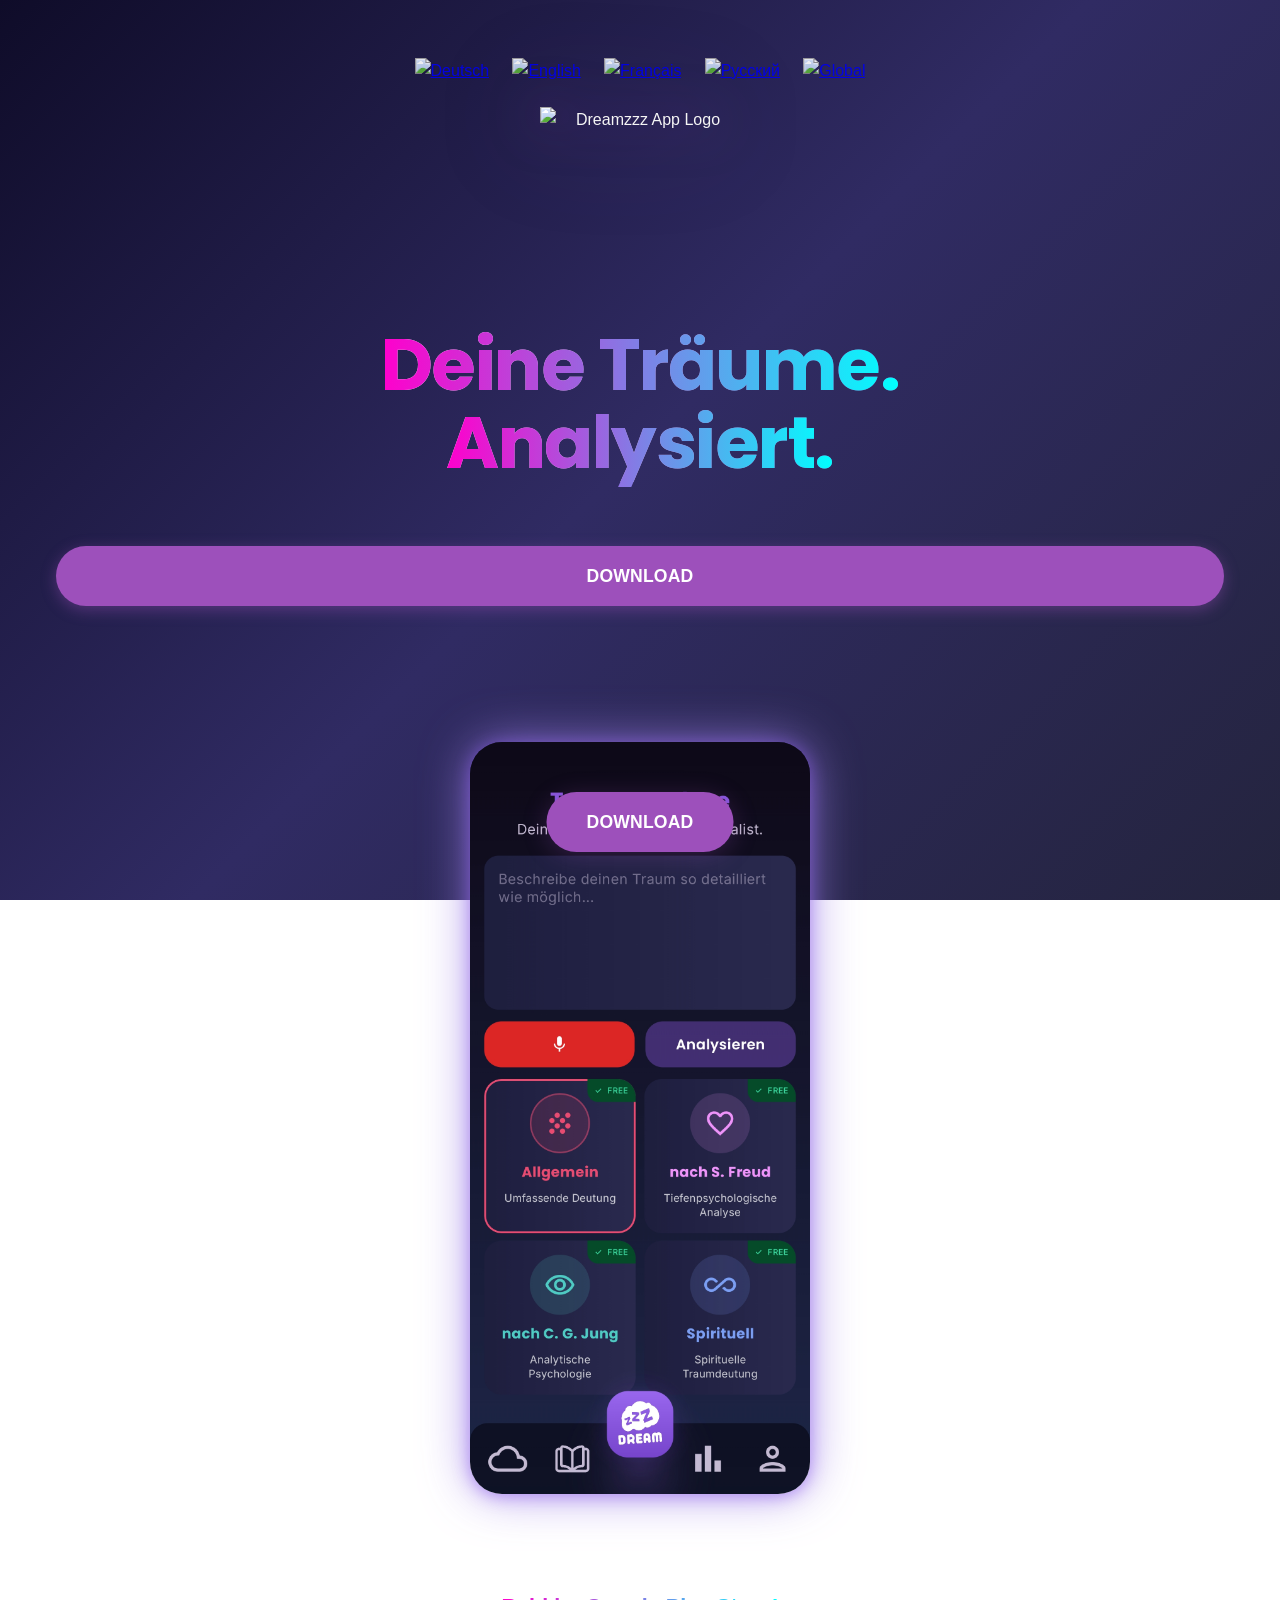
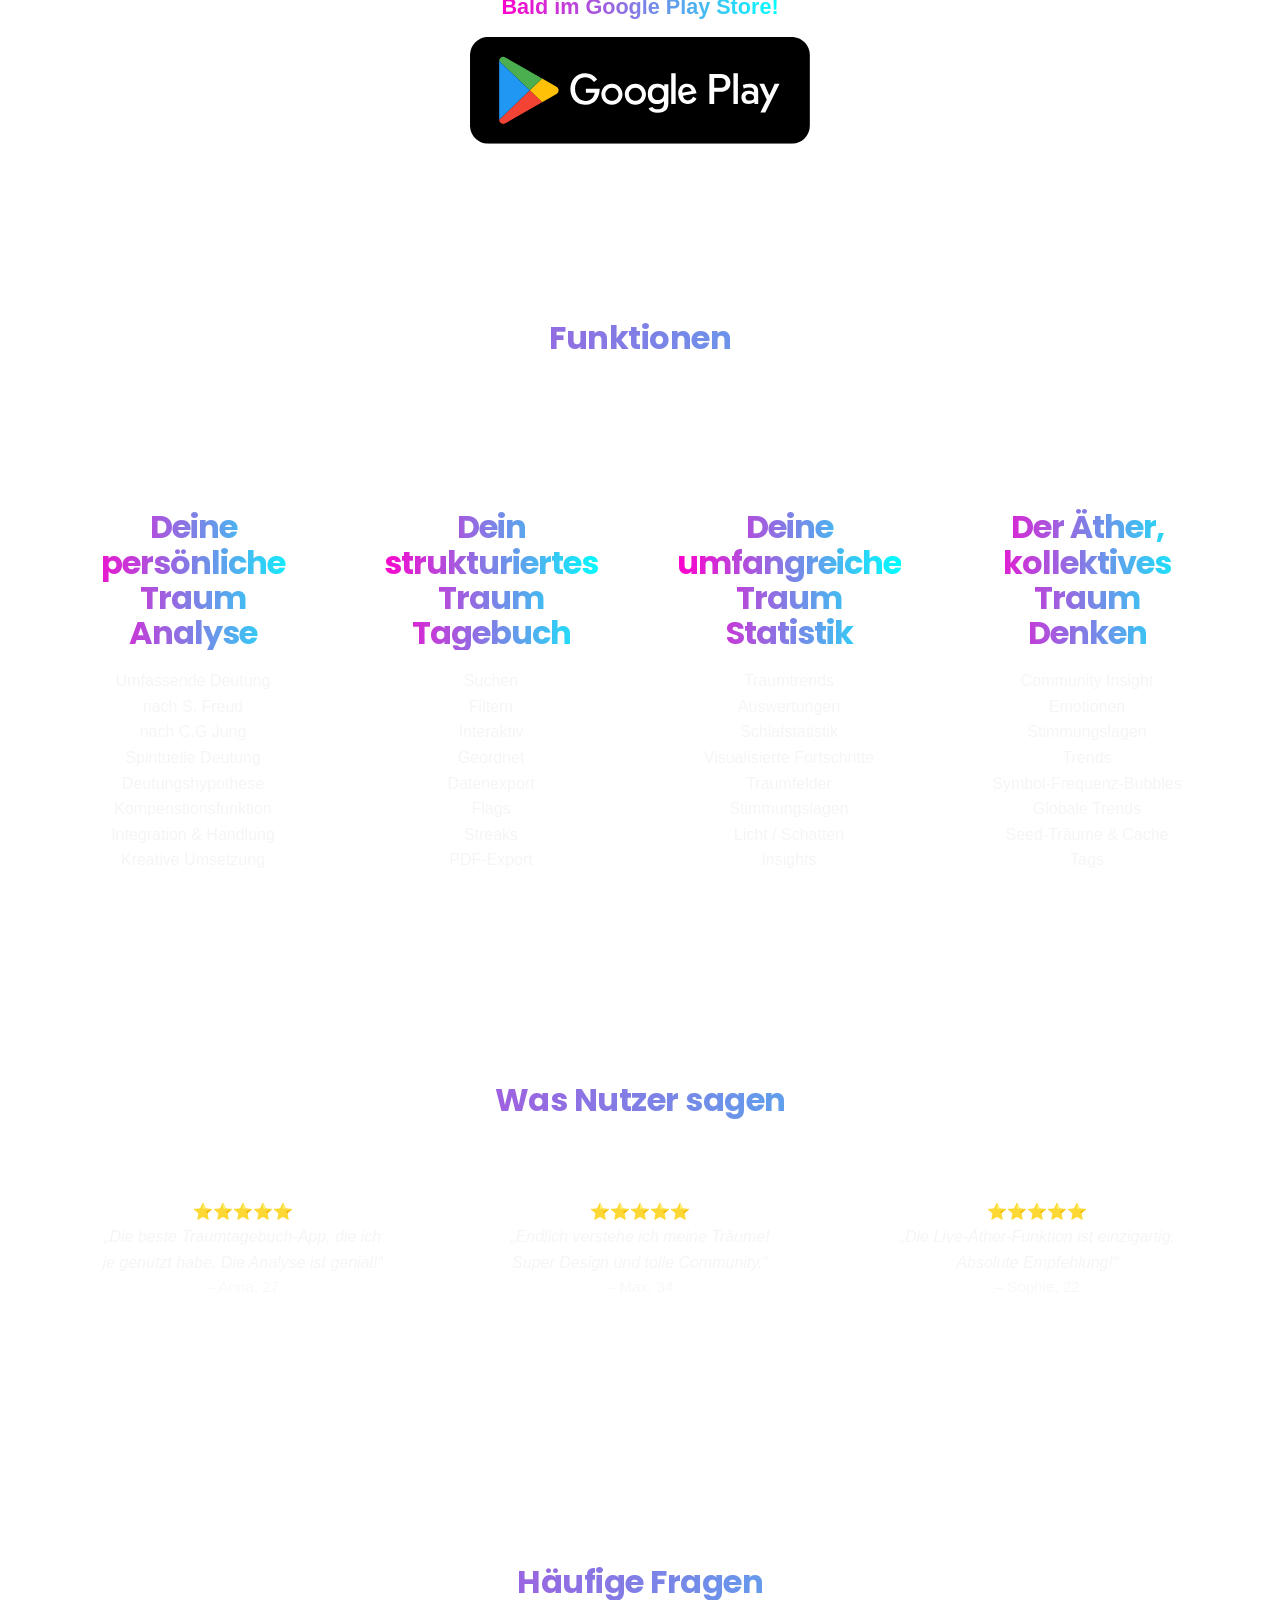
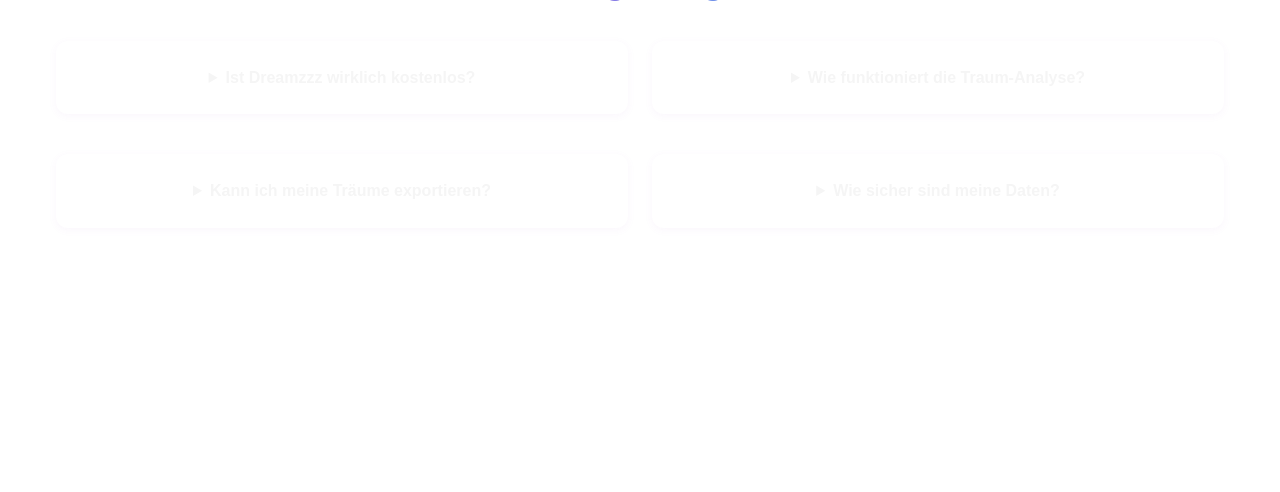
==== index.de.html @ 7da9229d "Fix screenshot aspect ratio to 2.211:1 in all languages and CSS" ====
<!DOCTYPE html>
<html lang="de">
<head>
    <meta charset="UTF-8">
    <meta name="viewport" content="width=device-width, initial-scale=1.0">
    <title>Dreamzzz – Entschlüssele deine Träume</title>
    <meta name="description" content="Das schönste Android-Traumtagebuch der Welt. Jetzt kostenlos downloaden! KI-Analyse, Community, Datenschutz.">
    <meta name="keywords" content="Traumtagebuch, Traumdeutung, Android, App, KI, Analyse, Schlaf, Träume, Community">
    <meta name="author" content="Dreamzzz Team">
    <link rel="stylesheet" href="assets/dreamzzz-landing.css">
    <!-- Open Graph & Twitter Card Meta-Tags -->
    <meta property="og:title" content="Dreamzzz – Entschlüssele deine Träume">
    <meta property="og:description" content="Das schönste Android-Traumtagebuch der Welt. Jetzt kostenlos downloaden!">
    <meta property="og:image" content="assets/og-image.png">
    <meta property="og:type" content="website">
    <meta property="og:url" content="https://dreamzzz.app/">
    <meta name="twitter:card" content="summary_large_image">
    <meta name="twitter:title" content="Dreamzzz – Entschlüssele deine Träume">
    <meta name="twitter:description" content="Das schönste Android-Traumtagebuch der Welt. Jetzt kostenlos downloaden!">
    <meta name="twitter:image" content="assets/og-image.png">
    <link rel="icon" href="assets/favicon.ico">
    <link rel="apple-touch-icon" href="assets/apple-touch-icon.png">
    <link rel="manifest" href="assets/site.webmanifest">
</head>
<body>
    <a href="#main" class="skip-link" style="position:absolute;left:-9999px;top:auto;width:1px;height:1px;overflow:hidden;z-index:1000;background:#fff;color:#000;padding:8px 16px;border-radius:8px;">Zum Inhalt springen</a>
    <header role="banner">
        <div class="grid">
            <div class="lang-bar grid-col-12" aria-label="Sprachauswahl">
                <a href="index.de.html"><img src="assets/german.png" alt="Deutsch" title="Deutsch" loading="lazy"></a>
                <a href="index.html"><img src="assets/united-kingdom.png" alt="English" title="English" loading="lazy"></a>
                <a href="index.fr.html"><img src="assets/france.png" alt="Français" title="Français" loading="lazy"></a>
                <a href="index.ru.html"><img src="assets/russia.png" alt="Русский" title="Русский" loading="lazy"></a>
                <a href="index.es.html"><img src="assets/world.png" alt="Global" title="Global" loading="lazy"></a>
            </div>
            <div class="grid-col-12" style="text-align:center;">
                <img src="assets/dreamzzz-logo.png" alt="Dreamzzz App Logo" class="logo-img" width="200" height="200" loading="lazy">
                <h1><span class="gradient-text">Deine Träume.</span><br><span class="gradient-text">Analysiert.</span></h1>
                <a href="https://dreamzzz.app/download/Dreamzzz_v1.2.3_ProdRelease.apk" class="cta-button" aria-label="App jetzt kostenlos herunterladen" style="text-align:center;">DOWNLOAD</a>
            </div>
            <div class="mockup-container grid-col-12">
                <img src="assets/analysis_de.jpg" alt="Screenshot der Dreamzzz App Analyse (Deutsch)" class="mockup-img" width="340" height="752" loading="lazy">
            </div>
            <div class="grid-col-12" style="text-align:center; margin: 32px 0 24px 0;">
                <div style="font-size:1.35rem;font-weight:600;margin-bottom:12px;">
                    <span class="gradient-text">Bald im Google Play Store!</span>
                </div>
                <img src="assets/google.svg" alt="Google Play Store Logo" style="width:340px;max-width:100%;height:auto;display:inline-block;" loading="lazy">
            </div>
        </div>
    </header>
    <main id="main" role="main">
        <section id="features" aria-labelledby="features-heading">
            <div class="grid">
                <h2 id="features-heading" class="grid-col-12">Funktionen</h2>
                <div class="card grid-col-3">
                    <img src="assets/dreamzzz-logo.png" alt="Dreamzzz Logo" class="card-icon" width="128" height="128" loading="lazy">
                    <h3>Deine persönliche Traum Analyse</h3>
                    <div>Umfassende Deutung</div>
                    <div>nach S. Freud</div>
                    <div>nach C.G Jung</div>
                    <div>Spirituelle Deutung</div>
                    <div>Deutungshypothese</div>
                    <div>Kompenstionsfunktion</div>
                    <div>Integration & Handlung</div>
                    <div>Kreative Umsetzung</div>
                </div>
                <div class="card grid-col-3">
                    <img src="assets/book.png" alt="Buch Icon" class="card-icon" width="128" height="128" loading="lazy">
                    <h3>Dein strukturiertes Traum Tagebuch</h3>
                    <div>Suchen</div>
                    <div>Filtern</div>
                    <div>Interaktiv</div>
                    <div>Geordnet</div>
                    <div>Datenexport</div>
                    <div>Flags</div>
                    <div>Streaks</div>
                    <div>PDF-Export</div>
                </div>
                <div class="card grid-col-3">
                    <svg width="128" height="128" viewBox="0 0 64 64" fill="none" class="card-icon" aria-hidden="true">
                        <rect x="16" y="36" width="6" height="12" rx="2" fill="#9d50bb"/>
                        <rect x="28" y="28" width="6" height="20" rx="2" fill="#9d50bb"/>
                        <rect x="40" y="20" width="6" height="28" rx="2" fill="#9d50bb"/>
                    </svg>
                    <h3>Deine umfangreiche Traum Statistik</h3>
                    <div>Traumtrends</div>
                    <div>Auswertungen</div>
                    <div>Schlafstatistik</div>
                    <div>Visualisierte Fortschritte</div>
                    <div>Traumfelder</div>
                    <div>Stimmungslagen</div>
                    <div>Licht / Schatten</div>
                    <div>Insights</div>
                </div>
                <div class="card grid-col-3">
                    <img src="assets/cloud.png" alt="Cloud Icon" class="card-icon" width="128" height="128" loading="lazy">
                    <h3>Der Äther, kollektives Traum Denken</h3>
                    <div>Community Insight</div>
                    <div>Emotionen</div>
                    <div>Stimmungslagen</div>
                    <div>Trends</div>
                    <div>Symbol-Frequenz-Bubbles</div>
                    <div>Globale Trends</div>
                    <div>Seed-Träume & Cache</div>
                    <div>Tags</div>
                </div>
            </div>
        </section>
        <section id="social-proof" aria-labelledby="social-proof-heading">
            <div class="grid">
                <h2 id="social-proof-heading" class="grid-col-12">Was Nutzer sagen</h2>
                <div class="testimonial-card grid-col-4">
                    <div style="font-weight:bold;" aria-label="5 Sterne Bewertung">⭐️⭐️⭐️⭐️⭐️</div>
                    <p>„Die beste Traumtagebuch-App, die ich je genutzt habe. Die Analyse ist genial!“</p>
                    <div style="font-size:0.95rem;opacity:0.7;">– Anna, 27</div>
                </div>
                <div class="testimonial-card grid-col-4">
                    <div style="font-weight:bold;" aria-label="5 Sterne Bewertung">⭐️⭐️⭐️⭐️⭐️</div>
                    <p>„Endlich verstehe ich meine Träume! Super Design und tolle Community.“</p>
                    <div style="font-size:0.95rem;opacity:0.7;">– Max, 34</div>
                </div>
                <div class="testimonial-card grid-col-4">
                    <div style="font-weight:bold;" aria-label="5 Sterne Bewertung">⭐️⭐️⭐️⭐️⭐️</div>
                    <p>„Die Live-Äther-Funktion ist einzigartig. Absolute Empfehlung!“</p>
                    <div style="font-size:0.95rem;opacity:0.7;">– Sophie, 22</div>
                </div>
                <div class="press-logos grid-col-12" style="margin-top:2rem;text-align:center;">
                    
                </div>
            </div>
        </section>
        <section id="faq" aria-labelledby="faq-heading">
            <div class="grid">
                <h2 id="faq-heading" class="grid-col-12">Häufige Fragen</h2>
                <details class="grid-col-6"><summary>Ist Dreamzzz wirklich kostenlos?</summary><div>Ja, die App ist 100% kostenlos und enthält keine Werbung.</div></details>
                <details class="grid-col-6"><summary>Wie funktioniert die Traum-Analyse?</summary><div>Du schreibst deinen Traum auf, wählst eine Analyse-Variante und erhältst sofort eine KI-gestützte Auswertung.</div></details>
                <details class="grid-col-6"><summary>Kann ich meine Träume exportieren?</summary><div>Ja, du kannst dein Traumtagebuch als PDF exportieren – inklusive Analyse.</div></details>
                <details class="grid-col-6"><summary>Wie sicher sind meine Daten?</summary><div>Deine Daten bleiben auf deinem Gerät. Es gibt keine Cloud-Pflicht.</div></details>
            </div>
        </section>
        
    </main>
    <footer role="contentinfo">
        
    </footer>
    <a href="https://dreamzzz.app/download/Dreamzzz_v1.2.3_ProdRelease.apk" class="sticky-download-btn" aria-label="App herunterladen" style="text-align:center;">DOWNLOAD</a>
</body>
</html>
---- assets/dreamzzz-landing.css ----
/* Dreamzzz Landing Page External Styles */

:root {
    --bg-dark: #0f0c29;
    --gradient: linear-gradient(135deg, #0f0c29, #302b63, #24243e);
    --accent-purple: #9d50bb;
    --accent-pink: #6e48aa;
    --text-light: #f5f5f5;
    --glass: rgba(255, 255, 255, 0.1);
    --space-xxs: 4px;
    --space-xs: 8px;
    --space-s: 16px;
    --space-m: 24px;
    --space-l: 40px;
    --space-xl: 64px;
    --container-max: 1200px;
}

@font-face {
    font-family: 'Poppins';
    src: url('poppins_bold.ttf') format('truetype');
    font-weight: 700;
    font-style: normal;
    font-display: swap;
}

* {
    margin: 0;
    padding: 0;
    box-sizing: border-box;
}

body {
    font-family: 'Inter', sans-serif;
    background: var(--gradient);
    background-attachment: fixed;
    color: var(--text-light);
    line-height: 1.6;
    overflow-x: hidden;
}

.container {
    width: 100%;
    max-width: var(--container-max);
    margin: 0 auto;
    padding: 0 8px;
    display: flex;
    flex-wrap: wrap;
    gap: 16px;
    box-sizing: border-box;
}

@media (min-width: 700px) {
    .container {
        padding: 0 24px;
        gap: 24px;
    }
}

nav {
    grid-column: span 12;
    padding: 20px 0;
    display: flex;
    justify-content: space-between;
    align-items: center;
}

.logo {
    font-size: 1.5rem;
    font-weight: 700;
    letter-spacing: 2px;
    text-transform: uppercase;
}

header {
    grid-column: span 12;
    padding: 100px 0;
    text-align: center;
    display: flex;
    flex-direction: column;
    align-items: center;
}

h1, h2, h3 {
    font-family: 'Poppins', 'Inter', Arial, sans-serif;
    font-weight: 700;
    letter-spacing: -0.5px;
    text-align: center;
    background: linear-gradient(90deg,#ff00cc,#00ffff);
    -webkit-background-clip: text;
    -webkit-text-fill-color: transparent;
}
h1 {
    font-size: 72px;
    line-height: 1.08;
    margin-bottom: 64px;
    background: linear-gradient(90deg, #fff 30%, #9d50bb 70%);
    -webkit-background-clip: text;
    -webkit-text-fill-color: transparent;
    font-weight: 900;
    letter-spacing: -1.5px;
}

@media (max-width: 900px) {
    h1 { font-size: 64px; margin-bottom: 64px; }
}

@media (max-width: 600px) {
    h1 { font-size: 64px; margin-bottom: 64px; }
}

.hero-p {
    font-size: 1.2rem;
    max-width: 600px;
    margin-bottom: 30px;
    opacity: 0.9;
}

.cta-button {
    background: var(--accent-purple);
    color: white;
    padding: 15px 40px;
    border-radius: 50px;
    text-decoration: none;
    font-weight: bold;
    transition: transform 0.3s ease, box-shadow 0.3s ease;
    box-shadow: 0 4px 15px rgba(157, 80, 187, 0.4);
    text-align: center;
    display: flex;
    justify-content: center;
    align-items: center;
}

.cta-button:hover {
    transform: translateY(-3px);
    box-shadow: 0 6px 20px rgba(157, 80, 187, 0.6);
}

#features {
    grid-column: span 12;
    display: grid;
    grid-template-columns: repeat(auto-fit, minmax(300px, 1fr));
    gap: 30px;
    margin-top: 50px;
}

.card {
    flex: 1 1 320px;
    min-width: 260px;
    max-width: 400px;
    margin: 0 auto 24px auto;
    background: var(--glass);
    backdrop-filter: blur(10px);
    -webkit-backdrop-filter: blur(10px);
    padding: 32px 20px;
    border-radius: 20px;
    border: 1px solid rgba(255,255,255,0.1);
    transition: 0.3s;
    text-align: center;
    box-sizing: border-box;
}

.card:hover {
    border-color: var(--accent-purple);
}

.card h3 {
    font-family: 'Poppins', 'Inter', Arial, sans-serif;
    font-weight: 900;
    font-size: 32px;
    line-height: 1.1;
    text-align: center;
    background: linear-gradient(90deg,#ff00cc,#00ffff);
    -webkit-background-clip: text;
    -webkit-text-fill-color: transparent;
    letter-spacing: -1px;
    margin-bottom: 18px;
}

.mockup-container {
    grid-column: span 12;
    display: flex;
    justify-content: center;
    margin-top: 80px;
    margin-bottom: var(--space-l);
}

.mockup {
    width: 100%;
    max-width: 800px;
    height: 400px;
    background: var(--glass);
    border-radius: 30px;
    display: flex;
    align-items: center;
    justify-content: center;
    border: 1px solid rgba(255, 255, 255, 0.2);
    font-style: italic;
}

footer {
    grid-column: span 12;
    padding: 50px 0;
    text-align: center;
    font-size: 0.9rem;
    opacity: 0.6;
}

.lang-bar {
    width: 100%;
    display: flex;
    justify-content: center;
    align-items: center;
    gap: 1.2rem;
    padding: 1.1rem 0 0.5rem 0;
    background: transparent;
    grid-column: span 12;
}

.lang-bar img {
    width: 32px;
    height: 32px;
    object-fit: contain;
    opacity: 0.92;
    margin: 0 2px;
    filter: none !important;
}

.logo-img {
    display: block;
    margin: -0.5rem auto 1.2rem auto;
    width: 200px;
    max-width: 70vw;
    height: auto;
    filter: drop-shadow(0 0 24px #9d50bb88) drop-shadow(0 0 48px #6e48aa88);
}

.mockup-img {
    width: 100%;
    max-width: 340px;
    aspect-ratio: 340 / 752;
    border-radius: 2.5vw;
    box-shadow: 0 0 48px 0 #A084E8CC, 0 2px 16px #7C3AED88;
    display: block;
    margin: 0 auto;
}

.card-icon {
    width: 128px;
    max-width: 180px;
    display: block;
    margin: 0 auto;
    filter: drop-shadow(0 0 16px #9d50bb88);
    margin-bottom: 1.1rem;
}

.card ul {
    text-align: left;
    display: inline-block;
}

.gradient-text {
    background: linear-gradient(90deg,#ff00cc,#00ffff);
    -webkit-background-clip: text;
    -webkit-text-fill-color: transparent;
}

footer a {
    color: #ff00cc;
}
footer a.download-link {
    color: #00ffff;
    font-weight: bold;
}

footer .download-link {
    margin-left: 0.5em;
}

/* Sticky Download Button */
.sticky-download-btn {
    position: fixed;
    left: 50%;
    bottom: 24px;
    transform: translateX(-50%);
    z-index: 1000;
    background: var(--accent-purple);
    color: #fff;
    font-size: 1.2rem;
    font-weight: bold;
    padding: 1em 2.5em;
    border-radius: 50px;
    box-shadow: 0 4px 24px rgba(157,80,187,0.25);
    text-decoration: none;
    transition: background 0.2s, box-shadow 0.2s, transform 0.2s;
    text-align: center;
    display: flex;
    justify-content: center;
    align-items: center;
    gap: 0;
}
.sticky-download-btn:hover {
    background: var(--accent-pink);
    box-shadow: 0 8px 32px rgba(157,80,187,0.35);
    transform: translateX(-50%) scale(1.04);
}
@media (min-width: 900px) {
    .sticky-download-btn {
        bottom: 40px;
        font-size: 1.3rem;
        padding: 1.1em 3em;
    }
}
@media (max-width: 600px) {
    .sticky-download-btn {
        width: 90vw;
        max-width: 420px;
        font-size: 1.05rem;
        padding: 1em 0;
    }
}

@media (max-width: 768px) {
    header { padding: 60px 0; }
    .container { gap: 10px; }
    .mockup-container { margin-top: 40px; }
    .card { padding: 20px; }
}

/* Mobile-first Optimierung und Feinschliff */
#features .container,
#social-proof .container {
    flex-wrap: wrap;
    justify-content: center;
    gap: 24px;
}

.testimonials {
    flex-wrap: wrap;
    justify-content: center;
    gap: 16px;
}

.testimonial-card {
    flex: 1 1 240px;
    min-width: 200px;
    max-width: 340px;
    margin: 0 auto 16px auto;
    background: var(--glass);
    border-radius: 1rem;
    padding: 1.5rem;
    box-sizing: border-box;
}

.press-logos img {
    height: 32px !important;
    width: auto;
    margin: 0 0.7rem 0.7rem 0;
    opacity: 0.7;
    filter: grayscale(1) brightness(1.2);
}

.download-count {
    font-size: 1rem;
    margin-top: 1rem;
    opacity: 0.85;
}

#faq details {
    background: var(--glass);
    border-radius: 12px;
    margin-bottom: 1rem;
    padding: 1rem 1.2rem;
    font-size: 1rem;
    box-shadow: 0 2px 8px rgba(157,80,187,0.05);
}
#faq summary {
    font-weight: bold;
    cursor: pointer;
    outline: none;
}

#cta .container {
    flex-direction: column;
    align-items: center;
}
#cta form {
    width: 100%;
    max-width: 340px;
    margin: 0 auto;
}
#cta input[type="email"] {
    width: 100%;
    margin-bottom: 0.5em;
    border: 1px solid #ccc;
    font-size: 1rem;
}
#cta button {
    width: 100%;
}

footer .container {
    flex-direction: column;
    align-items: center;
    gap: 0.7rem;
}

/* Skip-Link sichtbar beim Fokus */
.skip-link:focus {
    position: absolute;
    left: 16px;
    top: 16px;
    width: auto;
    height: auto;
    background: #fff;
    color: #000;
    z-index: 2000;
    font-size: 1.1rem;
    outline: 2px solid var(--accent-purple);
    box-shadow: 0 2px 8px #9d50bb44;
}

/* Fokus-Indikatoren für Buttons und Links */
a:focus, button:focus, .cta-button:focus, .sticky-download-btn:focus {
    outline: 3px solid var(--accent-pink);
    outline-offset: 2px;
    box-shadow: 0 0 0 4px #9d50bb33;
}

/* Bessere Kontraste für Accessibility */
.cta-button, .sticky-download-btn {
    color: #fff;
    background: var(--accent-purple);
    border: none;
}
.cta-button:hover, .sticky-download-btn:hover {
    background: var(--accent-pink);
}

/* Details/summary für FAQ besser sichtbar */
#faq details[open] summary {
    color: var(--accent-purple);
}
#faq summary:focus {
    outline: 2px solid var(--accent-pink);
    background: #fff2;
}

/* Spacing-Variablen */
:root {
    --space-xxs: 4px;
    --space-xs: 8px;
    --space-s: 16px;
    --space-m: 24px;
    --space-l: 40px;
    --space-xl: 64px;
    --container-max: 1200px;
}

/* Responsive 12-Spalten-Grid */
.grid {
    display: grid;
    grid-template-columns: repeat(12, 1fr);
    gap: var(--space-m);
    max-width: var(--container-max);
    margin: 0 auto;
    padding: 0 var(--space-s);
    width: 100%;
    box-sizing: border-box;
}

.grid-col-12 { grid-column: span 12; }
.grid-col-6 { grid-column: span 6; }
.grid-col-4 { grid-column: span 4; }
.grid-col-3 { grid-column: span 3; }
.grid-col-2 { grid-column: span 2; }

@media (max-width: 900px) {
    .grid { grid-template-columns: repeat(6, 1fr); }
    .grid-col-12 { grid-column: span 6; }
    .grid-col-6 { grid-column: span 6; }
    .grid-col-4 { grid-column: span 3; }
    .grid-col-3 { grid-column: span 2; }
    .grid-col-2 { grid-column: span 1; }
}
@media (max-width: 600px) {
    .grid { grid-template-columns: repeat(2, 1fr); gap: var(--space-s); }
    .grid-col-12, .grid-col-6, .grid-col-4, .grid-col-3, .grid-col-2 { grid-column: span 2; }
}

/* Normierte Abstände für Sections */
section, header, footer {
    margin-bottom: var(--space-xl);
    padding-top: var(--space-l);
    padding-bottom: var(--space-l);
}

@media (max-width: 600px) {
    section, header, footer {
        margin-bottom: var(--space-l);
        padding-top: var(--space-m);
        padding-bottom: var(--space-m);
    }
}

/* Cards und Testimonials mit normiertem Spacing */
.card, .testimonial-card {
    margin-bottom: var(--space-m);
    padding: var(--space-l) var(--space-m);
    border-radius: 20px;
    box-sizing: border-box;
}
@media (max-width: 600px) {
    .card, .testimonial-card {
        padding: var(--space-m) var(--space-s);
    }
}

.mockup-container {
    margin-top: var(--space-l);
    margin-bottom: var(--space-l);
}

.key-benefits {
    gap: var(--space-m);
    margin-top: var(--space-m);
    margin-bottom: var(--space-m);
}

footer .container, .footer-links {
    gap: var(--space-xs);
    margin-top: var(--space-s);
}

/* Buttons und Inputs */
.cta-button, .sticky-download-btn, button {
    padding: var(--space-s) var(--space-l);
    font-size: 1.1rem;
    border-radius: 50px;
    margin: var(--space-xs) 0;
}

input[type="email"] {
    padding: var(--space-xs) var(--space-s);
    border-radius: 2em;
    margin-bottom: var(--space-xs);
    font-size: 1rem;
}

/* FAQ Details */
#faq details {
    margin-bottom: var(--space-s);
    padding: var(--space-s) var(--space-m);
}
#faq summary {
    padding: var(--space-xs) 0;
}

/* Einheitliche Icon-Größen und Positionen */
.card-icon,
.key-benefits img,
.key-benefits svg {
    width: 72px !important;
    height: 72px !important;
    max-width: 72px !important;
    max-height: 72px !important;
    display: block;
    margin: 0 auto;
    filter: drop-shadow(0 0 12px #9d50bb55);
}

.press-logos img {
    height: 32px !important;
    width: auto;
    margin: 0 0.7rem 0.7rem 0;
    opacity: 0.7;
    filter: grayscale(1) brightness(1.2);
}

/* Einheitliche SVG-Icon-Farbe */
.card-icon svg rect,
.key-benefits svg rect {
    fill: #fff !important;
}

/* Alle Icons weiß einfärben */
.card-icon,
.key-benefits img,
.key-benefits svg,
.press-logos img {
    filter: brightness(0) invert(1) drop-shadow(0 0 12px #fff8);
}

/* Einheitliche Schriftgrößen und Formatierungen */
html {
    font-size: 16px;
}
h2 {
    font-size: 2rem;
    line-height: 1.15;
    margin-bottom: var(--space-s);
}
h3 {
    font-size: 1.25rem;
    line-height: 1.2;
    margin-bottom: var(--space-xs);
}
p, ul, li, .download-count, .testimonial-card, .card, .footer, form, input, button, label, details, summary {
    text-align: center !important;
}
.hero-p {
    font-size: 1.1rem;
    margin-bottom: var(--space-m);
}
.cta-button, .sticky-download-btn, button {
    font-size: 1.1rem;
    font-weight: 700;
    letter-spacing: 0.01em;
}
.testimonial-card p {
    font-size: 1rem;
    font-style: italic;
}
footer, .footer {
    font-size: 0.98rem;
    opacity: 0.7;
}
@media (max-width: 600px) {
    h2 { font-size: 1.3rem; }
    h3 { font-size: 1.05rem; }
    p, ul, li, .download-count, .testimonial-card, .card, .footer { font-size: 0.97rem; }
}

header .cta-button {
    margin-bottom: 72px !important;
}

@media (max-width: 900px) {
    header .cta-button { margin-bottom: 72px !important; }
}
@media (max-width: 600px) {
    header .cta-button { margin-bottom: 72px !important; }
}
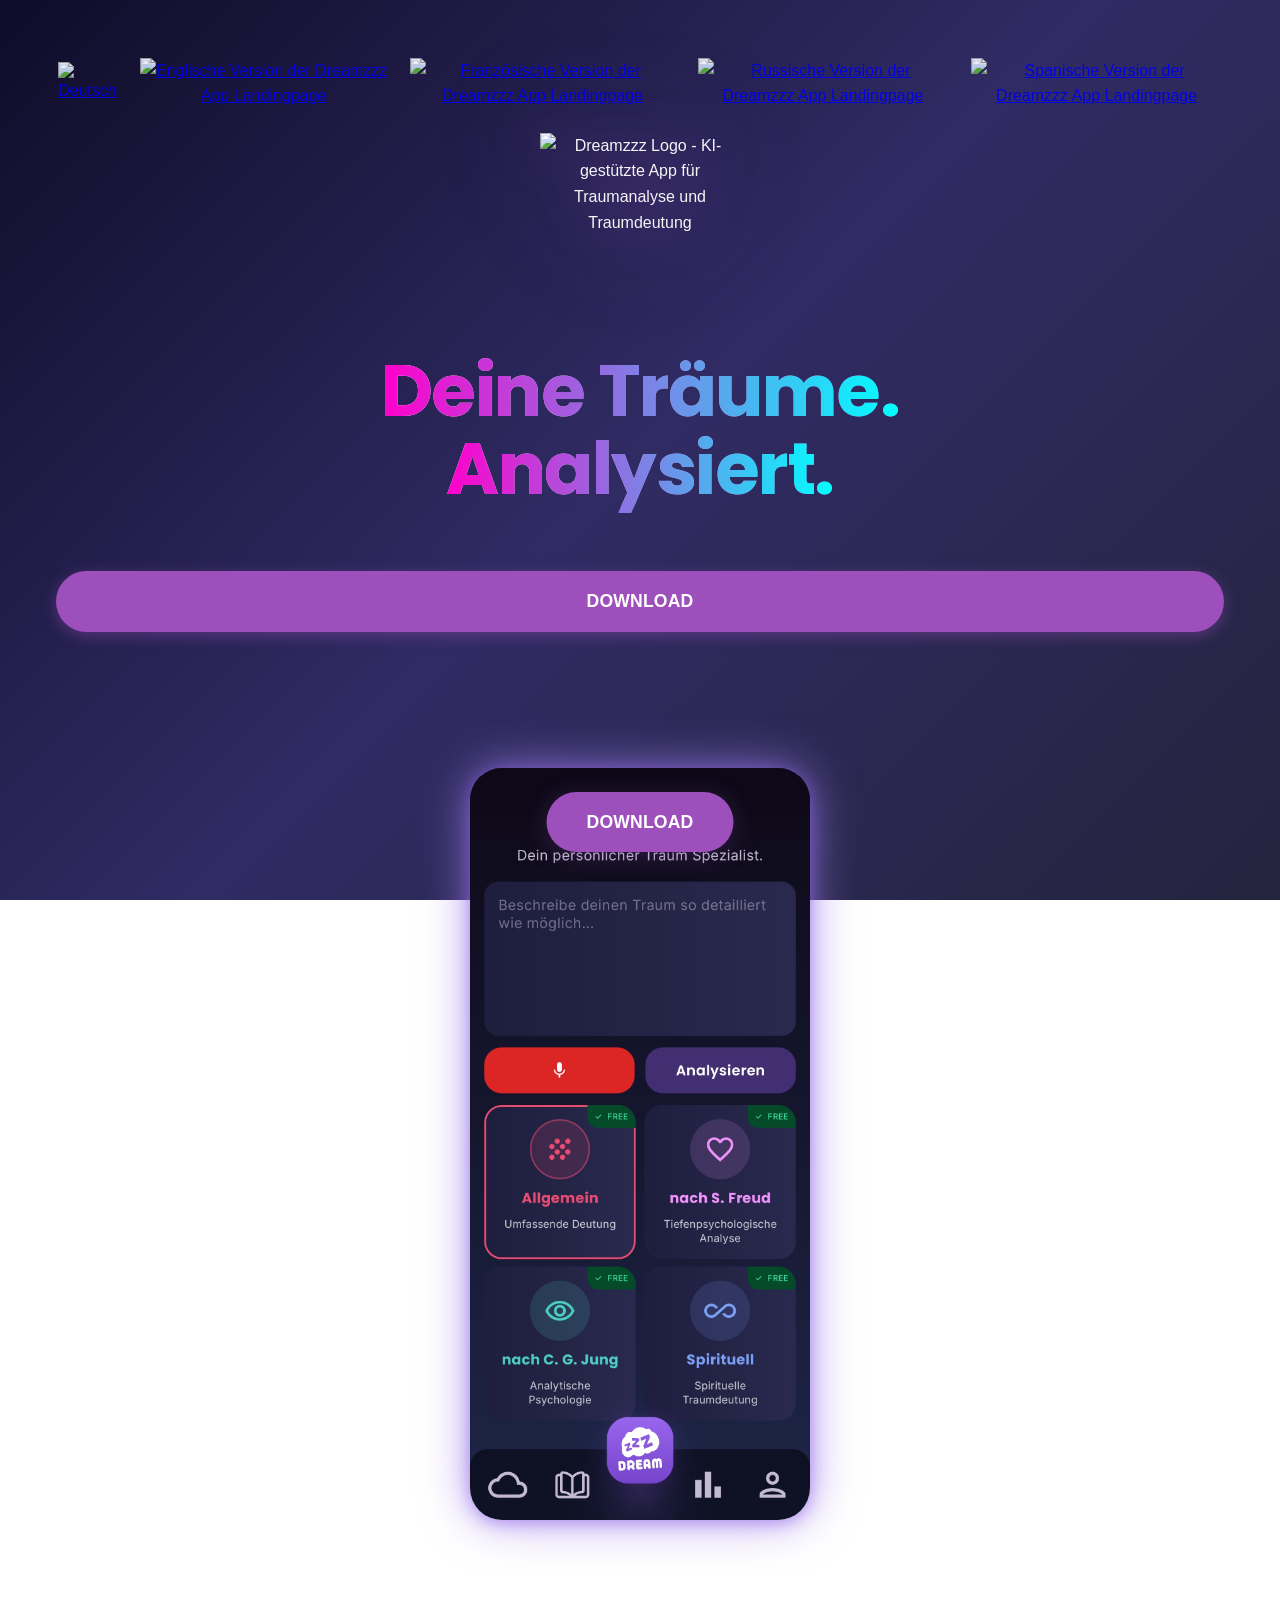
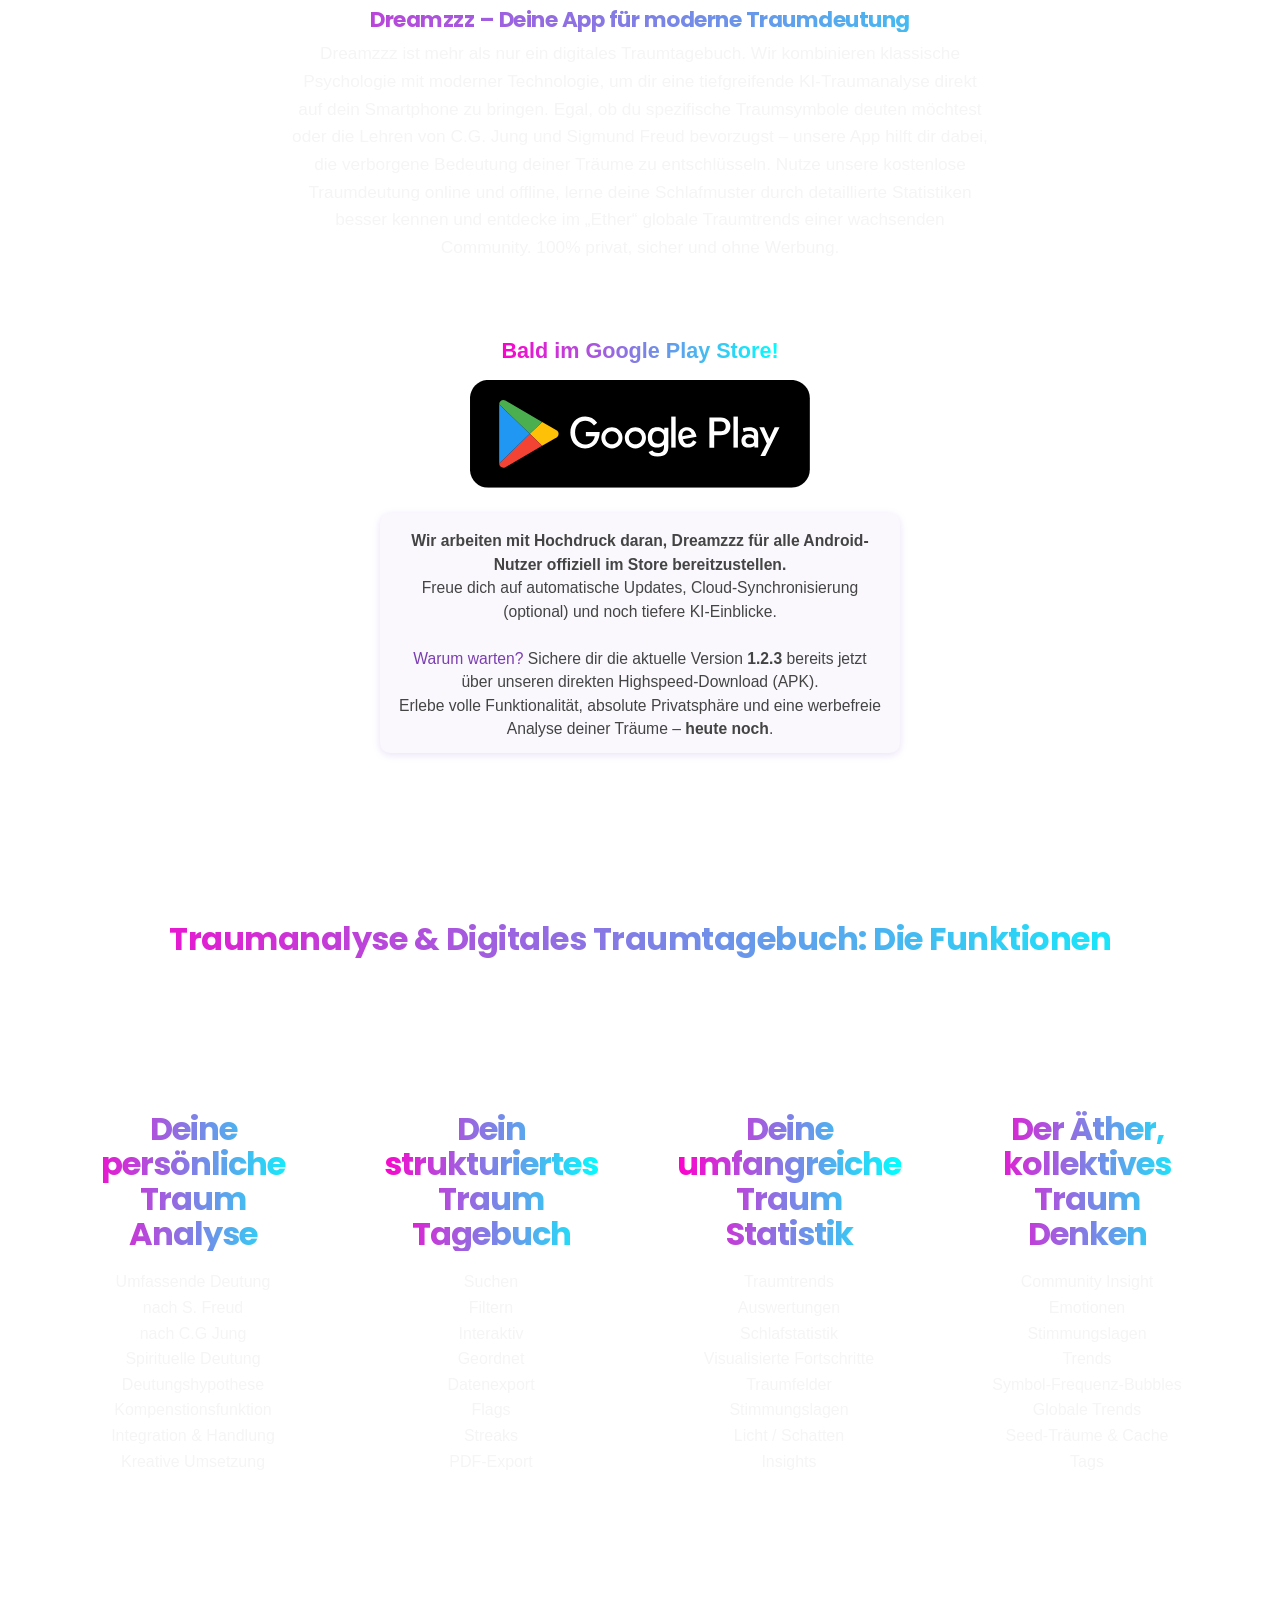
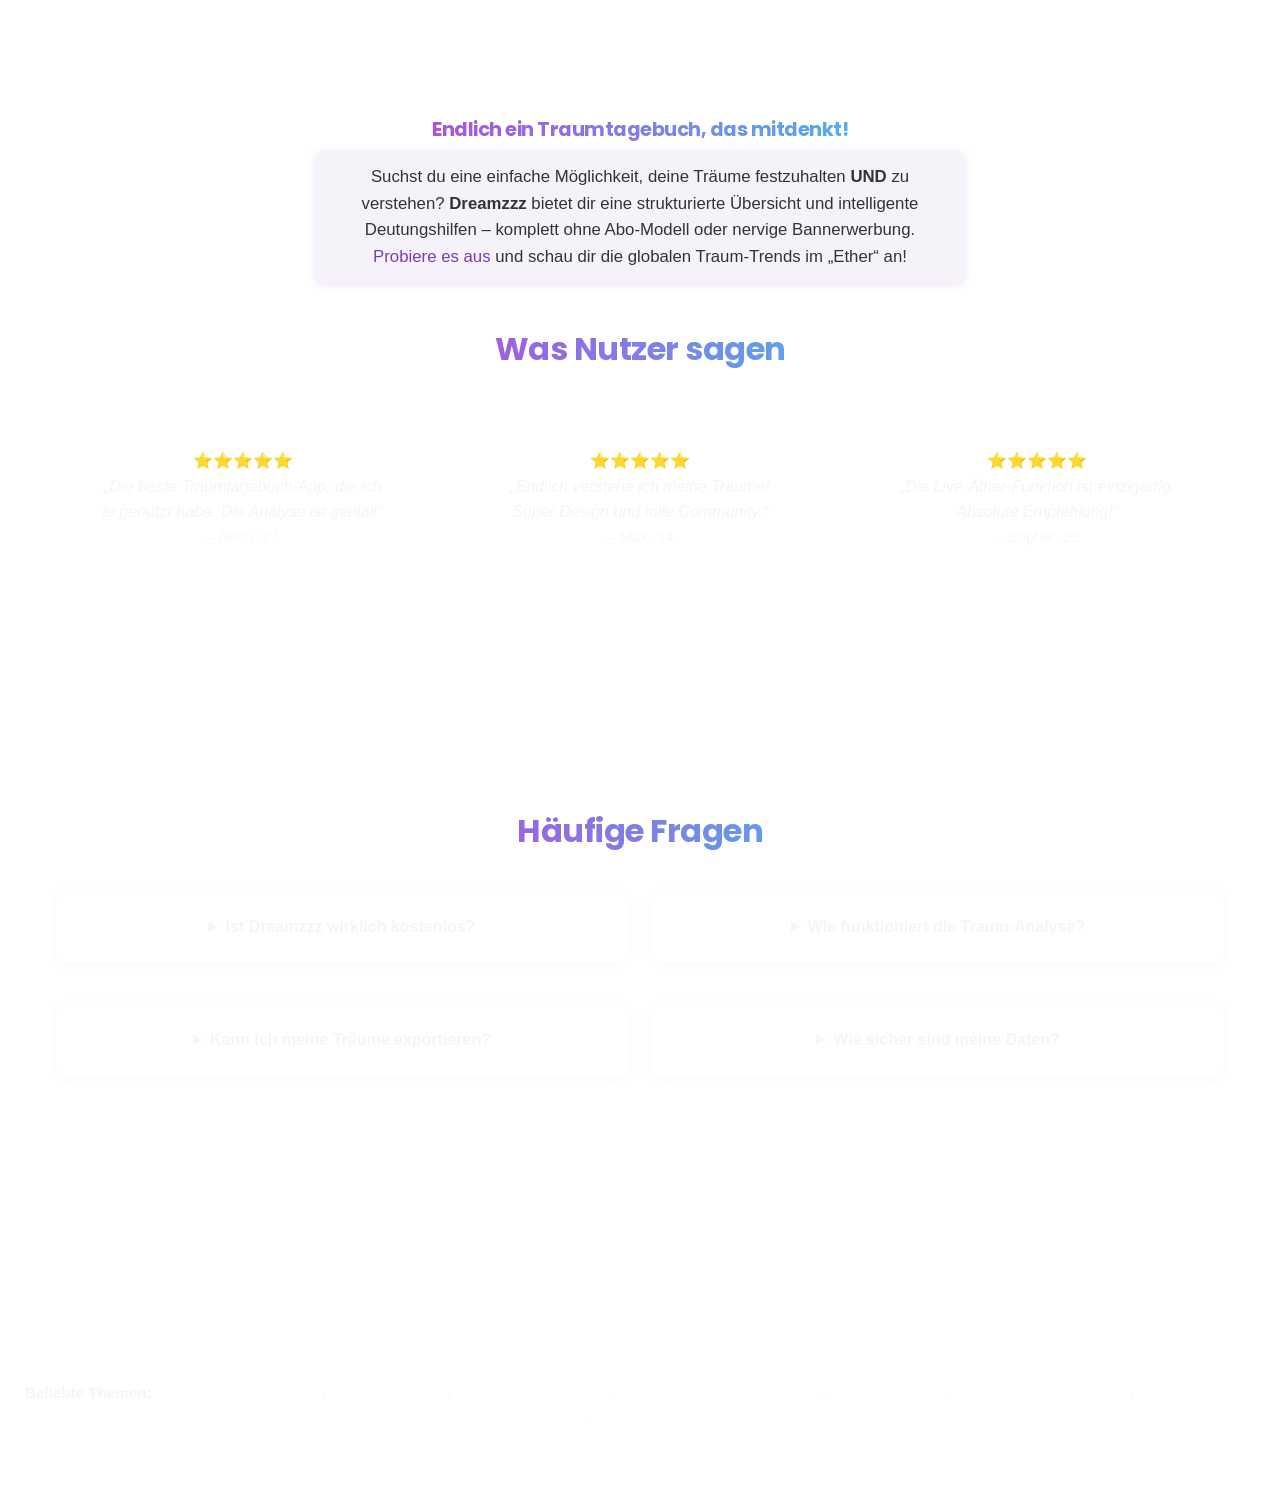
==== commit 676ee2d2: "SEO- und Content-Update für alle Sprachversionen, Footer-Links weiß, Social-Proof, Info-Box, robots." ====
--- a/index.de.html
+++ b/index.de.html
@@ -3,8 +3,8 @@
 <head>
     <meta charset="UTF-8">
     <meta name="viewport" content="width=device-width, initial-scale=1.0">
-    <title>Dreamzzz – Entschlüssele deine Träume</title>
-    <meta name="description" content="Das schönste Android-Traumtagebuch der Welt. Jetzt kostenlos downloaden! KI-Analyse, Community, Datenschutz.">
+    <title>Dreamzzz | Kostenlose KI Traumanalyse & Traumtagebuch App</title>
+    <meta name="description" content="Verstehe deine Träume mit KI-Analysen nach Freud & Jung. 100% kostenlos, sicher und ohne Werbung. Jetzt Dreamzzz Traumtagebuch herunterladen!">
     <meta name="keywords" content="Traumtagebuch, Traumdeutung, Android, App, KI, Analyse, Schlaf, Träume, Community">
     <meta name="author" content="Dreamzzz Team">
     <link rel="stylesheet" href="assets/dreamzzz-landing.css">
@@ -18,9 +18,46 @@
     <meta name="twitter:title" content="Dreamzzz – Entschlüssele deine Träume">
     <meta name="twitter:description" content="Das schönste Android-Traumtagebuch der Welt. Jetzt kostenlos downloaden!">
     <meta name="twitter:image" content="assets/og-image.png">
-    <link rel="icon" href="assets/favicon.ico">
-    <link rel="apple-touch-icon" href="assets/apple-touch-icon.png">
+    <link rel="icon" type="image/png" href="assets/APP_ICON_NEW.png">
+    <link rel="apple-touch-icon" href="assets/APP_ICON_NEW.png">
     <link rel="manifest" href="assets/site.webmanifest">
+    <!-- Hreflang-Tags für internationale SEO -->
+    <link rel="alternate" hreflang="de" href="https://omcstolz-svg.github.io/dreamzzz-landing/index.de.html" />
+    <link rel="alternate" hreflang="en" href="https://omcstolz-svg.github.io/dreamzzz-landing/index.html" />
+    <link rel="alternate" hreflang="fr" href="https://omcstolz-svg.github.io/dreamzzz-landing/index.fr.html" />
+    <link rel="alternate" hreflang="ru" href="https://omcstolz-svg.github.io/dreamzzz-landing/index.ru.html" />
+    <link rel="alternate" hreflang="es" href="https://omcstolz-svg.github.io/dreamzzz-landing/index.es.html" />
+    <link rel="alternate" hreflang="x-default" href="https://omcstolz-svg.github.io/dreamzzz-landing/index.html" />
+
+        <!-- FAQ-Schema für Google Rich Snippets -->
+        <script type="application/ld+json">
+        {
+            "@context": "https://schema.org",
+            "@type": "FAQPage",
+            "mainEntity": [{
+                "@type": "Question",
+                "name": "Ist Dreamzzz wirklich kostenlos?",
+                "acceptedAnswer": {
+                    "@type": "Answer",
+                    "text": "Ja, die App ist 100% kostenlos, enthält keine Werbung und bietet vollständige KI-gestützte Traumanalyse ohne versteckte Kosten."
+                }
+            }, {
+                "@type": "Question",
+                "name": "Wie sicher sind meine Traumdaten?",
+                "acceptedAnswer": {
+                    "@type": "Answer",
+                    "text": "Deine Privatsphäre steht an erster Stelle. Alle Traumdaten bleiben auf deinem Gerät; es gibt keinen Cloud-Zwang oder Daten-Tracking."
+                }
+            }, {
+                "@type": "Question",
+                "name": "Wie funktioniert die KI-Traumanalyse?",
+                "acceptedAnswer": {
+                    "@type": "Answer",
+                    "text": "Dreamzzz nutzt fortschrittliche KI-Modelle, um deine Träume nach psychologischen Methoden wie C.G. Jung und Sigmund Freud zu interpretieren."
+                }
+            }]
+        }
+        </script>
 </head>
 <body>
     <a href="#main" class="skip-link" style="position:absolute;left:-9999px;top:auto;width:1px;height:1px;overflow:hidden;z-index:1000;background:#fff;color:#000;padding:8px 16px;border-radius:8px;">Zum Inhalt springen</a>
@@ -28,33 +65,43 @@
         <div class="grid">
             <div class="lang-bar grid-col-12" aria-label="Sprachauswahl">
                 <a href="index.de.html"><img src="assets/german.png" alt="Deutsch" title="Deutsch" loading="lazy"></a>
-                <a href="index.html"><img src="assets/united-kingdom.png" alt="English" title="English" loading="lazy"></a>
-                <a href="index.fr.html"><img src="assets/france.png" alt="Français" title="Français" loading="lazy"></a>
-                <a href="index.ru.html"><img src="assets/russia.png" alt="Русский" title="Русский" loading="lazy"></a>
-                <a href="index.es.html"><img src="assets/world.png" alt="Global" title="Global" loading="lazy"></a>
+                <a href="index.html"><img src="assets/united-kingdom.png" alt="Englische Version der Dreamzzz App Landingpage" title="English" loading="lazy"></a>
+                <a href="index.fr.html"><img src="assets/france.png" alt="Französische Version der Dreamzzz App Landingpage" title="Français" loading="lazy"></a>
+                <a href="index.ru.html"><img src="assets/russia.png" alt="Russische Version der Dreamzzz App Landingpage" title="Русский" loading="lazy"></a>
+                <a href="index.es.html"><img src="assets/world.png" alt="Spanische Version der Dreamzzz App Landingpage" title="Global" loading="lazy"></a>
             </div>
             <div class="grid-col-12" style="text-align:center;">
-                <img src="assets/dreamzzz-logo.png" alt="Dreamzzz App Logo" class="logo-img" width="200" height="200" loading="lazy">
+                <img src="assets/dreamzzz-logo.png" alt="Dreamzzz Logo - KI-gestützte App für Traumanalyse und Traumdeutung" class="logo-img" width="200" height="200" loading="lazy">
                 <h1><span class="gradient-text">Deine Träume.</span><br><span class="gradient-text">Analysiert.</span></h1>
                 <a href="https://dreamzzz.app/download/Dreamzzz_v1.2.3_ProdRelease.apk" class="cta-button" aria-label="App jetzt kostenlos herunterladen" style="text-align:center;">DOWNLOAD</a>
             </div>
             <div class="mockup-container grid-col-12">
-                <img src="assets/analysis_de.jpg" alt="Screenshot der Dreamzzz App Analyse (Deutsch)" class="mockup-img" width="340" height="752" loading="lazy">
+                <img src="assets/analysis_de.jpg" alt="Smartphone-Screenshot der Dreamzzz App: Analyse eines Traums nach C.G. Jung mit KI-Interpretation" class="mockup-img" width="340" height="752" loading="lazy">
+            </div>
+            <div class="grid-col-12" style="margin: 24px 0 16px 0; text-align: center;">
+                <h2 style="font-size:1.35rem; font-weight:700; margin-bottom:8px;">Dreamzzz – Deine App für moderne Traumdeutung</h2>
+                <p style="font-size:1.08rem; max-width:700px; margin:0 auto;">Dreamzzz ist mehr als nur ein digitales Traumtagebuch. Wir kombinieren klassische Psychologie mit moderner Technologie, um dir eine tiefgreifende KI-Traumanalyse direkt auf dein Smartphone zu bringen. Egal, ob du spezifische Traumsymbole deuten möchtest oder die Lehren von C.G. Jung und Sigmund Freud bevorzugst – unsere App hilft dir dabei, die verborgene Bedeutung deiner Träume zu entschlüsseln. Nutze unsere kostenlose Traumdeutung online und offline, lerne deine Schlafmuster durch detaillierte Statistiken besser kennen und entdecke im „Ether“ globale Traumtrends einer wachsenden Community. 100% privat, sicher und ohne Werbung.</p>
             </div>
             <div class="grid-col-12" style="text-align:center; margin: 32px 0 24px 0;">
                 <div style="font-size:1.35rem;font-weight:600;margin-bottom:12px;">
                     <span class="gradient-text">Bald im Google Play Store!</span>
                 </div>
-                <img src="assets/google.svg" alt="Google Play Store Logo" style="width:340px;max-width:100%;height:auto;display:inline-block;" loading="lazy">
+                <img src="assets/google.svg" alt="Google Play Store Logo für Dreamzzz App" style="width:340px;max-width:100%;height:auto;display:inline-block;" loading="lazy">
+                <div style="font-size:0.98rem; color:#444; margin:18px auto 0 auto; max-width:520px; line-height:1.5; background:#faf8fd; border-radius:10px; padding:16px 18px 12px 18px; box-shadow:0 2px 8px 0 #eae2f7;">
+                    <strong>Wir arbeiten mit Hochdruck daran, Dreamzzz für alle Android-Nutzer offiziell im Store bereitzustellen.</strong><br>
+                    Freue dich auf automatische Updates, Cloud-Synchronisierung (optional) und noch tiefere KI-Einblicke.<br><br>
+                    <span style="color:#7a3eb1; font-weight:500;">Warum warten?</span> Sichere dir die aktuelle Version <b>1.2.3</b> bereits jetzt über unseren direkten Highspeed-Download (APK).<br>
+                    Erlebe volle Funktionalität, absolute Privatsphäre und eine werbefreie Analyse deiner Träume – <b>heute noch</b>.
+                </div>
             </div>
         </div>
     </header>
     <main id="main" role="main">
         <section id="features" aria-labelledby="features-heading">
             <div class="grid">
-                <h2 id="features-heading" class="grid-col-12">Funktionen</h2>
-                <div class="card grid-col-3">
-                    <img src="assets/dreamzzz-logo.png" alt="Dreamzzz Logo" class="card-icon" width="128" height="128" loading="lazy">
+                <h2 id="features-heading" class="grid-col-12">Traumanalyse & Digitales Traumtagebuch: Die Funktionen</h2>
+                <div class="card grid-col-3">
+                    <img src="assets/dreamzzz-logo.png" alt="Dreamzzz Logo - KI-gestützte App für Traumanalyse und Traumdeutung" class="card-icon" width="128" height="128" loading="lazy">
                     <h3>Deine persönliche Traum Analyse</h3>
                     <div>Umfassende Deutung</div>
                     <div>nach S. Freud</div>
@@ -66,7 +113,7 @@
                     <div>Kreative Umsetzung</div>
                 </div>
                 <div class="card grid-col-3">
-                    <img src="assets/book.png" alt="Buch Icon" class="card-icon" width="128" height="128" loading="lazy">
+                    <img src="assets/book.png" alt="Digitales Traumtagebuch mit Suchfunktion, Export und PDF-Erstellung für Traumprotokolle" class="card-icon" width="128" height="128" loading="lazy">
                     <h3>Dein strukturiertes Traum Tagebuch</h3>
                     <div>Suchen</div>
                     <div>Filtern</div>
@@ -78,7 +125,7 @@
                     <div>PDF-Export</div>
                 </div>
                 <div class="card grid-col-3">
-                    <svg width="128" height="128" viewBox="0 0 64 64" fill="none" class="card-icon" aria-hidden="true">
+                    <svg width="128" height="128" viewBox="0 0 64 64" fill="none" class="card-icon" aria-label="Statistiken zu Traumtrends, Stimmungen und Schlafphasen-Visualisierung in Dreamzzz">
                         <rect x="16" y="36" width="6" height="12" rx="2" fill="#9d50bb"/>
                         <rect x="28" y="28" width="6" height="20" rx="2" fill="#9d50bb"/>
                         <rect x="40" y="20" width="6" height="28" rx="2" fill="#9d50bb"/>
@@ -94,7 +141,7 @@
                     <div>Insights</div>
                 </div>
                 <div class="card grid-col-3">
-                    <img src="assets/cloud.png" alt="Cloud Icon" class="card-icon" width="128" height="128" loading="lazy">
+                    <img src="assets/cloud.png" alt="The Ether: Globale Traumtrends und kollektive Traumsymbole in Echtzeit visualisiert" class="card-icon" width="128" height="128" loading="lazy">
                     <h3>Der Äther, kollektives Traum Denken</h3>
                     <div>Community Insight</div>
                     <div>Emotionen</div>
@@ -109,6 +156,13 @@
         </section>
         <section id="social-proof" aria-labelledby="social-proof-heading">
             <div class="grid">
+                <div class="grid-col-12" style="margin: 36px 0 24px 0; text-align: center;">
+                    <h2 style="font-size:1.22rem; font-weight:700; margin-bottom:8px; color:#7a3eb1;">Endlich ein Traumtagebuch, das mitdenkt!</h2>
+                    <p style="font-size:1.05rem; max-width:650px; margin:0 auto; color:#333; line-height:1.6; background:#f6f2fa; border-radius:10px; padding:14px 18px 12px 18px; box-shadow:0 2px 8px 0 #ede2f7;">
+                        Suchst du eine einfache Möglichkeit, deine Träume festzuhalten <b>UND</b> zu verstehen? <b>Dreamzzz</b> bietet dir eine strukturierte Übersicht und intelligente Deutungshilfen – komplett ohne Abo-Modell oder nervige Bannerwerbung.<br>
+                        <span style="color:#7a3eb1; font-weight:500;">Probiere es aus</span> und schau dir die globalen Traum-Trends im „Ether“ an!
+                    </p>
+                </div>
                 <h2 id="social-proof-heading" class="grid-col-12">Was Nutzer sagen</h2>
                 <div class="testimonial-card grid-col-4">
                     <div style="font-weight:bold;" aria-label="5 Sterne Bewertung">⭐️⭐️⭐️⭐️⭐️</div>
@@ -147,3 +201,15 @@
     <a href="https://dreamzzz.app/download/Dreamzzz_v1.2.3_ProdRelease.apk" class="sticky-download-btn" aria-label="App herunterladen" style="text-align:center;">DOWNLOAD</a>
 </body>
 </html>
+
+    <section class="footer-keywords" style="margin:2rem 0 1rem 0;text-align:center;font-size:0.95rem;">
+        <strong>Beliebte Themen:</strong>
+        <a href="#" style="color:#fff !important;">Traumdeutung Schlange</a>,
+        <a href="#" style="color:#fff !important;">Fliegen im Traum</a>,
+        <a href="#" style="color:#fff !important;">Traumtagebuch führen</a>,
+        <a href="#" style="color:#fff !important;">Psychologische Traumanalyse</a>,
+        <a href="#" style="color:#fff !important;">KI Traumanalyse</a>,
+        <a href="#" style="color:#fff !important;">Traumsymbole Bedeutung</a>,
+        <a href="#" style="color:#fff !important;">Luzides Träumen lernen</a>,
+        <a href="#" style="color:#fff !important;">Alpträume verstehen</a>
+    </section>
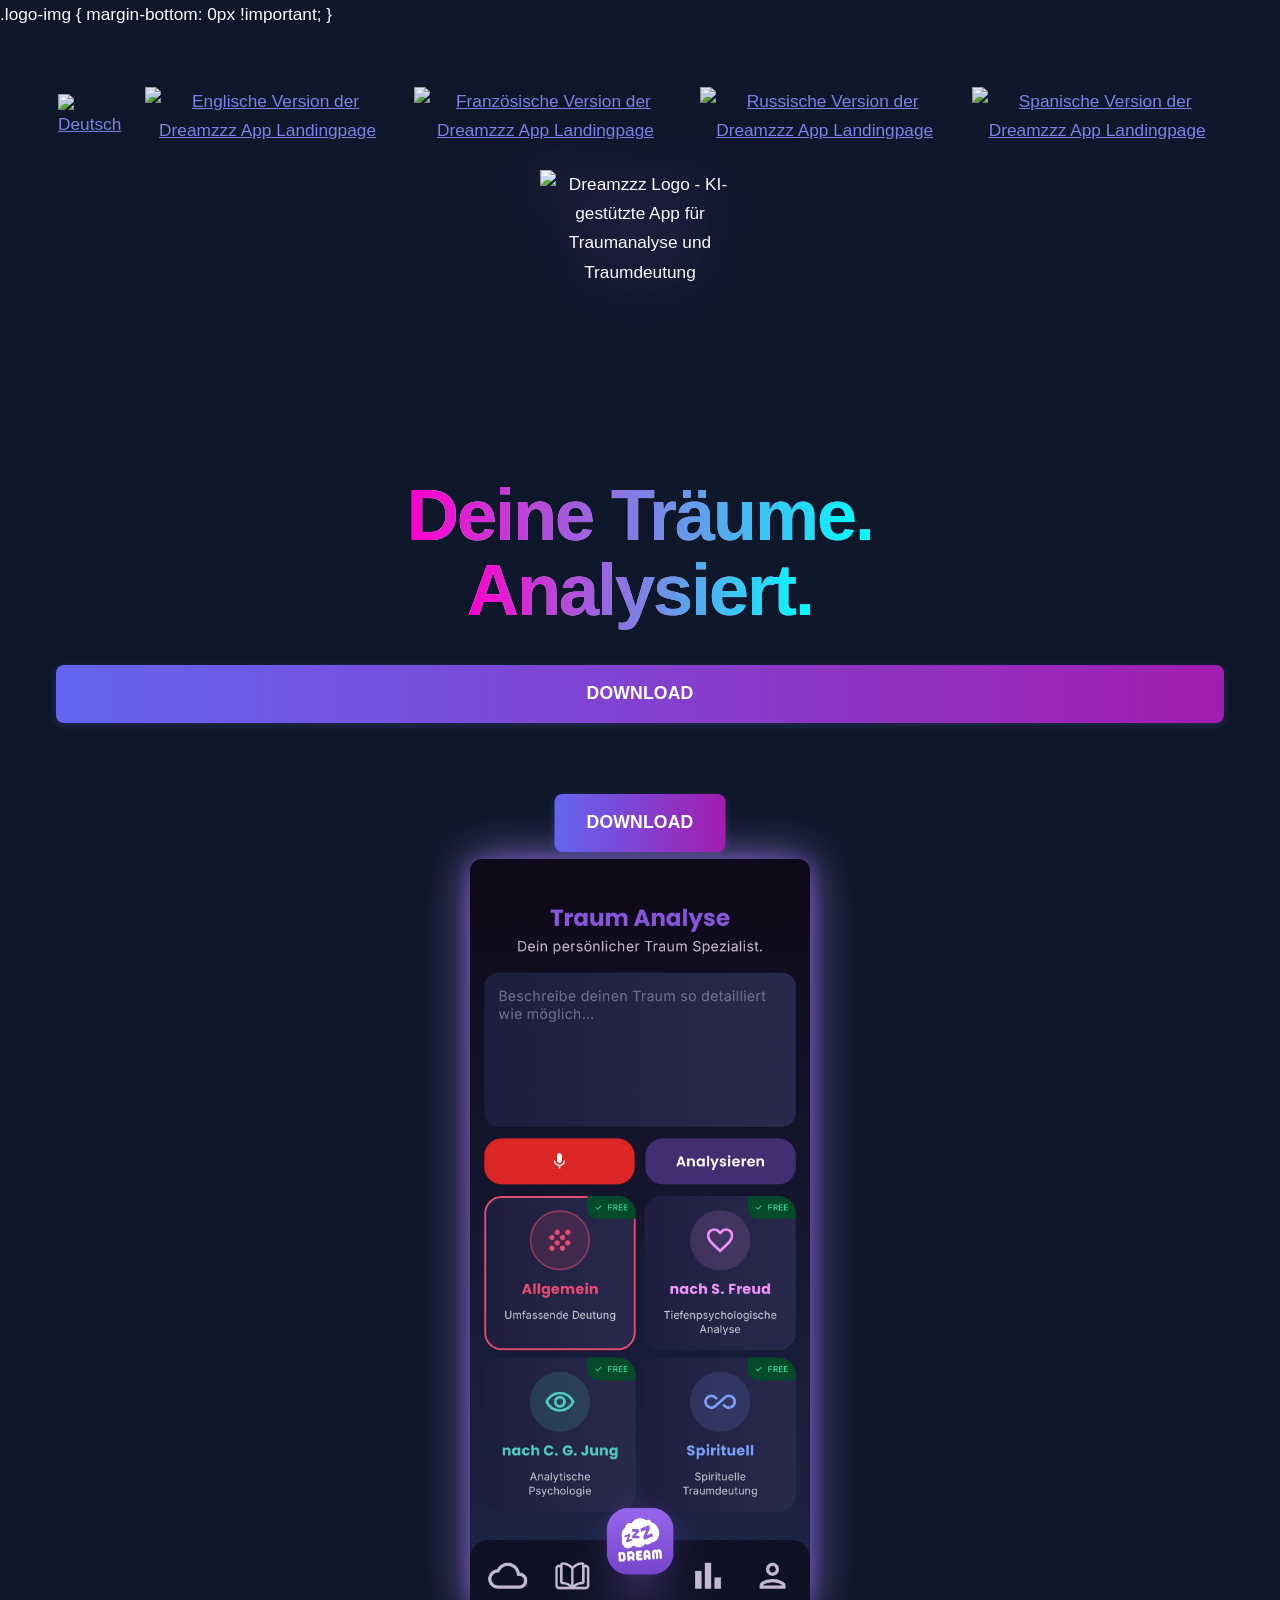
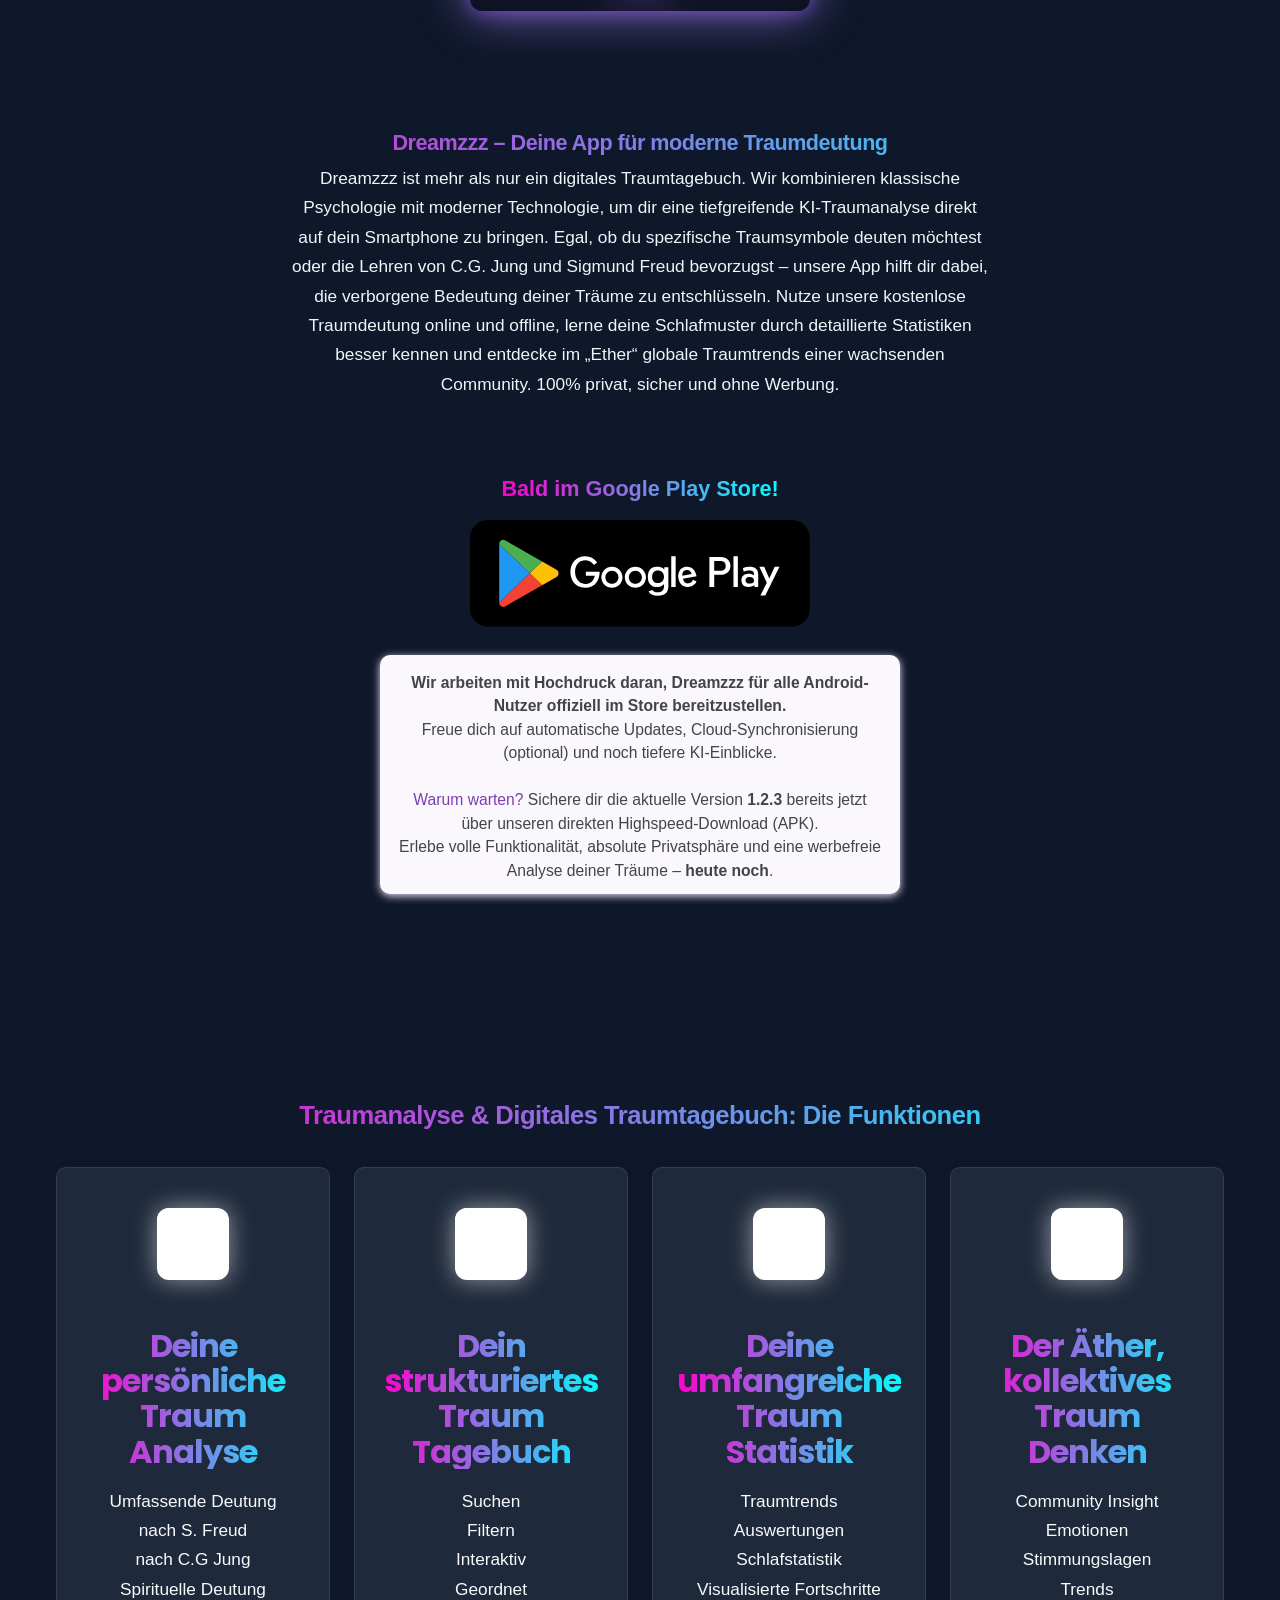
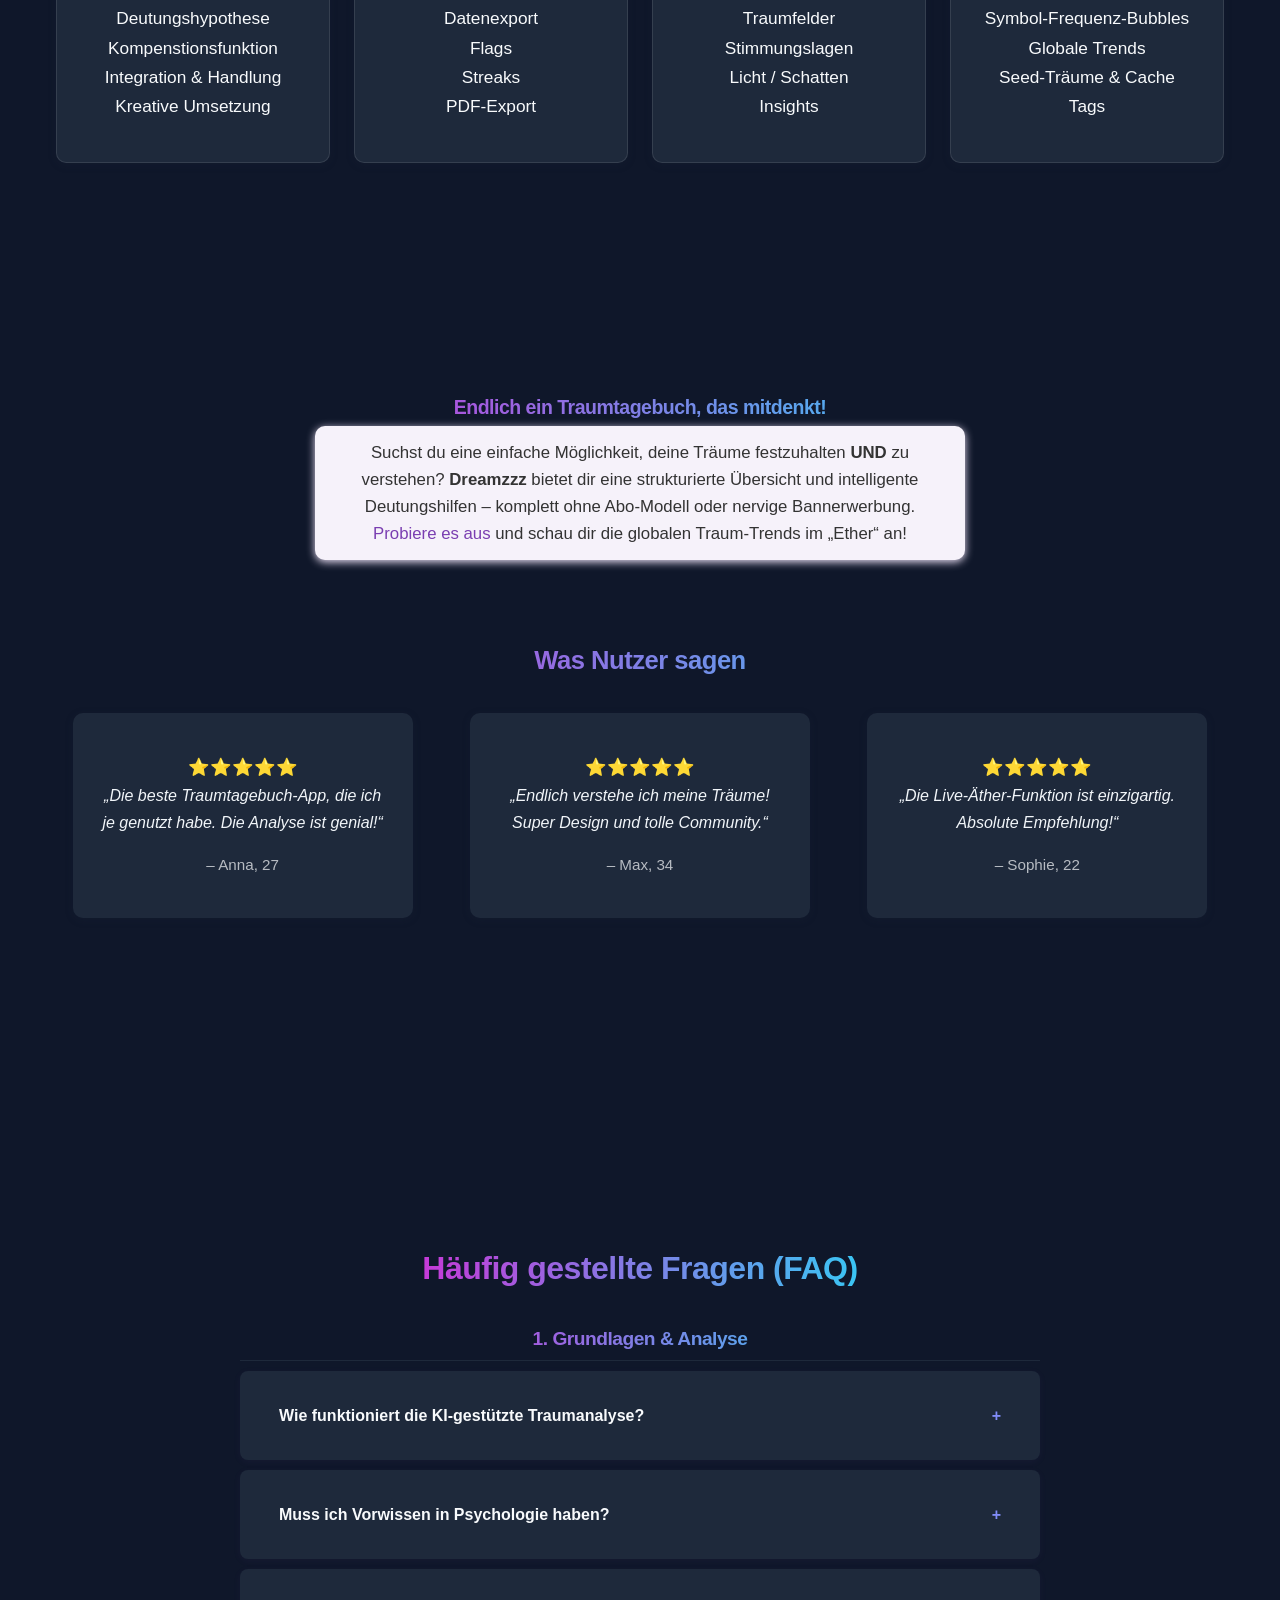
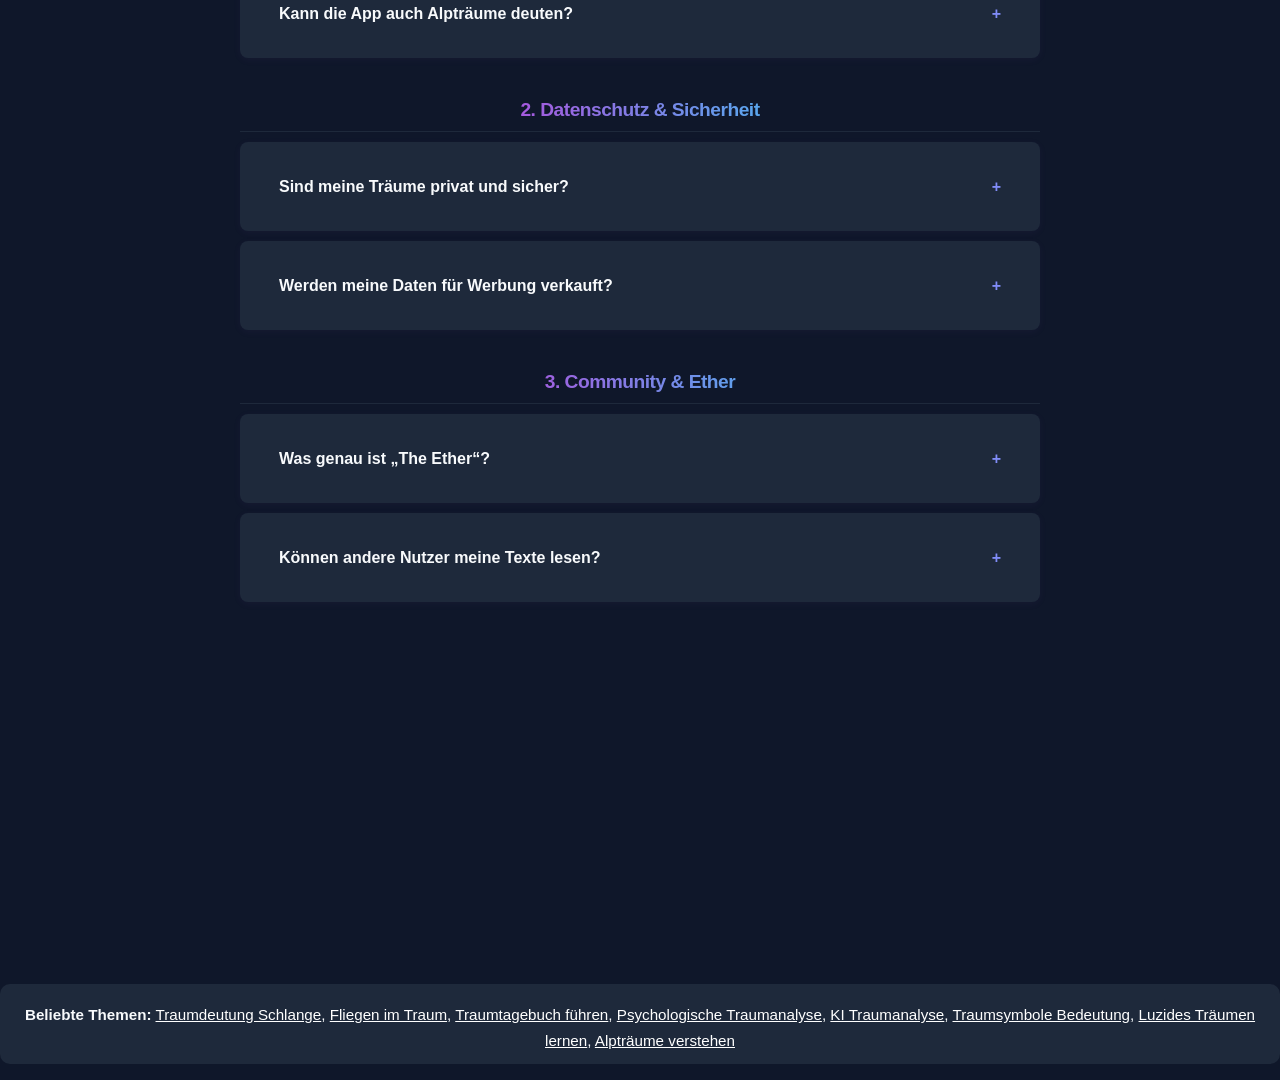
==== commit 02bf6f84: "Design-Update: Headline, Abstand Logo, mobile Optimierung" ====
--- a/index.de.html
+++ b/index.de.html
@@ -1,6 +1,9 @@
 <!DOCTYPE html>
 <html lang="de">
 <head>
+            .logo-img {
+                margin-bottom: 0px !important;
+            }
     <meta charset="UTF-8">
     <meta name="viewport" content="width=device-width, initial-scale=1.0">
     <title>Dreamzzz | Kostenlose KI Traumanalyse & Traumtagebuch App</title>
@@ -8,6 +11,106 @@
     <meta name="keywords" content="Traumtagebuch, Traumdeutung, Android, App, KI, Analyse, Schlaf, Träume, Community">
     <meta name="author" content="Dreamzzz Team">
     <link rel="stylesheet" href="assets/dreamzzz-landing.css">
+    <style>
+        body {
+            background: #0f172a;
+            color: #f8fafc;
+            font-family: 'Segoe UI', Tahoma, Geneva, Verdana, sans-serif;
+            font-size: 1.08rem;
+            line-height: 1.7;
+            margin: 0;
+        }
+        a {
+            color: #818cf8;
+            text-decoration: underline;
+            transition: color 0.2s;
+        }
+        a:hover, a:focus {
+            color: #f87171;
+        }
+        h1, h2, h3, h4, h5, h6 {
+            color: #818cf8;
+            font-family: inherit;
+            font-weight: 700;
+            margin-top: 1.5em;
+            margin-bottom: 0.5em;
+        }
+        h1 {
+            font-size: 72px;
+            letter-spacing: -2px;
+            line-height: 1.05;
+            word-break: break-word;
+            width: 100vw;
+            max-width: 100vw;
+            margin-left: calc(-50vw + 50%);
+            text-align: center;
+            display: block;
+        }
+        @media (max-width: 600px) {
+            h1 {
+                font-size: 10vw;
+                letter-spacing: -1px;
+                margin-left: 0;
+                width: 100vw;
+                max-width: 100vw;
+                padding-left: 0;
+                padding-right: 0;
+                text-align: center;
+                line-height: 1.1;
+            }
+        }
+        @media (max-width: 900px) {
+            h1 {
+                font-size: 4.2rem;
+            }
+        }
+        @media (max-width: 600px) {
+            h1 {
+                font-size: 2.6rem;
+            }
+        }
+        h2 {
+            font-size: 1.6rem;
+        }
+        h3 {
+            font-size: 1.2rem;
+        }
+        p {
+            color: #f1f5f9;
+            margin-bottom: 1em;
+        }
+        .card, .testimonial-card, .faq-container details {
+            background: #1e293b;
+            color: #f8fafc;
+            border-radius: 10px;
+            box-shadow: 0 2px 8px 0 #1e293b33;
+        }
+        .card-icon, .mockup-img {
+            background: #334155;
+            border-radius: 12px;
+        }
+        .cta-button, .sticky-download-btn {
+            background: linear-gradient(90deg, #6366f1 0%, #a21caf 100%);
+            color: #fff;
+            border: none;
+            border-radius: 8px;
+            padding: 14px 32px;
+            font-size: 1.1rem;
+            font-weight: 600;
+            box-shadow: 0 2px 8px 0 #818cf833;
+            transition: background 0.2s, color 0.2s;
+        }
+        .cta-button:hover, .sticky-download-btn:hover {
+            background: linear-gradient(90deg, #f87171 0%, #6366f1 100%);
+            color: #fff;
+        }
+        .footer-keywords {
+            background: #1e293b;
+            color: #f8fafc;
+            border-radius: 10px;
+            padding: 18px 0 10px 0;
+        }
+    </style>
     <!-- Open Graph & Twitter Card Meta-Tags -->
     <meta property="og:title" content="Dreamzzz – Entschlüssele deine Träume">
     <meta property="og:description" content="Das schönste Android-Traumtagebuch der Welt. Jetzt kostenlos downloaden!">
@@ -71,7 +174,7 @@
                 <a href="index.es.html"><img src="assets/world.png" alt="Spanische Version der Dreamzzz App Landingpage" title="Global" loading="lazy"></a>
             </div>
             <div class="grid-col-12" style="text-align:center;">
-                <img src="assets/dreamzzz-logo.png" alt="Dreamzzz Logo - KI-gestützte App für Traumanalyse und Traumdeutung" class="logo-img" width="200" height="200" loading="lazy">
+                <img src="assets/dreamzzz-logo.png" alt="Dreamzzz Logo - KI-gestützte App für Traumanalyse und Traumdeutung" class="logo-img" width="200" height="200" loading="lazy" style="margin-bottom:0;">
                 <h1><span class="gradient-text">Deine Träume.</span><br><span class="gradient-text">Analysiert.</span></h1>
                 <a href="https://dreamzzz.app/download/Dreamzzz_v1.2.3_ProdRelease.apk" class="cta-button" aria-label="App jetzt kostenlos herunterladen" style="text-align:center;">DOWNLOAD</a>
             </div>
@@ -185,14 +288,101 @@
             </div>
         </section>
         <section id="faq" aria-labelledby="faq-heading">
-            <div class="grid">
-                <h2 id="faq-heading" class="grid-col-12">Häufige Fragen</h2>
-                <details class="grid-col-6"><summary>Ist Dreamzzz wirklich kostenlos?</summary><div>Ja, die App ist 100% kostenlos und enthält keine Werbung.</div></details>
-                <details class="grid-col-6"><summary>Wie funktioniert die Traum-Analyse?</summary><div>Du schreibst deinen Traum auf, wählst eine Analyse-Variante und erhältst sofort eine KI-gestützte Auswertung.</div></details>
-                <details class="grid-col-6"><summary>Kann ich meine Träume exportieren?</summary><div>Ja, du kannst dein Traumtagebuch als PDF exportieren – inklusive Analyse.</div></details>
-                <details class="grid-col-6"><summary>Wie sicher sind meine Daten?</summary><div>Deine Daten bleiben auf deinem Gerät. Es gibt keine Cloud-Pflicht.</div></details>
-            </div>
-        </section>
+            <section id="faq" style="background: #0f172a; color: #f8fafc; padding: 60px 20px; font-family: 'Segoe UI', Tahoma, Geneva, Verdana, sans-serif;">
+    <div style="max-width: 800px; margin: 0 auto;">
+        <h2 style="text-align: center; color: #818cf8; margin-bottom: 40px; font-size: 2rem;">Häufig gestellte Fragen (FAQ)</h2>
+
+        <h3 style="color: #6366f1; border-bottom: 1px solid #1e293b; padding-bottom: 10px; margin-top: 30px;">1. Grundlagen & Analyse</h3>
+        
+        <div class="faq-container">
+            <details style="background: #1e293b; margin-bottom: 10px; border-radius: 8px; overflow: hidden;">
+                <summary style="padding: 15px; cursor: pointer; font-weight: bold; list-style: none; display: flex; justify-content: space-between; align-items: center;">
+                    Wie funktioniert die KI-gestützte Traumanalyse?
+                    <span style="color: #818cf8;">+</span>
+                </summary>
+                <div style="padding: 15px; background: #334155; line-height: 1.6; color: #cbd5e1;">
+                    Dreamzzz nutzt fortschrittliche Sprachmodelle, die mit psychologischem Fachwissen trainiert wurden. Sobald du deinen Traum eingibst, analysiert die KI Symbole, Emotionen und Handlungsstränge basierend auf den von dir gewählten Methoden (z. B. Freud oder Jung).
+                </div>
+            </details>
+
+            <details style="background: #1e293b; margin-bottom: 10px; border-radius: 8px; overflow: hidden;">
+                <summary style="padding: 15px; cursor: pointer; font-weight: bold; list-style: none; display: flex; justify-content: space-between; align-items: center;">
+                    Muss ich Vorwissen in Psychologie haben?
+                    <span style="color: #818cf8;">+</span>
+                </summary>
+                <div style="padding: 15px; background: #334155; line-height: 1.6; color: #cbd5e1;">
+                    Nein. Die App ist so gestaltet, dass sie komplexe psychologische Konzepte in leicht verständliche Sprache übersetzt. Sie gibt dir konkrete Impulse, wie du die Erkenntnisse in deinen Alltag integrieren kannst.
+                </div>
+            </details>
+
+            <details style="background: #1e293b; margin-bottom: 10px; border-radius: 8px; overflow: hidden;">
+                <summary style="padding: 15px; cursor: pointer; font-weight: bold; list-style: none; display: flex; justify-content: space-between; align-items: center;">
+                    Kann die App auch Alpträume deuten?
+                    <span style="color: #818cf8;">+</span>
+                </summary>
+                <div style="padding: 15px; background: #334155; line-height: 1.6; color: #cbd5e1;">
+                    Ja, Dreamzzz ist besonders hilfreich bei wiederkehrenden Alpträumen. Die Analyse hilft dir dabei, die zugrunde liegenden Ängste zu identifizieren und bietet eine "Kompensationsfunktion" an.
+                </div>
+            </details>
+        </div>
+
+        <h3 style="color: #6366f1; border-bottom: 1px solid #1e293b; padding-bottom: 10px; margin-top: 40px;">2. Datenschutz & Sicherheit</h3>
+        
+        <div class="faq-container">
+            <details style="background: #1e293b; margin-bottom: 10px; border-radius: 8px; overflow: hidden;">
+                <summary style="padding: 15px; cursor: pointer; font-weight: bold; list-style: none; display: flex; justify-content: space-between; align-items: center;">
+                    Sind meine Träume privat und sicher?
+                    <span style="color: #818cf8;">+</span>
+                </summary>
+                <div style="padding: 15px; background: #334155; line-height: 1.6; color: #cbd5e1;">
+                    Absolut. Dreamzzz verfolgt einen "Local-First"-Ansatz. Deine Traumtexte werden auf deinem Gerät gespeichert und nicht auf unseren Servern dauerhaft archiviert.
+                </div>
+            </details>
+
+            <details style="background: #1e293b; margin-bottom: 10px; border-radius: 8px; overflow: hidden;">
+                <summary style="padding: 15px; cursor: pointer; font-weight: bold; list-style: none; display: flex; justify-content: space-between; align-items: center;">
+                    Werden meine Daten für Werbung verkauft?
+                    <span style="color: #818cf8;">+</span>
+                </summary>
+                <div style="padding: 15px; background: #334155; line-height: 1.6; color: #cbd5e1;">
+                    Niemals. Die App ist 100% werbefrei und wir monetarisieren keine Nutzerdaten. Dein Unterbewusstsein gehört dir allein.
+                </div>
+            </details>
+        </div>
+
+        <h3 style="color: #6366f1; border-bottom: 1px solid #1e293b; padding-bottom: 10px; margin-top: 40px;">3. Community & Ether</h3>
+        
+        <div class="faq-container">
+            <details style="background: #1e293b; margin-bottom: 10px; border-radius: 8px; overflow: hidden;">
+                <summary style="padding: 15px; cursor: pointer; font-weight: bold; list-style: none; display: flex; justify-content: space-between; align-items: center;">
+                    Was genau ist „The Ether“?
+                    <span style="color: #818cf8;">+</span>
+                </summary>
+                <div style="padding: 15px; background: #334155; line-height: 1.6; color: #cbd5e1;">
+                    Der Ether ist eine anonymisierte Visualisierung der kollektiven Traumwelt. Du siehst dort Trends und Symbole, die aktuell weltweit besonders häufig geträumt werden.
+                </div>
+            </details>
+
+            <details style="background: #1e293b; margin-bottom: 10px; border-radius: 8px; overflow: hidden;">
+                <summary style="padding: 15px; cursor: pointer; font-weight: bold; list-style: none; display: flex; justify-content: space-between; align-items: center;">
+                    Können andere Nutzer meine Texte lesen?
+                    <span style="color: #818cf8;">+</span>
+                </summary>
+                <div style="padding: 15px; background: #334155; line-height: 1.6; color: #cbd5e1;">
+                    Nein. In den Ether fließen nur anonymisierte Schlagworte ein. Dein persönlicher Text bleibt für andere unsichtbar.
+                </div>
+            </details>
+        </div>
+    </div>
+</section>
+
+<style>
+    /* Kleiner CSS-Kniff für die Animation */
+    details summary::-webkit-details-marker { display: none; }
+    details[open] summary span { transform: rotate(45deg); color: #f87171; }
+    details summary span { transition: transform 0.3s ease; }
+    details { transition: all 0.3s ease-in-out; }
+</style>
         
     </main>
     <footer role="contentinfo">
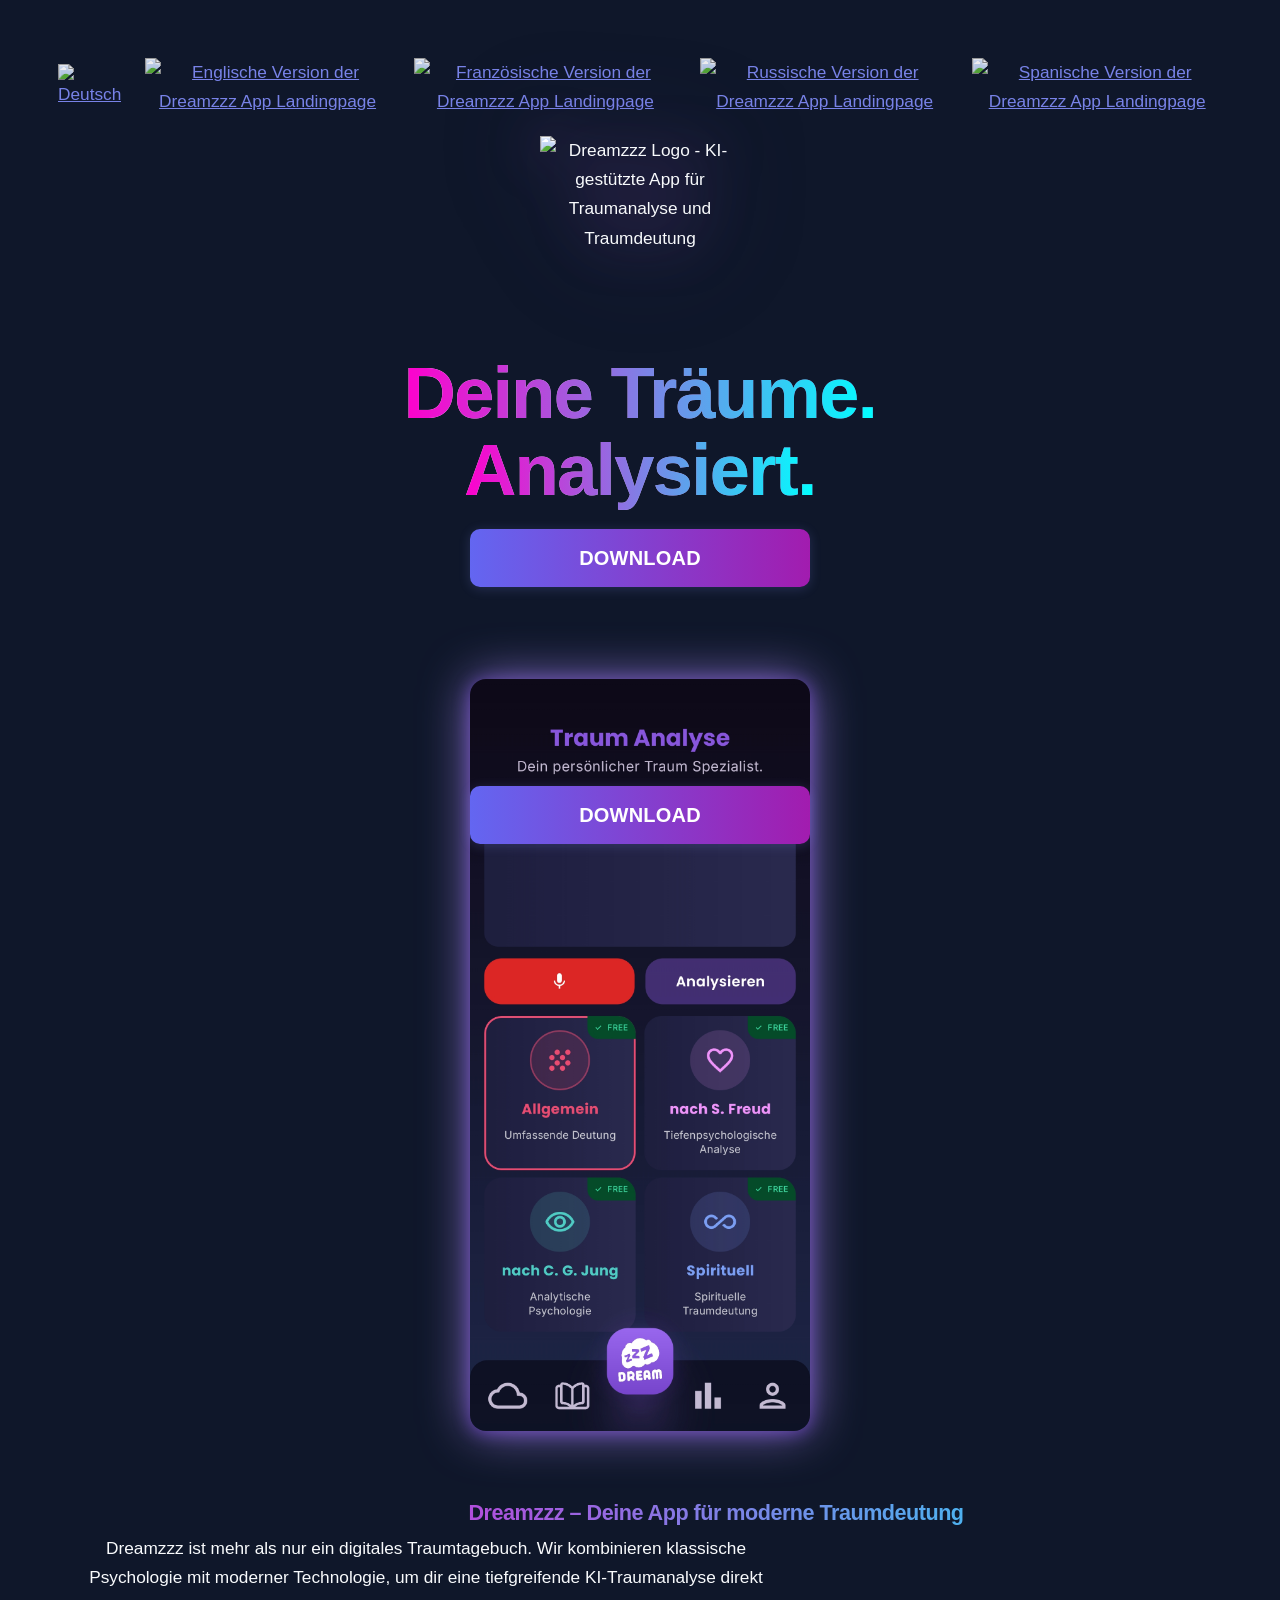
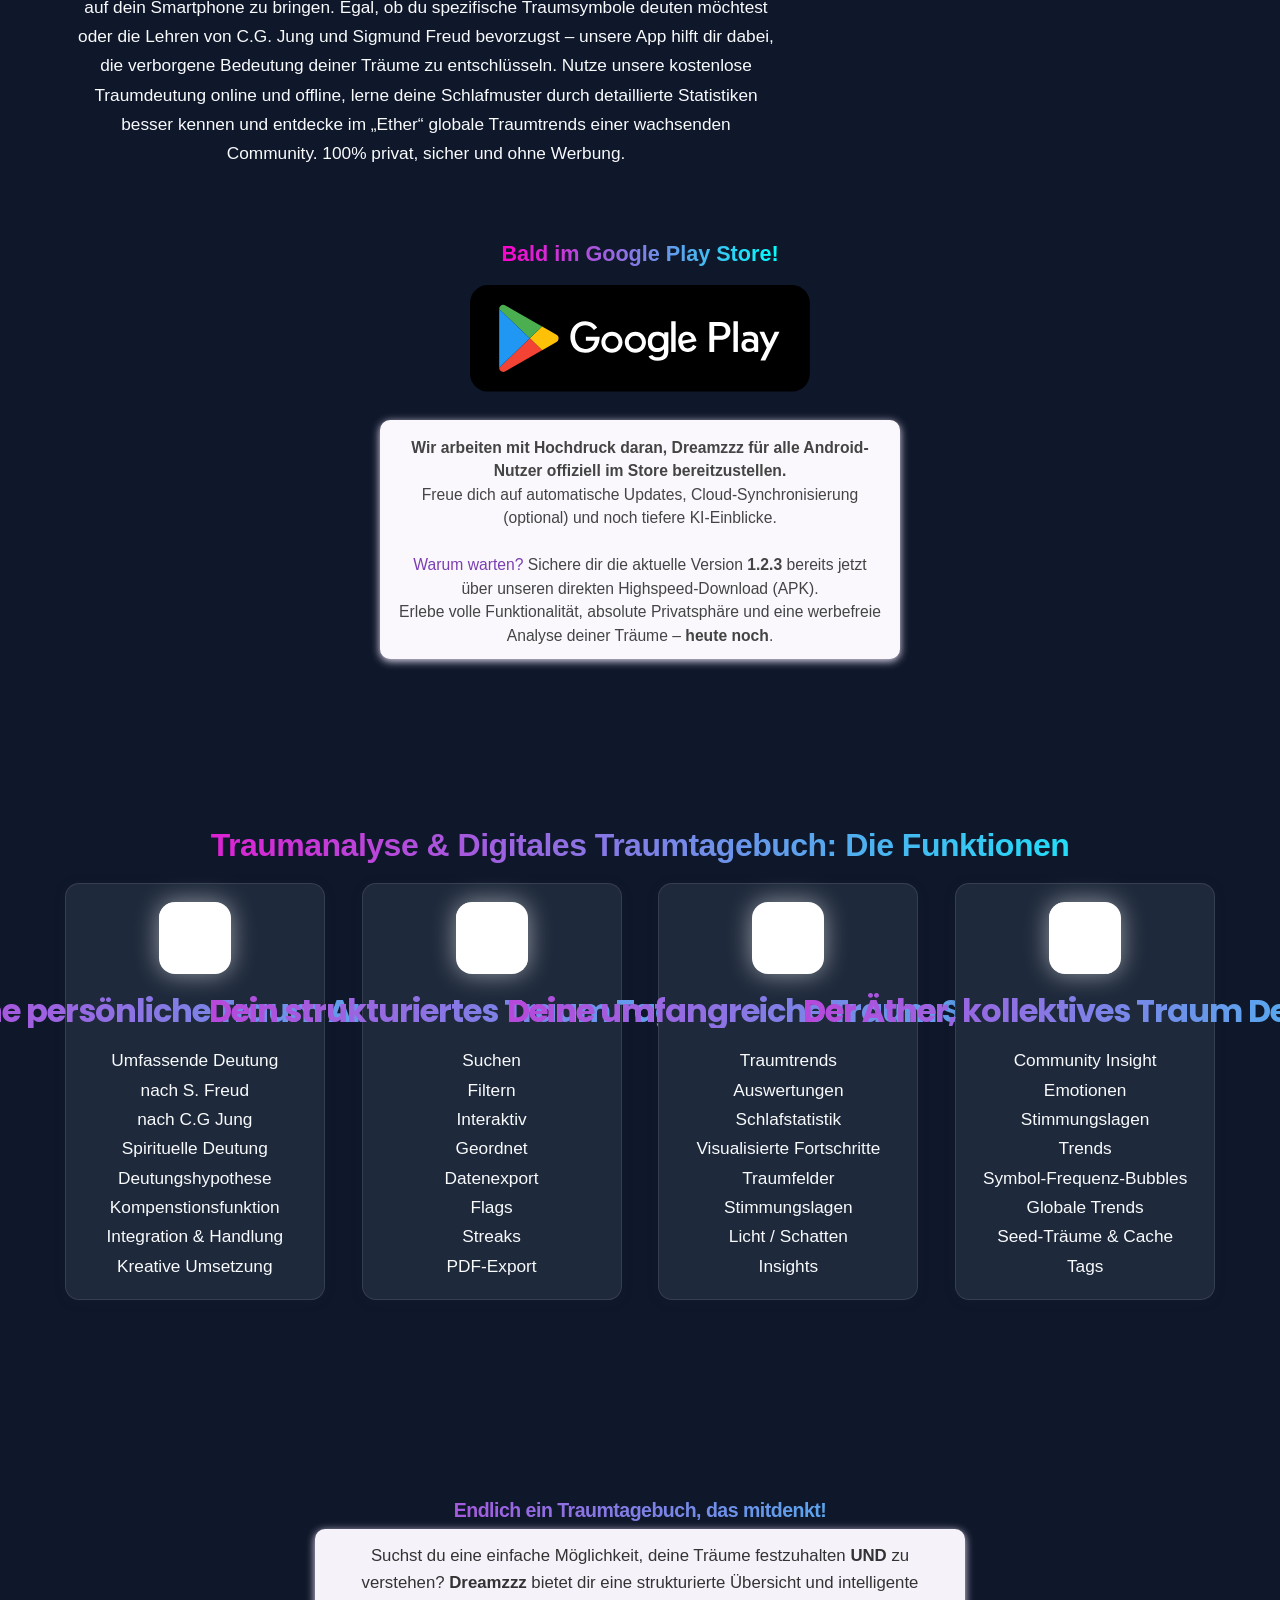
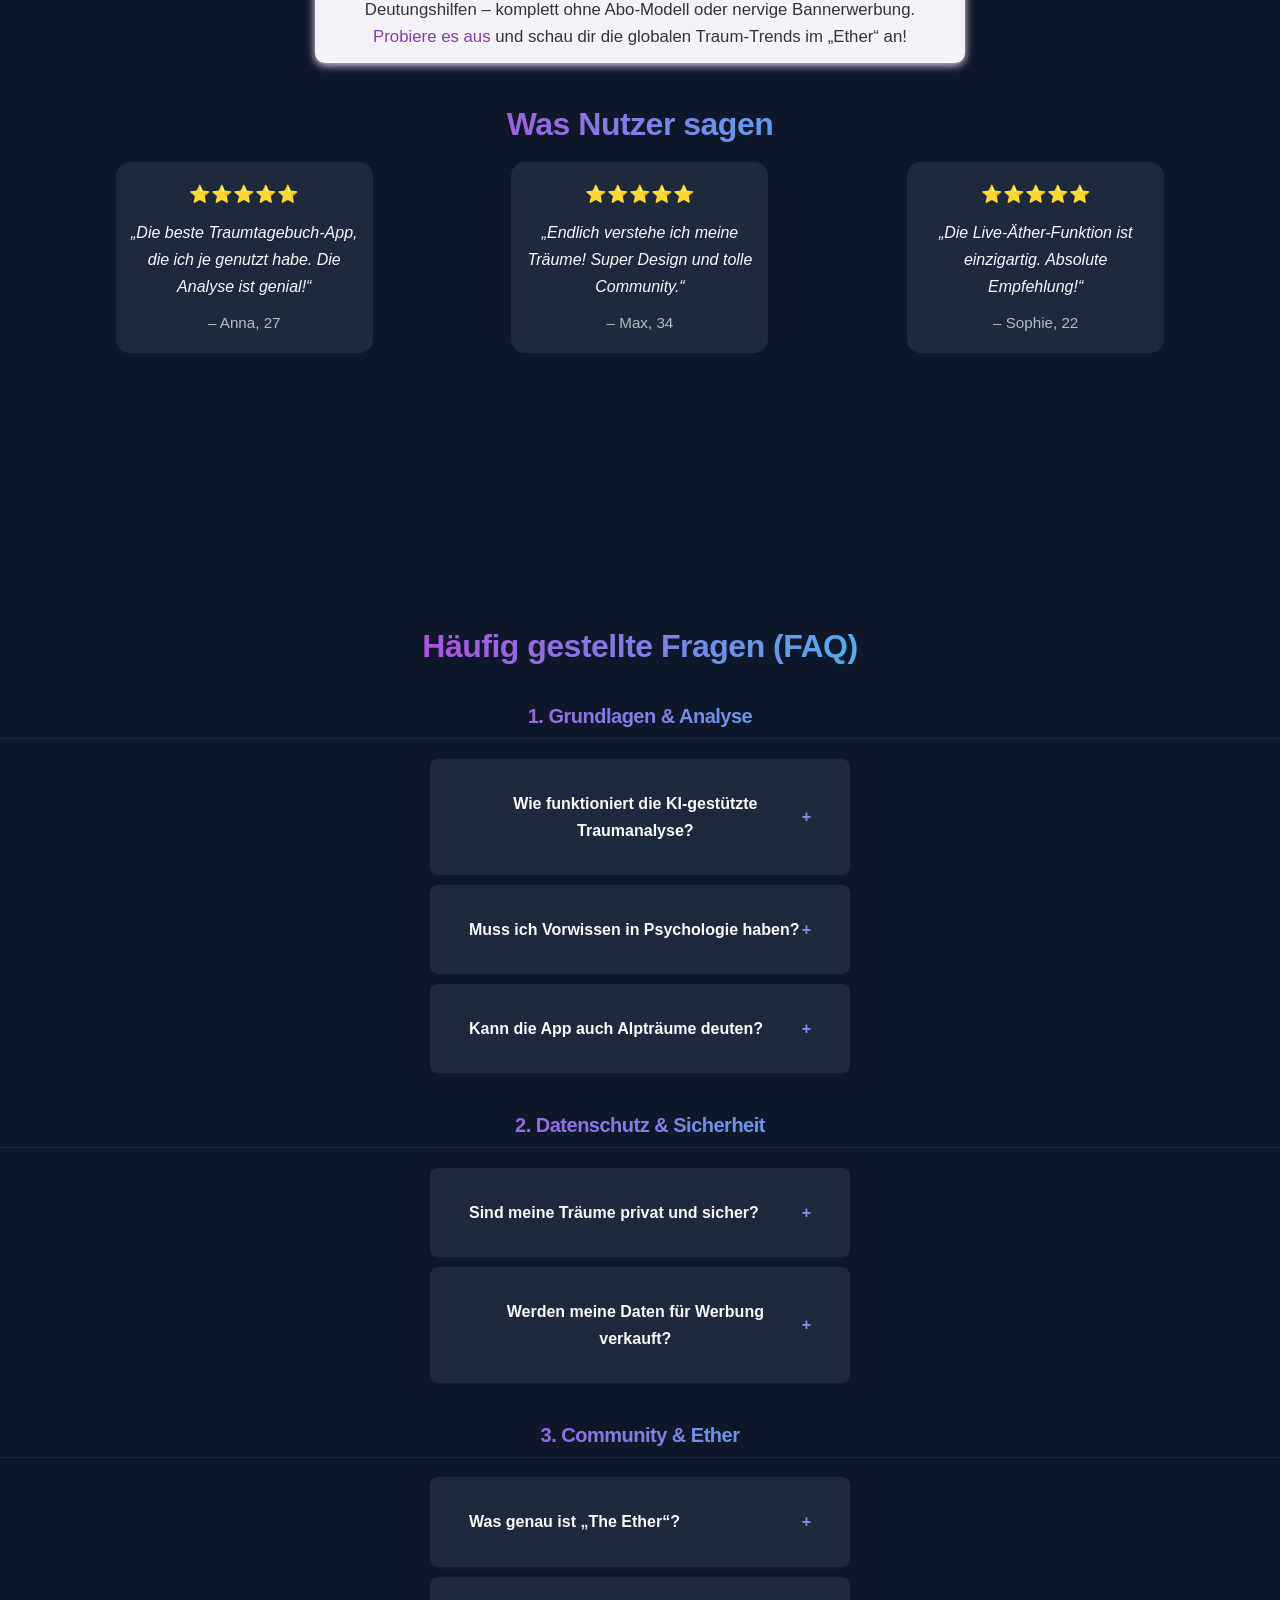
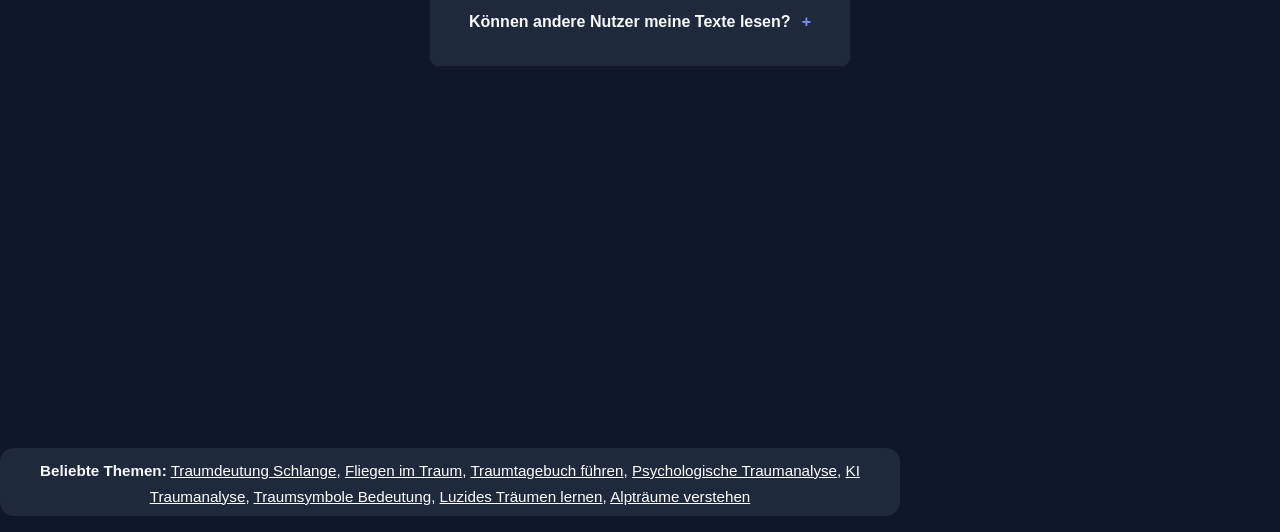
==== commit adf44fb5: "Layout-Update: Überschriften umbrechen, Margin 20px, Buttons, mobile max-width" ====
--- a/index.de.html
+++ b/index.de.html
@@ -1,9 +1,6 @@
 <!DOCTYPE html>
 <html lang="de">
 <head>
-            .logo-img {
-                margin-bottom: 0px !important;
-            }
     <meta charset="UTF-8">
     <meta name="viewport" content="width=device-width, initial-scale=1.0">
     <title>Dreamzzz | Kostenlose KI Traumanalyse & Traumtagebuch App</title>
@@ -34,86 +31,154 @@
             font-weight: 700;
             margin-top: 1.5em;
             margin-bottom: 0.5em;
-        }
-        h1 {
-            font-size: 72px;
-            letter-spacing: -2px;
-            line-height: 1.05;
-            word-break: break-word;
-            width: 100vw;
-            max-width: 100vw;
-            margin-left: calc(-50vw + 50%);
-            text-align: center;
-            display: block;
-        }
-        @media (max-width: 600px) {
-            h1 {
-                font-size: 10vw;
-                letter-spacing: -1px;
-                margin-left: 0;
+        <style>
+            html, body {
+                background: #0f172a;
+                color: #f8fafc;
+                font-family: 'Segoe UI', Tahoma, Geneva, Verdana, sans-serif;
+                font-size: 1.08rem;
+                line-height: 1.7;
+                margin: 0;
+                padding: 0;
+                box-sizing: border-box;
+            }
+            *, *:before, *:after {
+                box-sizing: inherit;
+            }
+            a {
+                color: #818cf8;
+                text-decoration: underline;
+                transition: color 0.2s;
+            }
+            a:hover, a:focus {
+                color: #f87171;
+            }
+            h1, h2, h3, h4, h5, h6 {
+                color: #818cf8;
+                font-family: inherit;
+                font-weight: 700;
+                margin-top: 1.2rem;
+                margin-bottom: 0.6rem;
+                text-align: center;
+                margin-left: 20px;
+                margin-right: 20px;
+                word-break: break-word;
+                white-space: normal;
+            }
+            h2 {
+                font-size: 36px;
+                word-break: break-word;
+                white-space: normal;
+            }
+                line-height: 1.01;
+                word-break: break-word;
                 width: 100vw;
                 max-width: 100vw;
-                padding-left: 0;
-                padding-right: 0;
+                margin-left: calc(-50vw + 50%);
+                margin-top: 1.2rem;
+                margin-bottom: 1.2rem;
                 text-align: center;
-                line-height: 1.1;
-            }
-        }
-        @media (max-width: 900px) {
-            h1 {
-                font-size: 4.2rem;
-            }
-        }
-        @media (max-width: 600px) {
-            h1 {
-                font-size: 2.6rem;
-            }
-        }
-        h2 {
-            font-size: 1.6rem;
-        }
-        h3 {
-            font-size: 1.2rem;
-        }
-        p {
-            color: #f1f5f9;
-            margin-bottom: 1em;
-        }
-        .card, .testimonial-card, .faq-container details {
-            background: #1e293b;
-            color: #f8fafc;
-            border-radius: 10px;
-            box-shadow: 0 2px 8px 0 #1e293b33;
-        }
-        .card-icon, .mockup-img {
-            background: #334155;
-            border-radius: 12px;
-        }
-        .cta-button, .sticky-download-btn {
-            background: linear-gradient(90deg, #6366f1 0%, #a21caf 100%);
-            color: #fff;
-            border: none;
-            border-radius: 8px;
-            padding: 14px 32px;
-            font-size: 1.1rem;
-            font-weight: 600;
-            box-shadow: 0 2px 8px 0 #818cf833;
-            transition: background 0.2s, color 0.2s;
-        }
-        .cta-button:hover, .sticky-download-btn:hover {
-            background: linear-gradient(90deg, #f87171 0%, #6366f1 100%);
-            color: #fff;
-        }
-        .footer-keywords {
-            background: #1e293b;
-            color: #f8fafc;
-            border-radius: 10px;
-            padding: 18px 0 10px 0;
-        }
-    </style>
-    <!-- Open Graph & Twitter Card Meta-Tags -->
-    <meta property="og:title" content="Dreamzzz – Entschlüssele deine Träume">
-    <meta property="og:description" content="Das schönste Android-Traumtagebuch der Welt. Jetzt kostenlos downloaden!">
+                display: block;
+            }
+            @media (max-width: 1200px) {
+                h1 { font-size: 96px; }
+            }
+            @media (max-width: 600px) {
+                h1 { font-size: 36px; margin-top: 1.5rem; margin-bottom: 1.5rem; max-width: 100%; width: 100%; margin-left: auto; margin-right: auto; }
+                .grid { gap: 0.3rem; max-width: 340px; width: 100%; margin-left: auto; margin-right: auto; }
+                .card, .testimonial-card, .faq-container details { max-width: 340px; width: 100%; padding: 0.4rem 0.1rem; margin-left: auto; margin-right: auto; }
+                .logo-img, .mockup-img, .card-icon { max-width: 340px; width: 100%; height: auto; margin-left: auto; margin-right: auto; }
+                .cta-button, .sticky-download-btn { max-width: 340px; width: 100%; }
+                .footer-keywords { max-width: 340px; width: 100%; margin-left: auto; margin-right: auto; }
+            }
+            }
+            .logo-img {
+                display: block;
+                margin: 0 auto 0.7rem auto !important;
+                padding: 0;
+                max-width: 200px;
+            }
+            p, .card, .testimonial-card, .faq-container details, .footer-keywords {
+                margin-top: 0.6rem;
+                margin-bottom: 0.6rem;
+            }
+            .card, .testimonial-card, .faq-container details {
+                background: #1e293b;
+                color: #f8fafc;
+                border-radius: 14px;
+                box-shadow: 0 2px 12px 0 #1e293b33;
+                padding: 1.1rem 0.7rem;
+                margin-left: auto;
+                margin-right: auto;
+                max-width: 420px;
+            }
+            .card-icon, .mockup-img {
+                background: #334155;
+                border-radius: 16px;
+                display: block;
+                margin: 0 auto 0.5rem auto;
+            }
+            .cta-button, .sticky-download-btn {
+                background: linear-gradient(90deg, #6366f1 0%, #a21caf 100%);
+                color: #fff;
+                border: none;
+                border-radius: 10px;
+                padding: 12px 0;
+                font-size: 1.25rem;
+                font-weight: 700;
+                box-shadow: 0 2px 12px 0 #818cf833;
+                transition: background 0.2s, color 0.2s;
+                width: 340px;
+                max-width: 95vw;
+                display: block;
+                margin: 1rem auto 1rem auto;
+                text-align: center;
+            }
+            .cta-button:hover, .sticky-download-btn:hover {
+                background: linear-gradient(90deg, #f87171 0%, #6366f1 100%);
+                color: #fff;
+            }
+            .footer-keywords {
+                background: #1e293b;
+                color: #f8fafc;
+                border-radius: 14px;
+                padding: 10px 0 7px 0;
+                margin-left: auto;
+                margin-right: auto;
+                max-width: 900px;
+            }
+            .grid {
+                display: flex;
+                flex-wrap: wrap;
+                justify-content: center;
+                align-items: stretch;
+                gap: 1.2rem;
+                margin-left: auto;
+                margin-right: auto;
+                max-width: 1200px;
+                width: 100%;
+            }
+            .grid-col-12, .grid-col-4, .grid-col-3, .grid-col-6 {
+                flex: 1 1 100%;
+                max-width: 100%;
+                text-align: center;
+                margin: 0 auto;
+            }
+            @media (min-width: 900px) {
+                .grid-col-4 { flex: 1 1 22%; max-width: 22%; }
+                .grid-col-3 { flex: 1 1 22%; max-width: 22%; }
+                .grid-col-6 { flex: 1 1 45%; max-width: 45%; }
+                .grid-col-12 { flex: 1 1 100%; max-width: 100%; }
+            }
+            @media (max-width: 900px) {
+                .grid { gap: 0.7rem; }
+                .card, .testimonial-card, .faq-container details { max-width: 98vw; padding: 0.7rem 0.3rem; }
+            }
+            @media (max-width: 600px) {
+                .grid { gap: 0.3rem; }
+                .card, .testimonial-card, .faq-container details { max-width: 100vw; padding: 0.4rem 0.1rem; }
+            }
+        </style>
     <meta property="og:image" content="assets/og-image.png">
     <meta property="og:type" content="website">
     <meta property="og:url" content="https://dreamzzz.app/">
@@ -182,8 +247,8 @@
                 <img src="assets/analysis_de.jpg" alt="Smartphone-Screenshot der Dreamzzz App: Analyse eines Traums nach C.G. Jung mit KI-Interpretation" class="mockup-img" width="340" height="752" loading="lazy">
             </div>
             <div class="grid-col-12" style="margin: 24px 0 16px 0; text-align: center;">
-                <h2 style="font-size:1.35rem; font-weight:700; margin-bottom:8px;">Dreamzzz – Deine App für moderne Traumdeutung</h2>
-                <p style="font-size:1.08rem; max-width:700px; margin:0 auto;">Dreamzzz ist mehr als nur ein digitales Traumtagebuch. Wir kombinieren klassische Psychologie mit moderner Technologie, um dir eine tiefgreifende KI-Traumanalyse direkt auf dein Smartphone zu bringen. Egal, ob du spezifische Traumsymbole deuten möchtest oder die Lehren von C.G. Jung und Sigmund Freud bevorzugst – unsere App hilft dir dabei, die verborgene Bedeutung deiner Träume zu entschlüsseln. Nutze unsere kostenlose Traumdeutung online und offline, lerne deine Schlafmuster durch detaillierte Statistiken besser kennen und entdecke im „Ether“ globale Traumtrends einer wachsenden Community. 100% privat, sicher und ohne Werbung.</p>
+                <h2 style="font-size:1.35rem; font-weight:700; margin-bottom:8px; margin-left:20px; margin-right:20px; word-break:break-word; white-space:normal;">Dreamzzz – Deine App für moderne Traumdeutung</h2>
+                <p style="font-size:1.08rem; max-width:700px; margin:0 auto; margin-left:20px; margin-right:20px;">Dreamzzz ist mehr als nur ein digitales Traumtagebuch. Wir kombinieren klassische Psychologie mit moderner Technologie, um dir eine tiefgreifende KI-Traumanalyse direkt auf dein Smartphone zu bringen. Egal, ob du spezifische Traumsymbole deuten möchtest oder die Lehren von C.G. Jung und Sigmund Freud bevorzugst – unsere App hilft dir dabei, die verborgene Bedeutung deiner Träume zu entschlüsseln. Nutze unsere kostenlose Traumdeutung online und offline, lerne deine Schlafmuster durch detaillierte Statistiken besser kennen und entdecke im „Ether“ globale Traumtrends einer wachsenden Community. 100% privat, sicher und ohne Werbung.</p>
             </div>
             <div class="grid-col-12" style="text-align:center; margin: 32px 0 24px 0;">
                 <div style="font-size:1.35rem;font-weight:600;margin-bottom:12px;">
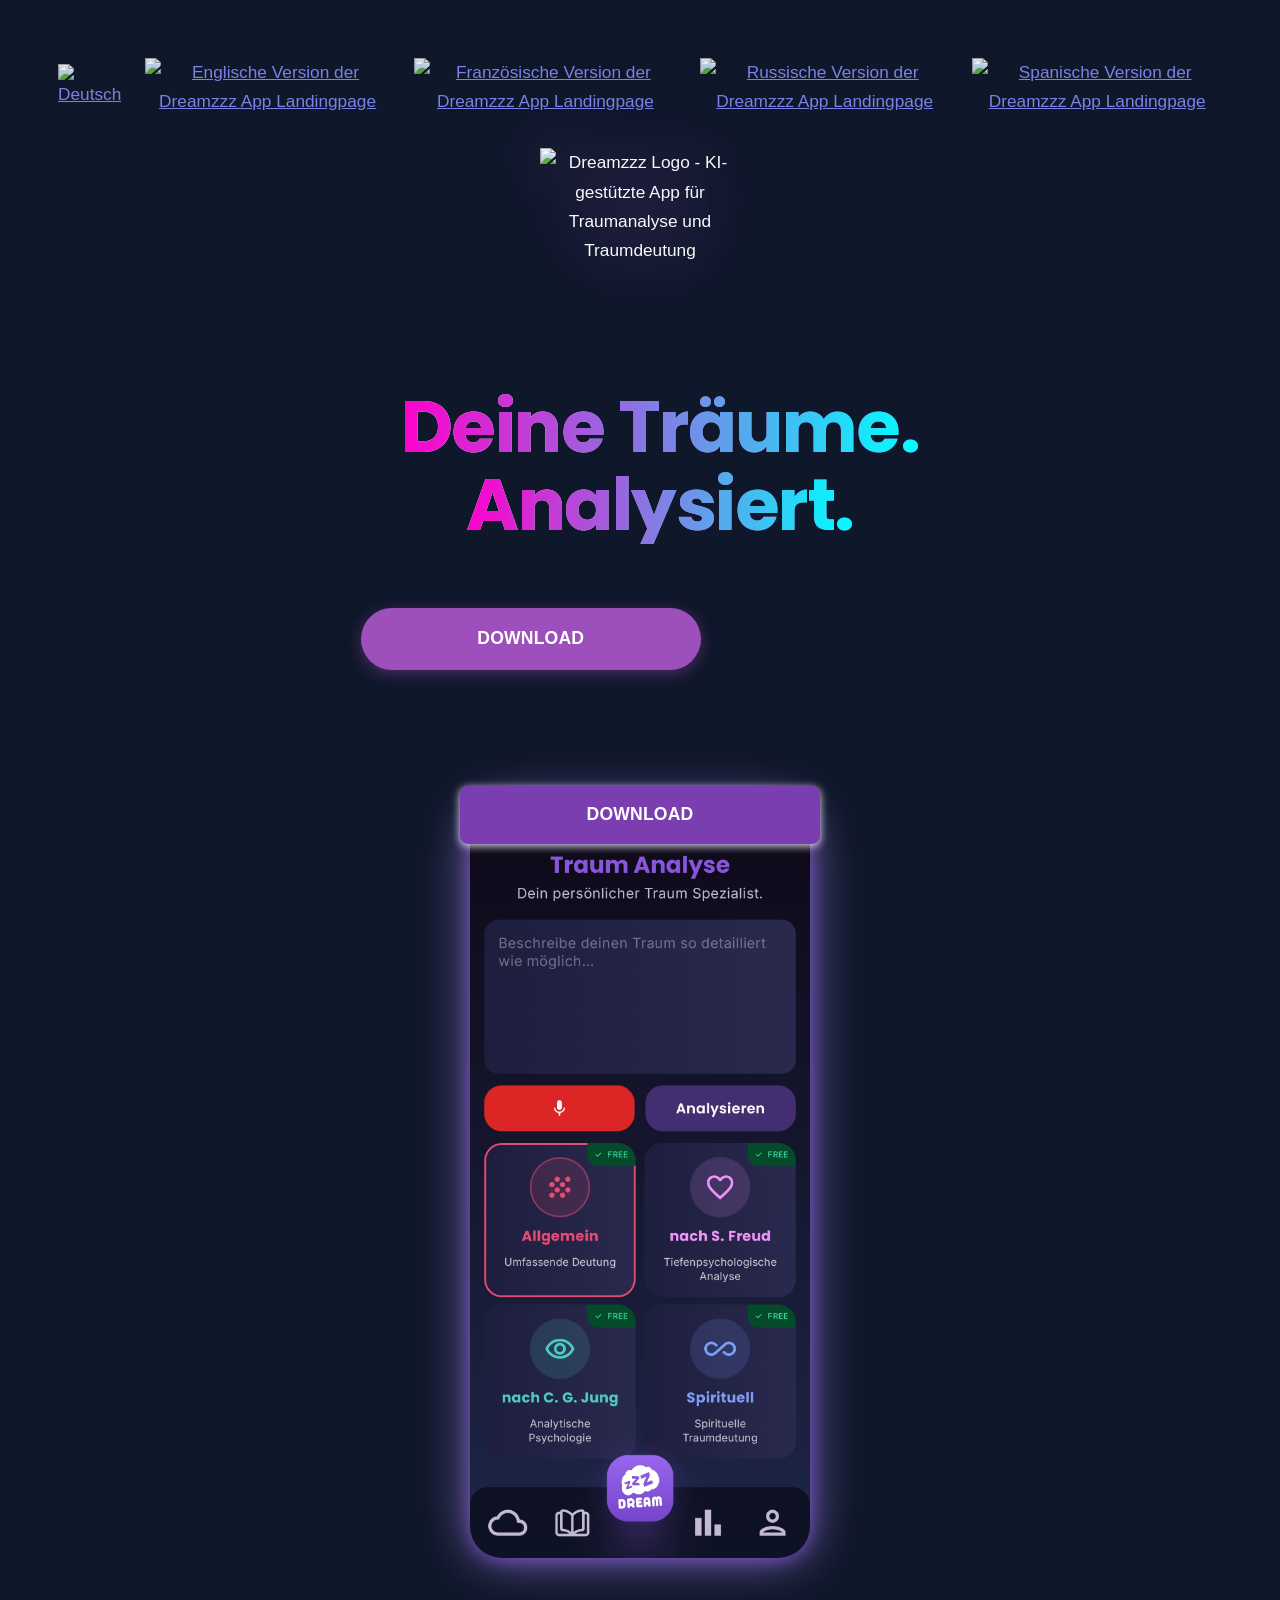
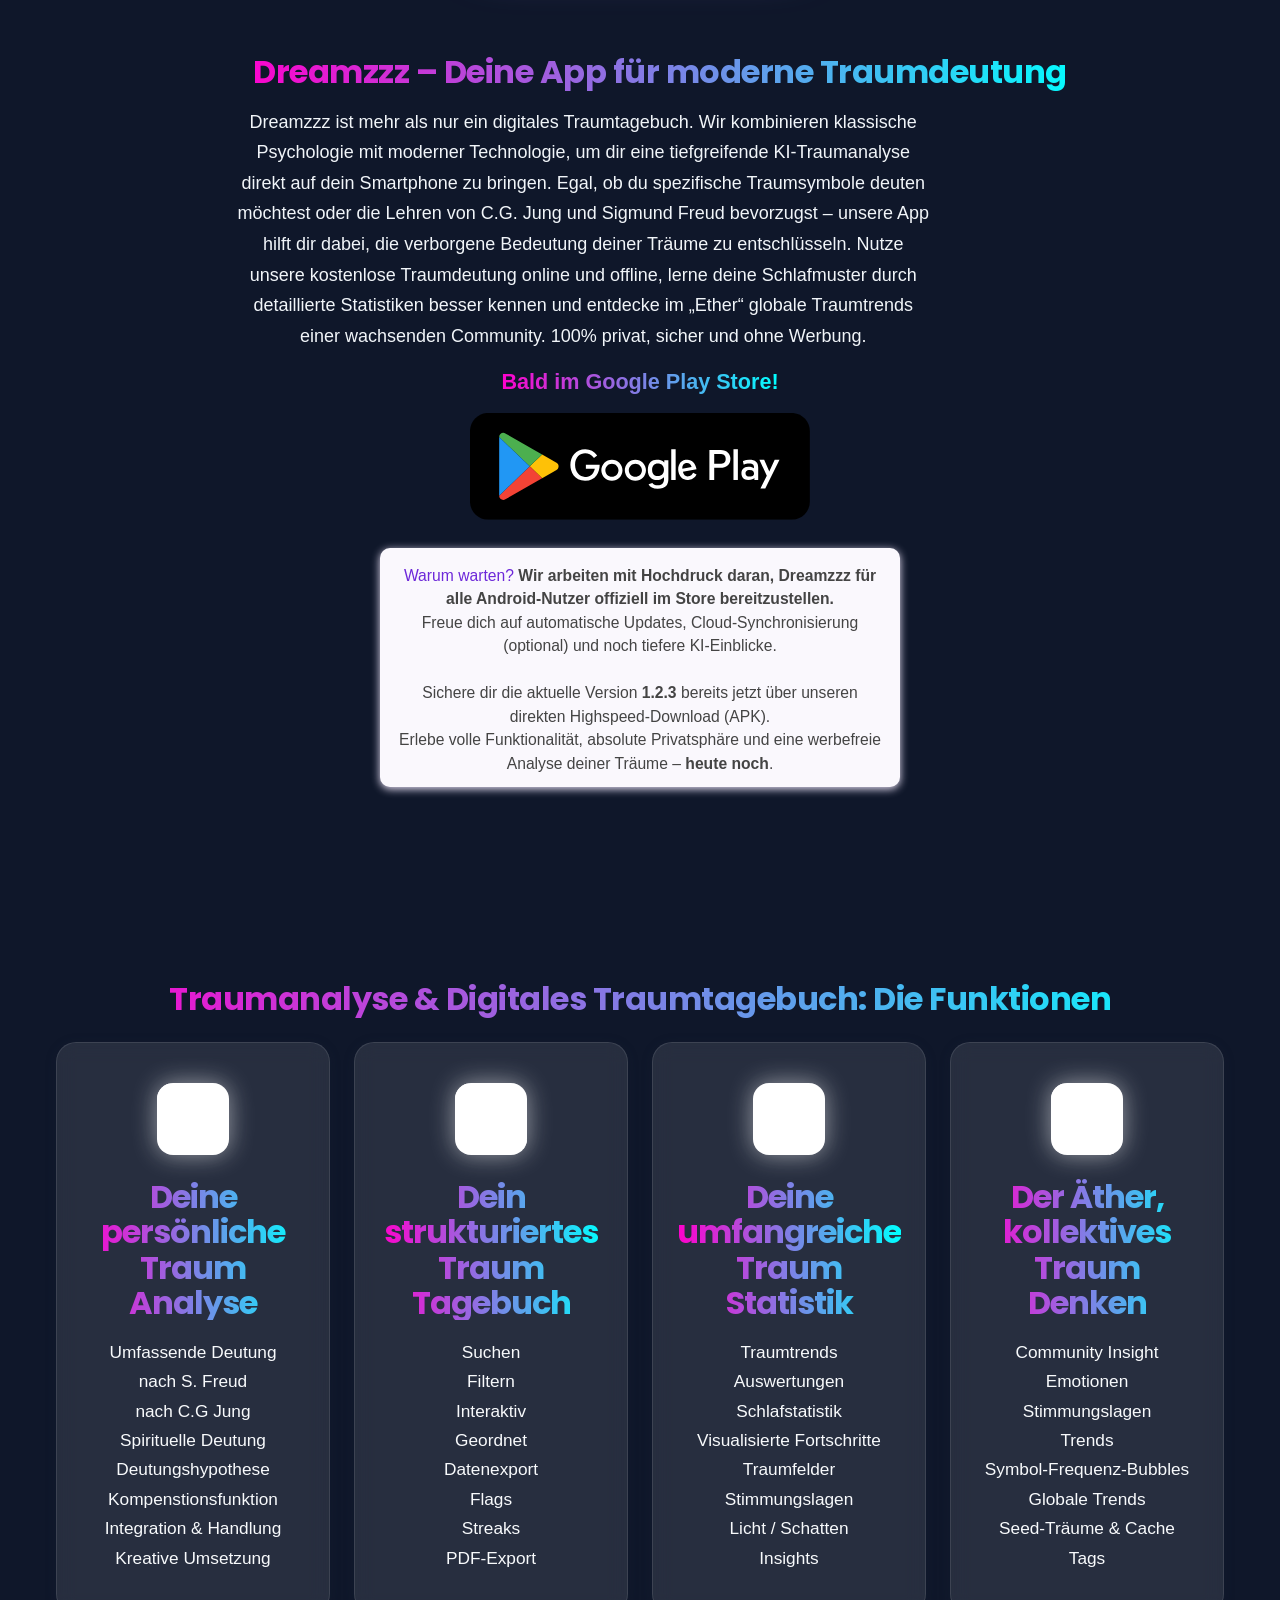
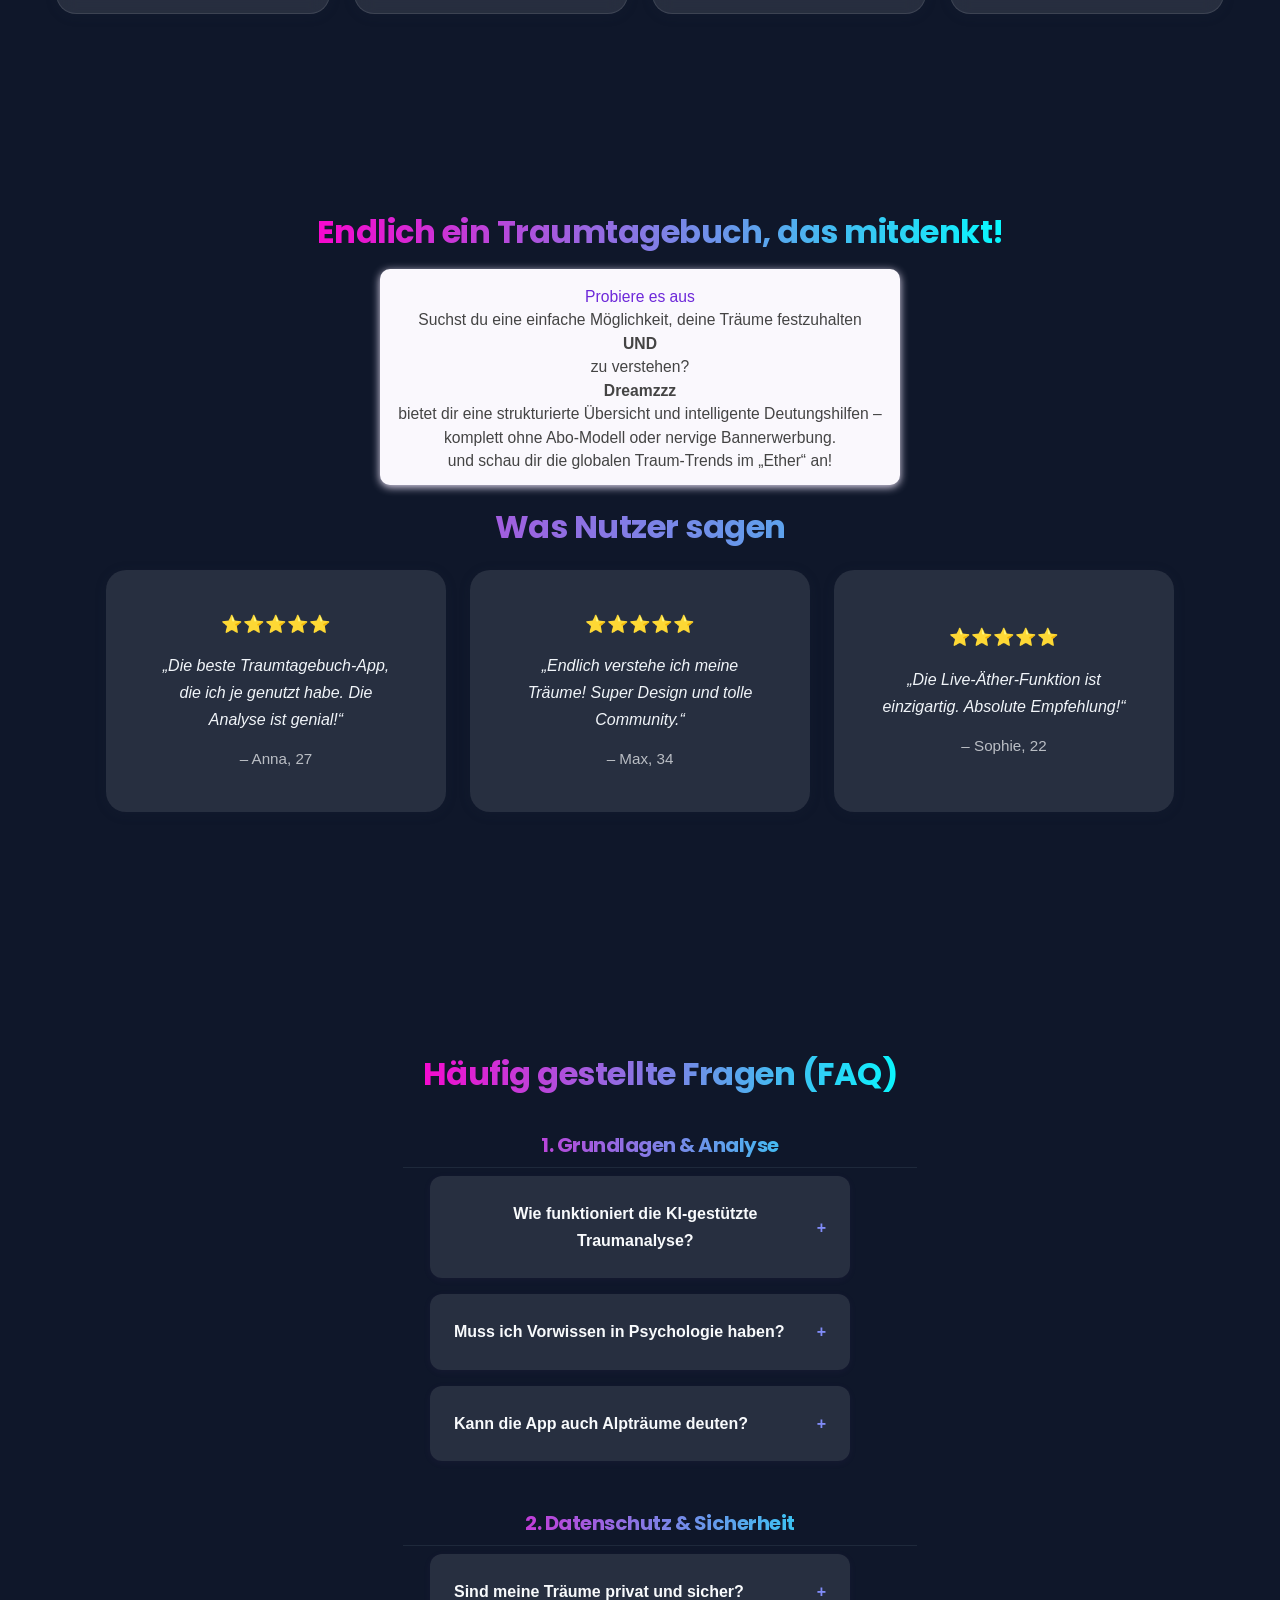
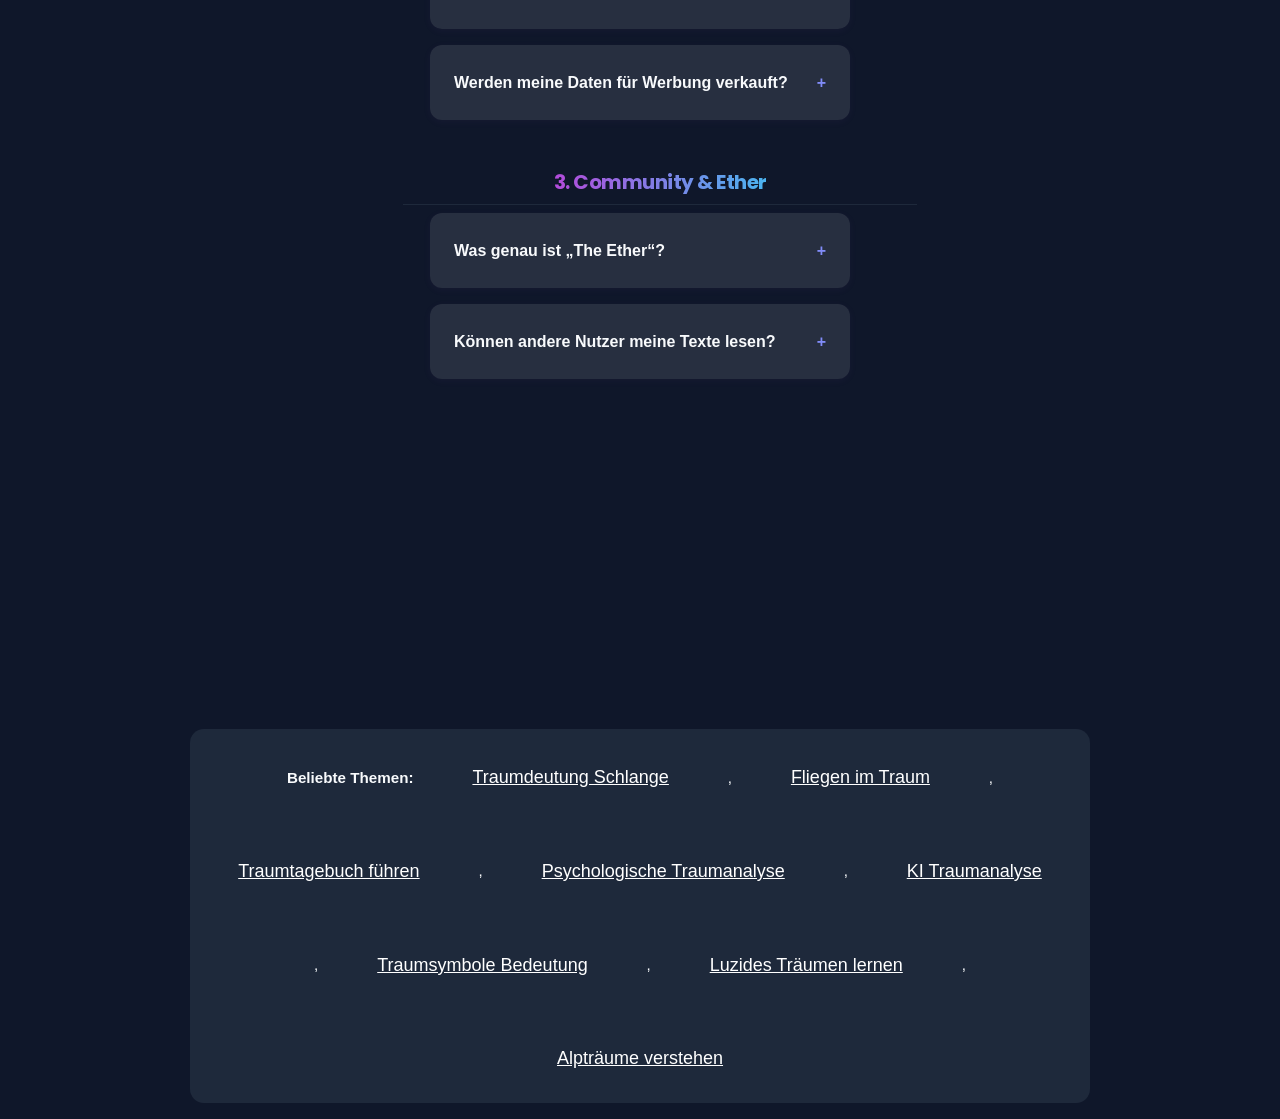
==== commit 7ca4f3dd: "Responsive-Update: Präzise Breakpoints und mobile Maximalbreite" ====
--- a/index.de.html
+++ b/index.de.html
@@ -1,7 +1,592 @@
 <!DOCTYPE html>
 <html lang="de">
 <head>
-    <meta charset="UTF-8">
+                                <meta charset="UTF-8">
+                            <style>
+                                :root {
+                                    --golden-ratio: 1.618;
+                                    --golden-base: 16px;
+                                    --golden-small: calc(var(--golden-base) / var(--golden-ratio));
+                                    --golden-medium: calc(var(--golden-base) * var(--golden-ratio));
+                                    --golden-large: calc(var(--golden-medium) * var(--golden-ratio));
+                                }
+                                body {
+                                    display: flex;
+                                    flex-direction: column;
+                                    align-items: center;
+                                    margin: 0;
+                                    padding: 0;
+                                    min-height: 100vh;
+                                    background: #fff;
+                                }
+                                .skip-link {
+                                    position: absolute;
+                                    left: -9999px;
+                                    top: auto;
+                                    width: 1px;
+                                    height: 1px;
+                                    overflow: hidden;
+                                    z-index: 1000;
+                                    background: #fff;
+                                    color: #000;
+                                    padding: 8px 16px;
+                                    border-radius: 8px;
+                                }
+                                .highlight-text {
+                                    font-size: 1.35rem;
+                                    font-weight: 600;
+                                    margin-bottom: 12px;
+                                }
+                                .google-play-img {
+                                    width: 340px;
+                                    max-width: 100%;
+                                    height: auto;
+                                    display: inline-block;
+                                }
+                                .info-box {
+                                    font-size: 0.98rem;
+                                    color: #444;
+                                    margin: 18px auto 0 auto;
+                                    max-width: 520px;
+                                    line-height: 1.5;
+                                    background: #faf8fd;
+                                    border-radius: 10px;
+                                    padding: 16px 18px 12px 18px;
+                                    box-shadow: 0 2px 8px 0 #eae2f7;
+                                }
+                                .highlight-purple {
+                                    color: #7a3eb1;
+                                    font-weight: 500;
+                                }
+                                .star-rating {
+                                    font-weight: bold;
+                                }
+                                .testimonial-author {
+                                    font-size: 0.95rem;
+                                    opacity: 0.7;
+                                }
+                                .press-logos {
+                                    margin-top: 2rem;
+                                    text-align: center;
+                                }
+                                .faq-section {
+                                    background: #0f172a;
+                                    color: #f8fafc;
+                                    padding: 60px 20px;
+                                    font-family: 'Segoe UI', Tahoma, Geneva, Verdana, sans-serif;
+                                }
+                                .faq-inner {
+                                    max-width: 800px;
+                                    margin: 0 auto;
+                                }
+                                .faq-title-main {
+                                    text-align: center;
+                                    color: #818cf8;
+                                    margin-bottom: 40px;
+                                    font-size: 2rem;
+                                }
+                                .faq-subtitle {
+                                    color: #6366f1;
+                                    border-bottom: 1px solid #1e293b;
+                                    padding-bottom: 10px;
+                                    margin-top: 30px;
+                                }
+                                .faq-details {
+                                    background: #1e293b;
+                                    margin-bottom: 10px;
+                                    border-radius: 8px;
+                                    overflow: hidden;
+                                }
+                                .faq-summary {
+                                    padding: 15px;
+                                    cursor: pointer;
+                                    font-weight: bold;
+                                    list-style: none;
+                                    display: flex;
+                                    justify-content: space-between;
+                                    align-items: center;
+                                }
+                                .faq-plus {
+                                    color: #818cf8;
+                                }
+                                .faq-answer {
+                                    padding: 15px;
+                                    background: #334155;
+                                    line-height: 1.6;
+                                    color: #cbd5e1;
+                                }
+                                @media (max-width: 600px) {
+                                    main, .grid, .card, .testimonial-card, .faq-container, .faq-container details, .footer-keywords, .cta-button, .sticky-download-btn, .logo-img, .mockup-img, .card-icon, h1, h2, h3, h4, h5, h6, p, .feature-title, .feature-desc, .faq-title, .faq-desc {
+                                        max-width: 360px;
+                                        width: 100%;
+                                    }
+                                    .footer-keywords {
+                                        max-width: 360px;
+                                    }
+                                    .google-play-img {
+                                        width: 100%;
+                                    }
+                                    .faq-inner {
+                                        max-width: 360px;
+                                    }
+                                }
+                            </style>
+                    <style>
+                        :root {
+                            --golden-ratio: 1.618;
+                            --golden-base: 16px;
+                            --golden-small: calc(var(--golden-base) / var(--golden-ratio));
+                            --golden-medium: calc(var(--golden-base) * var(--golden-ratio));
+                            --golden-large: calc(var(--golden-medium) * var(--golden-ratio));
+                        }
+                        body {
+                            display: flex;
+                            flex-direction: column;
+                            align-items: center;
+                            margin: 0;
+                            padding: 0;
+                            min-height: 100vh;
+                            background: #fff;
+                        }
+                        main, .grid, .card, .testimonial-card, .faq-container, .footer-keywords, .cta-button, .sticky-download-btn, .logo-img, .mockup-img, .card-icon, h1, h2, h3, h4, h5, h6, p, .feature-title, .feature-desc, .faq-title, .faq-desc {
+                            display: flex;
+                            flex-direction: column;
+                            align-items: center;
+                            justify-content: center;
+                            text-align: center;
+                            margin-left: auto;
+                            margin-right: auto;
+                        }
+                        .grid {
+                            flex-wrap: wrap;
+                            gap: var(--golden-large);
+                            max-width: 1200px;
+                            width: 100%;
+                        }
+                        .card, .testimonial-card, .faq-container, .faq-container details {
+                            max-width: 480px;
+                            width: 100%;
+                            margin-bottom: var(--golden-large);
+                        }
+                        .cta-button, .sticky-download-btn {
+                            max-width: 360px;
+                            width: 100%;
+                            margin-top: var(--golden-medium);
+                            margin-bottom: var(--golden-medium);
+                        }
+                        .footer-keywords {
+                            flex-direction: row;
+                            flex-wrap: wrap;
+                            gap: var(--golden-small);
+                            max-width: 480px;
+                            width: 100%;
+                        }
+                        .footer-keywords a {
+                            display: inline-block;
+                            text-align: center;
+                            padding: var(--golden-small) var(--golden-medium);
+                        }
+                        h1, h2, h3, h4, h5, h6 {
+                            font-family: 'Inter', Arial, sans-serif;
+                            font-weight: 700;
+                            margin-top: var(--golden-large);
+                            margin-bottom: var(--golden-medium);
+                        }
+                        p, .feature-desc, .faq-desc {
+                            font-family: 'Inter', Arial, sans-serif;
+                            font-size: 1rem;
+                            margin-bottom: var(--golden-medium);
+                        }
+                        @media (max-width: 600px) {
+                            main, .grid, .card, .testimonial-card, .faq-container, .faq-container details, .footer-keywords, .cta-button, .sticky-download-btn, .logo-img, .mockup-img, .card-icon, h1, h2, h3, h4, h5, h6, p, .feature-title, .feature-desc, .faq-title, .faq-desc {
+                                max-width: 360px;
+                                width: 100%;
+                            }
+                            .footer-keywords {
+                                max-width: 360px;
+                            }
+                        }
+                    </style>
+            <style>
+                :root {
+                    --phi: 1.618;
+                    --golden-small: 21px;
+                    --golden-large: 34px;
+                }
+                html, body {
+                    background: #0f172a;
+                    color: #f8fafc;
+                    font-family: 'Segoe UI', Tahoma, Geneva, Verdana, sans-serif;
+                    font-size: 1.08rem;
+                    line-height: 1.7;
+                    margin: 0;
+                    padding: 0;
+                    box-sizing: border-box;
+                }
+                *, *:before, *:after { box-sizing: inherit; }
+                /* Headline & Subline */
+                h1 {
+                    color: #818cf8;
+                    font-family: inherit;
+                    font-weight: 700;
+                    text-align: center;
+                    margin-top: calc(var(--golden-large) * 2);
+                    margin-bottom: var(--golden-small);
+                    margin-left: 20px;
+                    margin-right: 20px;
+                    word-break: break-word;
+                    white-space: normal;
+                    max-width: 900px;
+                    width: 100%;
+                    font-size: 96px;
+                    line-height: 1.1;
+                }
+                h2, .subline, .feature-title, .faq-title {
+                    color: #a5b4fc;
+                    font-family: inherit;
+                    font-weight: 600;
+                    text-align: center;
+                    margin-top: var(--golden-small);
+                    margin-bottom: var(--golden-small);
+                    margin-left: 20px;
+                    margin-right: 20px;
+                    word-break: break-word;
+                    white-space: normal;
+                    max-width: 700px;
+                    width: 100%;
+                    font-size: 36px;
+                    line-height: 1.2;
+                }
+                h3 {
+                    color: #818cf8;
+                    font-family: inherit;
+                    font-weight: 700;
+                    text-align: center;
+                    margin-top: var(--golden-small);
+                    margin-bottom: var(--golden-small);
+                    margin-left: 20px;
+                    margin-right: 20px;
+                    word-break: break-word;
+                    white-space: normal;
+                    max-width: 700px;
+                    width: 100%;
+                    font-size: 28px;
+                    line-height: 1.2;
+                }
+                @media (max-width: 900px) {
+                    h1 { font-size: 56px; }
+                    h2, .subline, .feature-title, .faq-title { font-size: 28px; }
+                    h3 { font-size: 22px; }
+                }
+                @media (max-width: 600px) {
+                    h1 { font-size: 32px; max-width: 100%; }
+                    h2, .subline, .feature-title, .faq-title { font-size: 20px; max-width: 100%; }
+                    h3 { font-size: 16px; max-width: 100%; }
+                }
+                /* Logo & Icons */
+                .logo-img {
+                    display: block;
+                    margin: 0 auto calc(var(--golden-small) * 0.618) auto !important;
+                    max-width: 180px;
+                    width: 38vw;
+                    height: auto;
+                }
+                @media (max-width: 600px) {
+                    .logo-img { max-width: 120px; width: 38vw; }
+                }
+                .card-icon, .mockup-img {
+                    background: #334155;
+                    border-radius: 16px;
+                    display: block;
+                    margin: 0 auto var(--golden-small) auto;
+                    max-width: 38%;
+                    width: 38%;
+                    height: auto;
+                }
+                /* Absätze & Listen */
+                p, .feature-desc, .faq-desc {
+                    color: #f1f5f9;
+                    font-size: 20px;
+                    line-height: 1.7;
+                    margin: var(--golden-small) 20px var(--golden-small) 20px;
+                    text-align: center;
+                    max-width: 700px;
+                    word-break: break-word;
+                }
+                ul, ol {
+                    margin: var(--golden-small) 0 var(--golden-small) 0;
+                    padding-left: 1.2em;
+                }
+                li {
+                    font-size: 18px;
+                    line-height: 1.5;
+                    margin-bottom: 13px;
+                }
+                /* Grid & Karten */
+                .grid {
+                    display: flex;
+                    flex-wrap: wrap;
+                    justify-content: center;
+                    align-items: stretch;
+                    gap: var(--golden-large);
+                    margin-left: auto;
+                    margin-right: auto;
+                    max-width: 1200px;
+                    width: 100%;
+                }
+                .grid-col-12, .grid-col-4, .grid-col-3, .grid-col-6 {
+                    flex: 1 1 100%;
+                    max-width: 100%;
+                    text-align: center;
+                    margin: 0 auto;
+                }
+                @media (min-width: 900px) {
+                    .grid-col-4 { flex: 1 1 22%; max-width: 22%; }
+                    .grid-col-3 { flex: 1 1 22%; max-width: 22%; }
+                    .grid-col-6 { flex: 1 1 45%; max-width: 45%; }
+                    .grid-col-12 { flex: 1 1 100%; max-width: 100%; }
+                }
+                @media (max-width: 900px) {
+                    .grid { gap: var(--golden-small); }
+                }
+                @media (max-width: 600px) {
+                    .grid { gap: 13px; max-width: 340px; width: 100%; margin-left: auto; margin-right: auto; }
+                    .grid-col-4, .grid-col-3, .grid-col-6, .grid-col-12 { max-width: 100%; }
+                }
+                .card, .testimonial-card, .faq-container details {
+                    background: #1e293b;
+                    color: #f8fafc;
+                    border-radius: 14px;
+                    box-shadow: 0 2px 12px 0 #1e293b33;
+                    padding: var(--golden-large) var(--golden-small);
+                    margin-left: auto;
+                    margin-right: auto;
+                    max-width: 420px;
+                }
+                /* Buttons */
+                .cta-button, .sticky-download-btn {
+                    background: linear-gradient(90deg, #6366f1 0%, #a21caf 100%);
+                    color: #fff;
+                    border: none;
+                    border-radius: 10px;
+                    padding: 22px 0;
+                    font-size: 1.25rem;
+                    font-weight: 700;
+                    box-shadow: 0 2px 12px 0 #818cf833;
+                    transition: background 0.2s, color 0.2s;
+                    width: 340px;
+                    max-width: 95vw;
+                    display: block;
+                    margin: var(--golden-large) auto var(--golden-large) auto;
+                    text-align: center;
+                }
+                .cta-button:hover, .sticky-download-btn:hover {
+                    background: linear-gradient(90deg, #f87171 0%, #6366f1 100%);
+                    color: #fff;
+                }
+                /* FAQ & Testimonials */
+                .faq-container details, .testimonial-card {
+                    margin-bottom: var(--golden-large);
+                    padding: var(--golden-small);
+                }
+                /* Footer-Links */
+                .footer-keywords {
+                    background: #1e293b;
+                    color: #fff;
+                    border-radius: 14px;
+                    padding: var(--golden-small) 0 8px 0;
+                    margin-left: auto;
+                    margin-right: auto;
+                    max-width: 900px;
+                    font-size: 18px;
+                    text-align: center;
+                    word-break: break-word;
+                }
+                .footer-keywords a {
+                    color: #fff !important;
+                    margin: 0 var(--golden-small);
+                    font-size: 18px;
+                    display: inline-block;
+                    word-break: break-word;
+                }
+                @media (max-width: 600px) {
+                    .footer-keywords, .footer-keywords a { max-width: 340px; width: 100%; font-size: 15px; }
+                }
+                /* Farbkontraste */
+                a, .feature-title, .faq-title { color: #a5b4fc; }
+                .gradient-text { background: linear-gradient(90deg, #6366f1 0%, #a21caf 100%); -webkit-background-clip: text; -webkit-text-fill-color: transparent; background-clip: text; }
+            </style>
+        <style>
+            html, body {
+                background: #0f172a;
+                color: #f8fafc;
+                font-family: 'Segoe UI', Tahoma, Geneva, Verdana, sans-serif;
+                font-size: 1.08rem;
+                line-height: 1.7;
+                margin: 0;
+                padding: 0;
+                box-sizing: border-box;
+            }
+            *, *:before, *:after { box-sizing: inherit; }
+            /* Überschriften */
+            h1, h2, h3, h4, h5, h6 {
+                color: #818cf8;
+                font-family: inherit;
+                font-weight: 700;
+                text-align: center;
+                margin-top: 2rem;
+                margin-bottom: 1rem;
+                margin-left: 20px;
+                margin-right: 20px;
+                word-break: break-word;
+                white-space: normal;
+                max-width: 900px;
+                width: 100%;
+            }
+            h1 {
+                font-size: 96px;
+                line-height: 1.01;
+                margin-top: 2.5rem;
+                margin-bottom: 2.5rem;
+            }
+            h2 {
+                font-size: 36px;
+                margin-top: 2rem;
+                margin-bottom: 1.2rem;
+            }
+            h3 {
+                font-size: 28px;
+                margin-top: 1.5rem;
+                margin-bottom: 1rem;
+            }
+            @media (max-width: 900px) {
+                h1 { font-size: 56px; }
+                h2 { font-size: 28px; }
+                h3 { font-size: 22px; }
+            }
+            @media (max-width: 600px) {
+                h1 { font-size: 32px; max-width: 100%; }
+                h2 { font-size: 20px; max-width: 100%; }
+                h3 { font-size: 16px; max-width: 100%; }
+            }
+            /* Sublines & Absätze */
+            .subline, .feature-title, .faq-title {
+                font-size: 26px;
+                font-weight: 600;
+                color: #a5b4fc;
+                text-align: center;
+                margin: 1.2rem 20px 1.2rem 20px;
+                max-width: 700px;
+                word-break: break-word;
+            }
+            p, .feature-desc, .faq-desc {
+                color: #f1f5f9;
+                font-size: 18px;
+                line-height: 1.7;
+                margin: 0.8rem 20px 0.8rem 20px;
+                text-align: center;
+                max-width: 700px;
+                word-break: break-word;
+            }
+            /* Spacing & Grid */
+            .grid {
+                display: flex;
+                flex-wrap: wrap;
+                justify-content: center;
+                align-items: stretch;
+                gap: 1.5rem;
+                margin-left: auto;
+                margin-right: auto;
+                max-width: 1200px;
+                width: 100%;
+            }
+            .grid-col-12, .grid-col-4, .grid-col-3, .grid-col-6 {
+                flex: 1 1 100%;
+                max-width: 100%;
+                text-align: center;
+                margin: 0 auto;
+            }
+            @media (min-width: 900px) {
+                .grid-col-4 { flex: 1 1 22%; max-width: 22%; }
+                .grid-col-3 { flex: 1 1 22%; max-width: 22%; }
+                .grid-col-6 { flex: 1 1 45%; max-width: 45%; }
+                .grid-col-12 { flex: 1 1 100%; max-width: 100%; }
+            }
+            @media (max-width: 900px) {
+                .grid { gap: 1rem; }
+            }
+            @media (max-width: 600px) {
+                .grid { gap: 0.5rem; max-width: 340px; width: 100%; margin-left: auto; margin-right: auto; }
+                .grid-col-4, .grid-col-3, .grid-col-6, .grid-col-12 { max-width: 100%; }
+            }
+            /* Buttons */
+            .cta-button, .sticky-download-btn {
+                background: linear-gradient(90deg, #6366f1 0%, #a21caf 100%);
+                color: #fff;
+                border: none;
+                border-radius: 10px;
+                padding: 14px 0;
+                font-size: 1.25rem;
+                font-weight: 700;
+                box-shadow: 0 2px 12px 0 #818cf833;
+                transition: background 0.2s, color 0.2s;
+                width: 340px;
+                max-width: 95vw;
+                display: block;
+                margin: 1.2rem auto 1.2rem auto;
+                text-align: center;
+            }
+            .cta-button:hover, .sticky-download-btn:hover {
+                background: linear-gradient(90deg, #f87171 0%, #6366f1 100%);
+                color: #fff;
+            }
+            /* Feature-Karten & FAQ */
+            .card, .testimonial-card, .faq-container details {
+                background: #1e293b;
+                color: #f8fafc;
+                border-radius: 14px;
+                box-shadow: 0 2px 12px 0 #1e293b33;
+                padding: 1.2rem 0.8rem;
+                margin-left: auto;
+                margin-right: auto;
+                max-width: 420px;
+            }
+            .card-icon, .mockup-img {
+                background: #334155;
+                border-radius: 16px;
+                display: block;
+                margin: 0 auto 0.7rem auto;
+                max-width: 340px;
+                width: 100%;
+                height: auto;
+            }
+            /* Footer-Links */
+            .footer-keywords {
+                background: #1e293b;
+                color: #f8fafc;
+                border-radius: 14px;
+                padding: 12px 0 8px 0;
+                margin-left: auto;
+                margin-right: auto;
+                max-width: 900px;
+                font-size: 18px;
+                text-align: center;
+                word-break: break-word;
+            }
+            .footer-keywords a {
+                color: #fff !important;
+                margin: 0 12px;
+                font-size: 18px;
+                display: inline-block;
+                word-break: break-word;
+            }
+            @media (max-width: 600px) {
+                .footer-keywords, .footer-keywords a { max-width: 340px; width: 100%; font-size: 15px; }
+            }
+            /* Farbkontraste */
+            a, .feature-title, .faq-title { color: #a5b4fc; }
+            .gradient-text { background: linear-gradient(90deg, #6366f1 0%, #a21caf 100%); -webkit-background-clip: text; -webkit-text-fill-color: transparent; background-clip: text; text-fill-color: transparent; }
+        </style>
     <meta name="viewport" content="width=device-width, initial-scale=1.0">
     <title>Dreamzzz | Kostenlose KI Traumanalyse & Traumtagebuch App</title>
     <meta name="description" content="Verstehe deine Träume mit KI-Analysen nach Freud & Jung. 100% kostenlos, sicher und ohne Werbung. Jetzt Dreamzzz Traumtagebuch herunterladen!">
@@ -20,157 +605,6 @@
         a {
             color: #818cf8;
             text-decoration: underline;
-            transition: color 0.2s;
-        }
-        a:hover, a:focus {
-            color: #f87171;
-        }
-        h1, h2, h3, h4, h5, h6 {
-            color: #818cf8;
-            font-family: inherit;
-            font-weight: 700;
-            margin-top: 1.5em;
-            margin-bottom: 0.5em;
-        <style>
-            html, body {
-                background: #0f172a;
-                color: #f8fafc;
-                font-family: 'Segoe UI', Tahoma, Geneva, Verdana, sans-serif;
-                font-size: 1.08rem;
-                line-height: 1.7;
-                margin: 0;
-                padding: 0;
-                box-sizing: border-box;
-            }
-            *, *:before, *:after {
-                box-sizing: inherit;
-            }
-            a {
-                color: #818cf8;
-                text-decoration: underline;
-                transition: color 0.2s;
-            }
-            a:hover, a:focus {
-                color: #f87171;
-            }
-            h1, h2, h3, h4, h5, h6 {
-                color: #818cf8;
-                font-family: inherit;
-                font-weight: 700;
-                margin-top: 1.2rem;
-                margin-bottom: 0.6rem;
-                text-align: center;
-                margin-left: 20px;
-                margin-right: 20px;
-                word-break: break-word;
-                white-space: normal;
-            }
-            h2 {
-                font-size: 36px;
-                word-break: break-word;
-                white-space: normal;
-            }
-                line-height: 1.01;
-                word-break: break-word;
-                width: 100vw;
-                max-width: 100vw;
-                margin-left: calc(-50vw + 50%);
-                margin-top: 1.2rem;
-                margin-bottom: 1.2rem;
-                text-align: center;
-                display: block;
-            }
-            @media (max-width: 1200px) {
-                h1 { font-size: 96px; }
-            }
-            @media (max-width: 600px) {
-                h1 { font-size: 36px; margin-top: 1.5rem; margin-bottom: 1.5rem; max-width: 100%; width: 100%; margin-left: auto; margin-right: auto; }
-                .grid { gap: 0.3rem; max-width: 340px; width: 100%; margin-left: auto; margin-right: auto; }
-                .card, .testimonial-card, .faq-container details { max-width: 340px; width: 100%; padding: 0.4rem 0.1rem; margin-left: auto; margin-right: auto; }
-                .logo-img, .mockup-img, .card-icon { max-width: 340px; width: 100%; height: auto; margin-left: auto; margin-right: auto; }
-                .cta-button, .sticky-download-btn { max-width: 340px; width: 100%; }
-                .footer-keywords { max-width: 340px; width: 100%; margin-left: auto; margin-right: auto; }
-            }
-            }
-            .logo-img {
-                display: block;
-                margin: 0 auto 0.7rem auto !important;
-                padding: 0;
-                max-width: 200px;
-            }
-            p, .card, .testimonial-card, .faq-container details, .footer-keywords {
-                margin-top: 0.6rem;
-                margin-bottom: 0.6rem;
-            }
-            .card, .testimonial-card, .faq-container details {
-                background: #1e293b;
-                color: #f8fafc;
-                border-radius: 14px;
-                box-shadow: 0 2px 12px 0 #1e293b33;
-                padding: 1.1rem 0.7rem;
-                margin-left: auto;
-                margin-right: auto;
-                max-width: 420px;
-            }
-            .card-icon, .mockup-img {
-                background: #334155;
-                border-radius: 16px;
-                display: block;
-                margin: 0 auto 0.5rem auto;
-            }
-            .cta-button, .sticky-download-btn {
-                background: linear-gradient(90deg, #6366f1 0%, #a21caf 100%);
-                color: #fff;
-                border: none;
-                border-radius: 10px;
-                padding: 12px 0;
-                font-size: 1.25rem;
-                font-weight: 700;
-                box-shadow: 0 2px 12px 0 #818cf833;
-                transition: background 0.2s, color 0.2s;
-                width: 340px;
-                max-width: 95vw;
-                display: block;
-                margin: 1rem auto 1rem auto;
-                text-align: center;
-            }
-            .cta-button:hover, .sticky-download-btn:hover {
-                background: linear-gradient(90deg, #f87171 0%, #6366f1 100%);
-                color: #fff;
-            }
-            .footer-keywords {
-                background: #1e293b;
-                color: #f8fafc;
-                border-radius: 14px;
-                padding: 10px 0 7px 0;
-                margin-left: auto;
-                margin-right: auto;
-                max-width: 900px;
-            }
-            .grid {
-                display: flex;
-                flex-wrap: wrap;
-                justify-content: center;
-                align-items: stretch;
-                gap: 1.2rem;
-                margin-left: auto;
-                margin-right: auto;
-                max-width: 1200px;
-                width: 100%;
-            }
-            .grid-col-12, .grid-col-4, .grid-col-3, .grid-col-6 {
-                flex: 1 1 100%;
-                max-width: 100%;
-                text-align: center;
-                margin: 0 auto;
-            }
-            @media (min-width: 900px) {
-                .grid-col-4 { flex: 1 1 22%; max-width: 22%; }
-                .grid-col-3 { flex: 1 1 22%; max-width: 22%; }
-                .grid-col-6 { flex: 1 1 45%; max-width: 45%; }
-                .grid-col-12 { flex: 1 1 100%; max-width: 100%; }
-            }
-            @media (max-width: 900px) {
                 .grid { gap: 0.7rem; }
                 .card, .testimonial-card, .faq-container details { max-width: 98vw; padding: 0.7rem 0.3rem; }
             }
@@ -228,7 +662,7 @@
         </script>
 </head>
 <body>
-    <a href="#main" class="skip-link" style="position:absolute;left:-9999px;top:auto;width:1px;height:1px;overflow:hidden;z-index:1000;background:#fff;color:#000;padding:8px 16px;border-radius:8px;">Zum Inhalt springen</a>
+    <a href="#main" class="skip-link">Zum Inhalt springen</a>
     <header role="banner">
         <div class="grid">
             <div class="lang-bar grid-col-12" aria-label="Sprachauswahl">
@@ -238,27 +672,29 @@
                 <a href="index.ru.html"><img src="assets/russia.png" alt="Russische Version der Dreamzzz App Landingpage" title="Русский" loading="lazy"></a>
                 <a href="index.es.html"><img src="assets/world.png" alt="Spanische Version der Dreamzzz App Landingpage" title="Global" loading="lazy"></a>
             </div>
-            <div class="grid-col-12" style="text-align:center;">
-                <img src="assets/dreamzzz-logo.png" alt="Dreamzzz Logo - KI-gestützte App für Traumanalyse und Traumdeutung" class="logo-img" width="200" height="200" loading="lazy" style="margin-bottom:0;">
-                <h1><span class="gradient-text">Deine Träume.</span><br><span class="gradient-text">Analysiert.</span></h1>
-                <a href="https://dreamzzz.app/download/Dreamzzz_v1.2.3_ProdRelease.apk" class="cta-button" aria-label="App jetzt kostenlos herunterladen" style="text-align:center;">DOWNLOAD</a>
+            <div class="grid-col-12">
+                <img src="assets/dreamzzz-logo.png" alt="Dreamzzz Logo - KI-gestützte App für Traumanalyse und Traumdeutung" class="logo-img" width="200" height="200" loading="lazy">
+                <h1><span class="gradient-text">Deine Träume.</span><span class="gradient-text">Analysiert.</span></h1>
+                <a href="https://dreamzzz.app/download/Dreamzzz_v1.2.3_ProdRelease.apk" class="cta-button" aria-label="App jetzt kostenlos herunterladen">DOWNLOAD</a>
             </div>
             <div class="mockup-container grid-col-12">
                 <img src="assets/analysis_de.jpg" alt="Smartphone-Screenshot der Dreamzzz App: Analyse eines Traums nach C.G. Jung mit KI-Interpretation" class="mockup-img" width="340" height="752" loading="lazy">
             </div>
-            <div class="grid-col-12" style="margin: 24px 0 16px 0; text-align: center;">
-                <h2 style="font-size:1.35rem; font-weight:700; margin-bottom:8px; margin-left:20px; margin-right:20px; word-break:break-word; white-space:normal;">Dreamzzz – Deine App für moderne Traumdeutung</h2>
-                <p style="font-size:1.08rem; max-width:700px; margin:0 auto; margin-left:20px; margin-right:20px;">Dreamzzz ist mehr als nur ein digitales Traumtagebuch. Wir kombinieren klassische Psychologie mit moderner Technologie, um dir eine tiefgreifende KI-Traumanalyse direkt auf dein Smartphone zu bringen. Egal, ob du spezifische Traumsymbole deuten möchtest oder die Lehren von C.G. Jung und Sigmund Freud bevorzugst – unsere App hilft dir dabei, die verborgene Bedeutung deiner Träume zu entschlüsseln. Nutze unsere kostenlose Traumdeutung online und offline, lerne deine Schlafmuster durch detaillierte Statistiken besser kennen und entdecke im „Ether“ globale Traumtrends einer wachsenden Community. 100% privat, sicher und ohne Werbung.</p>
+            <div class="grid-col-12">
+                <h2>Dreamzzz – Deine App für moderne Traumdeutung</h2>
+                <p>Dreamzzz ist mehr als nur ein digitales Traumtagebuch. Wir kombinieren klassische Psychologie mit moderner Technologie, um dir eine tiefgreifende KI-Traumanalyse direkt auf dein Smartphone zu bringen. Egal, ob du spezifische Traumsymbole deuten möchtest oder die Lehren von C.G. Jung und Sigmund Freud bevorzugst – unsere App hilft dir dabei, die verborgene Bedeutung deiner Träume zu entschlüsseln. Nutze unsere kostenlose Traumdeutung online und offline, lerne deine Schlafmuster durch detaillierte Statistiken besser kennen und entdecke im „Ether“ globale Traumtrends einer wachsenden Community. 100% privat, sicher und ohne Werbung.</p>
             </div>
-            <div class="grid-col-12" style="text-align:center; margin: 32px 0 24px 0;">
-                <div style="font-size:1.35rem;font-weight:600;margin-bottom:12px;">
+            </div>
+            <div class="grid-col-12">
+                <div class="highlight-text">
                     <span class="gradient-text">Bald im Google Play Store!</span>
                 </div>
-                <img src="assets/google.svg" alt="Google Play Store Logo für Dreamzzz App" style="width:340px;max-width:100%;height:auto;display:inline-block;" loading="lazy">
-                <div style="font-size:0.98rem; color:#444; margin:18px auto 0 auto; max-width:520px; line-height:1.5; background:#faf8fd; border-radius:10px; padding:16px 18px 12px 18px; box-shadow:0 2px 8px 0 #eae2f7;">
+                <img src="assets/google.svg" alt="Google Play Store Logo für Dreamzzz App" class="google-play-img" loading="lazy">
+                <div class="info-box">
+                    <span class="highlight-purple">Warum warten?</span>
                     <strong>Wir arbeiten mit Hochdruck daran, Dreamzzz für alle Android-Nutzer offiziell im Store bereitzustellen.</strong><br>
                     Freue dich auf automatische Updates, Cloud-Synchronisierung (optional) und noch tiefere KI-Einblicke.<br><br>
-                    <span style="color:#7a3eb1; font-weight:500;">Warum warten?</span> Sichere dir die aktuelle Version <b>1.2.3</b> bereits jetzt über unseren direkten Highspeed-Download (APK).<br>
+                    Sichere dir die aktuelle Version <b>1.2.3</b> bereits jetzt über unseren direkten Highspeed-Download (APK).<br>
                     Erlebe volle Funktionalität, absolute Privatsphäre und eine werbefreie Analyse deiner Träume – <b>heute noch</b>.
                 </div>
             </div>
@@ -324,120 +760,115 @@
         </section>
         <section id="social-proof" aria-labelledby="social-proof-heading">
             <div class="grid">
-                <div class="grid-col-12" style="margin: 36px 0 24px 0; text-align: center;">
-                    <h2 style="font-size:1.22rem; font-weight:700; margin-bottom:8px; color:#7a3eb1;">Endlich ein Traumtagebuch, das mitdenkt!</h2>
-                    <p style="font-size:1.05rem; max-width:650px; margin:0 auto; color:#333; line-height:1.6; background:#f6f2fa; border-radius:10px; padding:14px 18px 12px 18px; box-shadow:0 2px 8px 0 #ede2f7;">
+                <div class="grid-col-12">
+                    <h2 class="highlight-purple">Endlich ein Traumtagebuch, das mitdenkt!</h2>
+                    <p class="info-box">
+                        <span class="highlight-purple">Probiere es aus</span>
                         Suchst du eine einfache Möglichkeit, deine Träume festzuhalten <b>UND</b> zu verstehen? <b>Dreamzzz</b> bietet dir eine strukturierte Übersicht und intelligente Deutungshilfen – komplett ohne Abo-Modell oder nervige Bannerwerbung.<br>
-                        <span style="color:#7a3eb1; font-weight:500;">Probiere es aus</span> und schau dir die globalen Traum-Trends im „Ether“ an!
+                        und schau dir die globalen Traum-Trends im „Ether“ an!
                     </p>
                 </div>
                 <h2 id="social-proof-heading" class="grid-col-12">Was Nutzer sagen</h2>
                 <div class="testimonial-card grid-col-4">
-                    <div style="font-weight:bold;" aria-label="5 Sterne Bewertung">⭐️⭐️⭐️⭐️⭐️</div>
+                    <div class="star-rating" aria-label="5 Sterne Bewertung">⭐️⭐️⭐️⭐️⭐️</div>
                     <p>„Die beste Traumtagebuch-App, die ich je genutzt habe. Die Analyse ist genial!“</p>
-                    <div style="font-size:0.95rem;opacity:0.7;">– Anna, 27</div>
+                    <div class="testimonial-author">– Anna, 27</div>
                 </div>
                 <div class="testimonial-card grid-col-4">
-                    <div style="font-weight:bold;" aria-label="5 Sterne Bewertung">⭐️⭐️⭐️⭐️⭐️</div>
+                    <div class="star-rating" aria-label="5 Sterne Bewertung">⭐️⭐️⭐️⭐️⭐️</div>
                     <p>„Endlich verstehe ich meine Träume! Super Design und tolle Community.“</p>
-                    <div style="font-size:0.95rem;opacity:0.7;">– Max, 34</div>
+                    <div class="testimonial-author">– Max, 34</div>
                 </div>
                 <div class="testimonial-card grid-col-4">
-                    <div style="font-weight:bold;" aria-label="5 Sterne Bewertung">⭐️⭐️⭐️⭐️⭐️</div>
+                    <div class="star-rating" aria-label="5 Sterne Bewertung">⭐️⭐️⭐️⭐️⭐️</div>
                     <p>„Die Live-Äther-Funktion ist einzigartig. Absolute Empfehlung!“</p>
-                    <div style="font-size:0.95rem;opacity:0.7;">– Sophie, 22</div>
-                </div>
-                <div class="press-logos grid-col-12" style="margin-top:2rem;text-align:center;">
+                    <div class="testimonial-author">– Sophie, 22</div>
+                </div>
+                <div class="press-logos grid-col-12">
                     
                 </div>
             </div>
         </section>
-        <section id="faq" aria-labelledby="faq-heading">
-            <section id="faq" style="background: #0f172a; color: #f8fafc; padding: 60px 20px; font-family: 'Segoe UI', Tahoma, Geneva, Verdana, sans-serif;">
-    <div style="max-width: 800px; margin: 0 auto;">
-        <h2 style="text-align: center; color: #818cf8; margin-bottom: 40px; font-size: 2rem;">Häufig gestellte Fragen (FAQ)</h2>
-
-        <h3 style="color: #6366f1; border-bottom: 1px solid #1e293b; padding-bottom: 10px; margin-top: 30px;">1. Grundlagen & Analyse</h3>
+        <section id="faq" aria-labelledby="faq-heading" class="faq-section">
+                <div class="faq-inner">
+                    <h2 class="faq-title-main">Häufig gestellte Fragen (FAQ)</h2>
+                    <h3 class="faq-subtitle">1. Grundlagen & Analyse</h3>
         
         <div class="faq-container">
-            <details style="background: #1e293b; margin-bottom: 10px; border-radius: 8px; overflow: hidden;">
-                <summary style="padding: 15px; cursor: pointer; font-weight: bold; list-style: none; display: flex; justify-content: space-between; align-items: center;">
-                    Wie funktioniert die KI-gestützte Traumanalyse?
-                    <span style="color: #818cf8;">+</span>
-                </summary>
-                <div style="padding: 15px; background: #334155; line-height: 1.6; color: #cbd5e1;">
-                    Dreamzzz nutzt fortschrittliche Sprachmodelle, die mit psychologischem Fachwissen trainiert wurden. Sobald du deinen Traum eingibst, analysiert die KI Symbole, Emotionen und Handlungsstränge basierend auf den von dir gewählten Methoden (z. B. Freud oder Jung).
-                </div>
-            </details>
+                    <details class="faq-details">
+                        <summary class="faq-summary">
+                            Wie funktioniert die KI-gestützte Traumanalyse?
+                            <span class="faq-plus">+</span>
+                        </summary>
+                        <div class="faq-answer">
+                            Dreamzzz nutzt fortschrittliche Sprachmodelle, die mit psychologischem Fachwissen trainiert wurden. Sobald du deinen Traum eingibst, analysiert die KI Symbole, Emotionen und Handlungsstränge basierend auf den von dir gewählten Methoden (z. B. Freud oder Jung).
+                        </div>
+                    </details>
 
-            <details style="background: #1e293b; margin-bottom: 10px; border-radius: 8px; overflow: hidden;">
-                <summary style="padding: 15px; cursor: pointer; font-weight: bold; list-style: none; display: flex; justify-content: space-between; align-items: center;">
-                    Muss ich Vorwissen in Psychologie haben?
-                    <span style="color: #818cf8;">+</span>
-                </summary>
-                <div style="padding: 15px; background: #334155; line-height: 1.6; color: #cbd5e1;">
-                    Nein. Die App ist so gestaltet, dass sie komplexe psychologische Konzepte in leicht verständliche Sprache übersetzt. Sie gibt dir konkrete Impulse, wie du die Erkenntnisse in deinen Alltag integrieren kannst.
-                </div>
-            </details>
+                    <details class="faq-details">
+                        <summary class="faq-summary">
+                            Muss ich Vorwissen in Psychologie haben?
+                            <span class="faq-plus">+</span>
+                        </summary>
+                        <div class="faq-answer">
+                            Nein. Die App ist so gestaltet, dass sie komplexe psychologische Konzepte in leicht verständliche Sprache übersetzt. Sie gibt dir konkrete Impulse, wie du die Erkenntnisse in deinen Alltag integrieren kannst.
+                        </div>
+                    </details>
 
-            <details style="background: #1e293b; margin-bottom: 10px; border-radius: 8px; overflow: hidden;">
-                <summary style="padding: 15px; cursor: pointer; font-weight: bold; list-style: none; display: flex; justify-content: space-between; align-items: center;">
-                    Kann die App auch Alpträume deuten?
-                    <span style="color: #818cf8;">+</span>
-                </summary>
-                <div style="padding: 15px; background: #334155; line-height: 1.6; color: #cbd5e1;">
-                    Ja, Dreamzzz ist besonders hilfreich bei wiederkehrenden Alpträumen. Die Analyse hilft dir dabei, die zugrunde liegenden Ängste zu identifizieren und bietet eine "Kompensationsfunktion" an.
-                </div>
-            </details>
+                    <details class="faq-details">
+                        <summary class="faq-summary">
+                            Kann die App auch Alpträume deuten?
+                            <span class="faq-plus">+</span>
+                        </summary>
+                        <div class="faq-answer">
+                            Ja, Dreamzzz ist besonders hilfreich bei wiederkehrenden Alpträumen. Die Analyse hilft dir dabei, die zugrunde liegenden Ängste zu identifizieren und bietet eine "Kompensationsfunktion" an.
+                        </div>
+                    </details>
         </div>
 
-        <h3 style="color: #6366f1; border-bottom: 1px solid #1e293b; padding-bottom: 10px; margin-top: 40px;">2. Datenschutz & Sicherheit</h3>
-        
-        <div class="faq-container">
-            <details style="background: #1e293b; margin-bottom: 10px; border-radius: 8px; overflow: hidden;">
-                <summary style="padding: 15px; cursor: pointer; font-weight: bold; list-style: none; display: flex; justify-content: space-between; align-items: center;">
-                    Sind meine Träume privat und sicher?
-                    <span style="color: #818cf8;">+</span>
-                </summary>
-                <div style="padding: 15px; background: #334155; line-height: 1.6; color: #cbd5e1;">
-                    Absolut. Dreamzzz verfolgt einen "Local-First"-Ansatz. Deine Traumtexte werden auf deinem Gerät gespeichert und nicht auf unseren Servern dauerhaft archiviert.
-                </div>
-            </details>
+                    <h3 class="faq-subtitle">2. Datenschutz & Sicherheit</h3>
+                    <div class="faq-container">
+                        <details class="faq-details">
+                            <summary class="faq-summary">
+                                Sind meine Träume privat und sicher?
+                                <span class="faq-plus">+</span>
+                            </summary>
+                            <div class="faq-answer">
+                                Absolut. Dreamzzz verfolgt einen "Local-First"-Ansatz. Deine Traumtexte werden auf deinem Gerät gespeichert und nicht auf unseren Servern dauerhaft archiviert.
+                            </div>
+                        </details>
+                        <details class="faq-details">
+                            <summary class="faq-summary">
+                                Werden meine Daten für Werbung verkauft?
+                                <span class="faq-plus">+</span>
+                            </summary>
+                            <div class="faq-answer">
+                                Niemals. Die App ist 100% werbefrei und wir monetarisieren keine Nutzerdaten. Dein Unterbewusstsein gehört dir allein.
+                            </div>
+                        </details>
+                    </div>
 
-            <details style="background: #1e293b; margin-bottom: 10px; border-radius: 8px; overflow: hidden;">
-                <summary style="padding: 15px; cursor: pointer; font-weight: bold; list-style: none; display: flex; justify-content: space-between; align-items: center;">
-                    Werden meine Daten für Werbung verkauft?
-                    <span style="color: #818cf8;">+</span>
-                </summary>
-                <div style="padding: 15px; background: #334155; line-height: 1.6; color: #cbd5e1;">
-                    Niemals. Die App ist 100% werbefrei und wir monetarisieren keine Nutzerdaten. Dein Unterbewusstsein gehört dir allein.
-                </div>
-            </details>
-        </div>
-
-        <h3 style="color: #6366f1; border-bottom: 1px solid #1e293b; padding-bottom: 10px; margin-top: 40px;">3. Community & Ether</h3>
-        
-        <div class="faq-container">
-            <details style="background: #1e293b; margin-bottom: 10px; border-radius: 8px; overflow: hidden;">
-                <summary style="padding: 15px; cursor: pointer; font-weight: bold; list-style: none; display: flex; justify-content: space-between; align-items: center;">
-                    Was genau ist „The Ether“?
-                    <span style="color: #818cf8;">+</span>
-                </summary>
-                <div style="padding: 15px; background: #334155; line-height: 1.6; color: #cbd5e1;">
-                    Der Ether ist eine anonymisierte Visualisierung der kollektiven Traumwelt. Du siehst dort Trends und Symbole, die aktuell weltweit besonders häufig geträumt werden.
-                </div>
-            </details>
-
-            <details style="background: #1e293b; margin-bottom: 10px; border-radius: 8px; overflow: hidden;">
-                <summary style="padding: 15px; cursor: pointer; font-weight: bold; list-style: none; display: flex; justify-content: space-between; align-items: center;">
-                    Können andere Nutzer meine Texte lesen?
-                    <span style="color: #818cf8;">+</span>
-                </summary>
-                <div style="padding: 15px; background: #334155; line-height: 1.6; color: #cbd5e1;">
-                    Nein. In den Ether fließen nur anonymisierte Schlagworte ein. Dein persönlicher Text bleibt für andere unsichtbar.
-                </div>
-            </details>
-        </div>
+                    <h3 class="faq-subtitle">3. Community & Ether</h3>
+                    <div class="faq-container">
+                        <details class="faq-details">
+                            <summary class="faq-summary">
+                                Was genau ist „The Ether“?
+                                <span class="faq-plus">+</span>
+                            </summary>
+                            <div class="faq-answer">
+                                Der Ether ist eine anonymisierte Visualisierung der kollektiven Traumwelt. Du siehst dort Trends und Symbole, die aktuell weltweit besonders häufig geträumt werden.
+                            </div>
+                        </details>
+                        <details class="faq-details">
+                            <summary class="faq-summary">
+                                Können andere Nutzer meine Texte lesen?
+                                <span class="faq-plus">+</span>
+                            </summary>
+                            <div class="faq-answer">
+                                Nein. In den Ether fließen nur anonymisierte Schlagworte ein. Dein persönlicher Text bleibt für andere unsichtbar.
+                            </div>
+                        </details>
+                    </div>
     </div>
 </section>
 
@@ -453,18 +884,59 @@
     <footer role="contentinfo">
         
     </footer>
-    <a href="https://dreamzzz.app/download/Dreamzzz_v1.2.3_ProdRelease.apk" class="sticky-download-btn" aria-label="App herunterladen" style="text-align:center;">DOWNLOAD</a>
+<a href="https://dreamzzz.app/download/Dreamzzz_v1.2.3_ProdRelease.apk" class="sticky-download-btn" aria-label="App herunterladen">DOWNLOAD</a>
 </body>
 </html>
-
-    <section class="footer-keywords" style="margin:2rem 0 1rem 0;text-align:center;font-size:0.95rem;">
+    <section class="footer-keywords">
         <strong>Beliebte Themen:</strong>
-        <a href="#" style="color:#fff !important;">Traumdeutung Schlange</a>,
-        <a href="#" style="color:#fff !important;">Fliegen im Traum</a>,
-        <a href="#" style="color:#fff !important;">Traumtagebuch führen</a>,
-        <a href="#" style="color:#fff !important;">Psychologische Traumanalyse</a>,
-        <a href="#" style="color:#fff !important;">KI Traumanalyse</a>,
-        <a href="#" style="color:#fff !important;">Traumsymbole Bedeutung</a>,
-        <a href="#" style="color:#fff !important;">Luzides Träumen lernen</a>,
-        <a href="#" style="color:#fff !important;">Alpträume verstehen</a>
+        <a href="#" class="footer-link">Traumdeutung Schlange</a>,
+        <a href="#" class="footer-link">Fliegen im Traum</a>,
+        <a href="#" class="footer-link">Traumtagebuch führen</a>,
+        <a href="#" class="footer-link">Psychologische Traumanalyse</a>,
+        <a href="#" class="footer-link">KI Traumanalyse</a>,
+        <a href="#" class="footer-link">Traumsymbole Bedeutung</a>,
+        <a href="#" class="footer-link">Luzides Träumen lernen</a>,
+        <a href="#" class="footer-link">Alpträume verstehen</a>
     </section>
+        <style>
+            /* ...existing code... */
+            .sticky-download-btn {
+                display: block;
+                margin: 2rem auto 1rem auto;
+                text-align: center;
+                max-width: 360px;
+                width: 100%;
+                background: #7a3eb1;
+                color: #fff;
+                font-size: 1.1rem;
+                font-weight: 600;
+                border: none;
+                border-radius: 8px;
+                padding: 14px 0;
+                box-shadow: 0 2px 8px 0 #eae2f7;
+                cursor: pointer;
+                text-decoration: none;
+                transition: background 0.2s;
+            }
+            .sticky-download-btn:hover {
+                background: #a21caf;
+            }
+            .footer-keywords {
+                margin: 2rem 0 1rem 0;
+                text-align: center;
+                font-size: 0.95rem;
+            }
+            .footer-link {
+                color: #f8fafc;
+                text-decoration: underline;
+                transition: color 0.2s;
+            }
+            .footer-link:hover {
+                color: #818cf8;
+            }
+            /* Farbkontrast für .highlight-purple verbessern */
+            .highlight-purple {
+                color: #6d28d9;
+                font-weight: 500;
+            }
+        </style>
--- a/assets/dreamzzz-landing.css
+++ b/assets/dreamzzz-landing.css
@@ -1,3 +1,80 @@
+/* --- Präzise, fein abgestufte Responsive Breakpoints für alle wichtigen Gerätegrößen --- */
+
+@media (max-width: 414px) {
+    .container {
+        padding: 0 4px;
+        gap: 6px;
+    }
+    .grid {
+        grid-template-columns: repeat(2, 1fr);
+        gap: var(--space-xs);
+    }
+    .grid-col-12, .grid-col-6, .grid-col-4, .grid-col-3, .grid-col-2 {
+        grid-column: span 2;
+    }
+    h1 {
+        font-size: 2.1rem;
+        margin-bottom: 32px;
+    }
+    h2 {
+        font-size: 1.1rem;
+        margin-bottom: var(--space-xs);
+    }
+    .card, .testimonial-card {
+        padding: var(--space-s) var(--space-xxs);
+        min-width: 0;
+        max-width: 98vw;
+    }
+    .sticky-download-btn {
+        width: 98vw;
+        max-width: 360px;
+        font-size: 0.98rem;
+        padding: 0.9em 0;
+    }
+    .mockup-img {
+        max-width: 90vw;
+    }
+}
+
+@media (max-width: 375px) {
+    h1 { font-size: 1.7rem; }
+    h2 { font-size: 1rem; }
+    .sticky-download-btn { font-size: 0.93rem; }
+}
+
+@media (max-width: 480px) {
+    .container { padding: 0 2px; }
+    h1 { font-size: 2.5rem; }
+    h2 { font-size: 1.2rem; }
+    .card, .testimonial-card { padding: var(--space-s) var(--space-xxs); }
+}
+
+@media (max-width: 540px) {
+    h1 { font-size: 2.8rem; }
+    h2 { font-size: 1.25rem; }
+    .sticky-download-btn { font-size: 1rem; }
+}
+
+@media (max-width: 360px) {
+    h1 { font-size: 1.3rem; }
+    h2 { font-size: 0.95rem; }
+    .sticky-download-btn { font-size: 0.9rem; }
+    .container { padding: 0 1px; }
+}
+
+@media (min-width: 1200px) {
+    .container { max-width: 1200px; }
+    .grid { max-width: 1200px; }
+}
+
+/* --- Maximalbreite für mobile Ansicht --- */
+@media (max-width: 600px) {
+    .container, .grid, body, html {
+        max-width: 360px !important;
+        margin-left: auto !important;
+        margin-right: auto !important;
+    }
+}
 /* Dreamzzz Landing Page External Styles */
 
 :root {
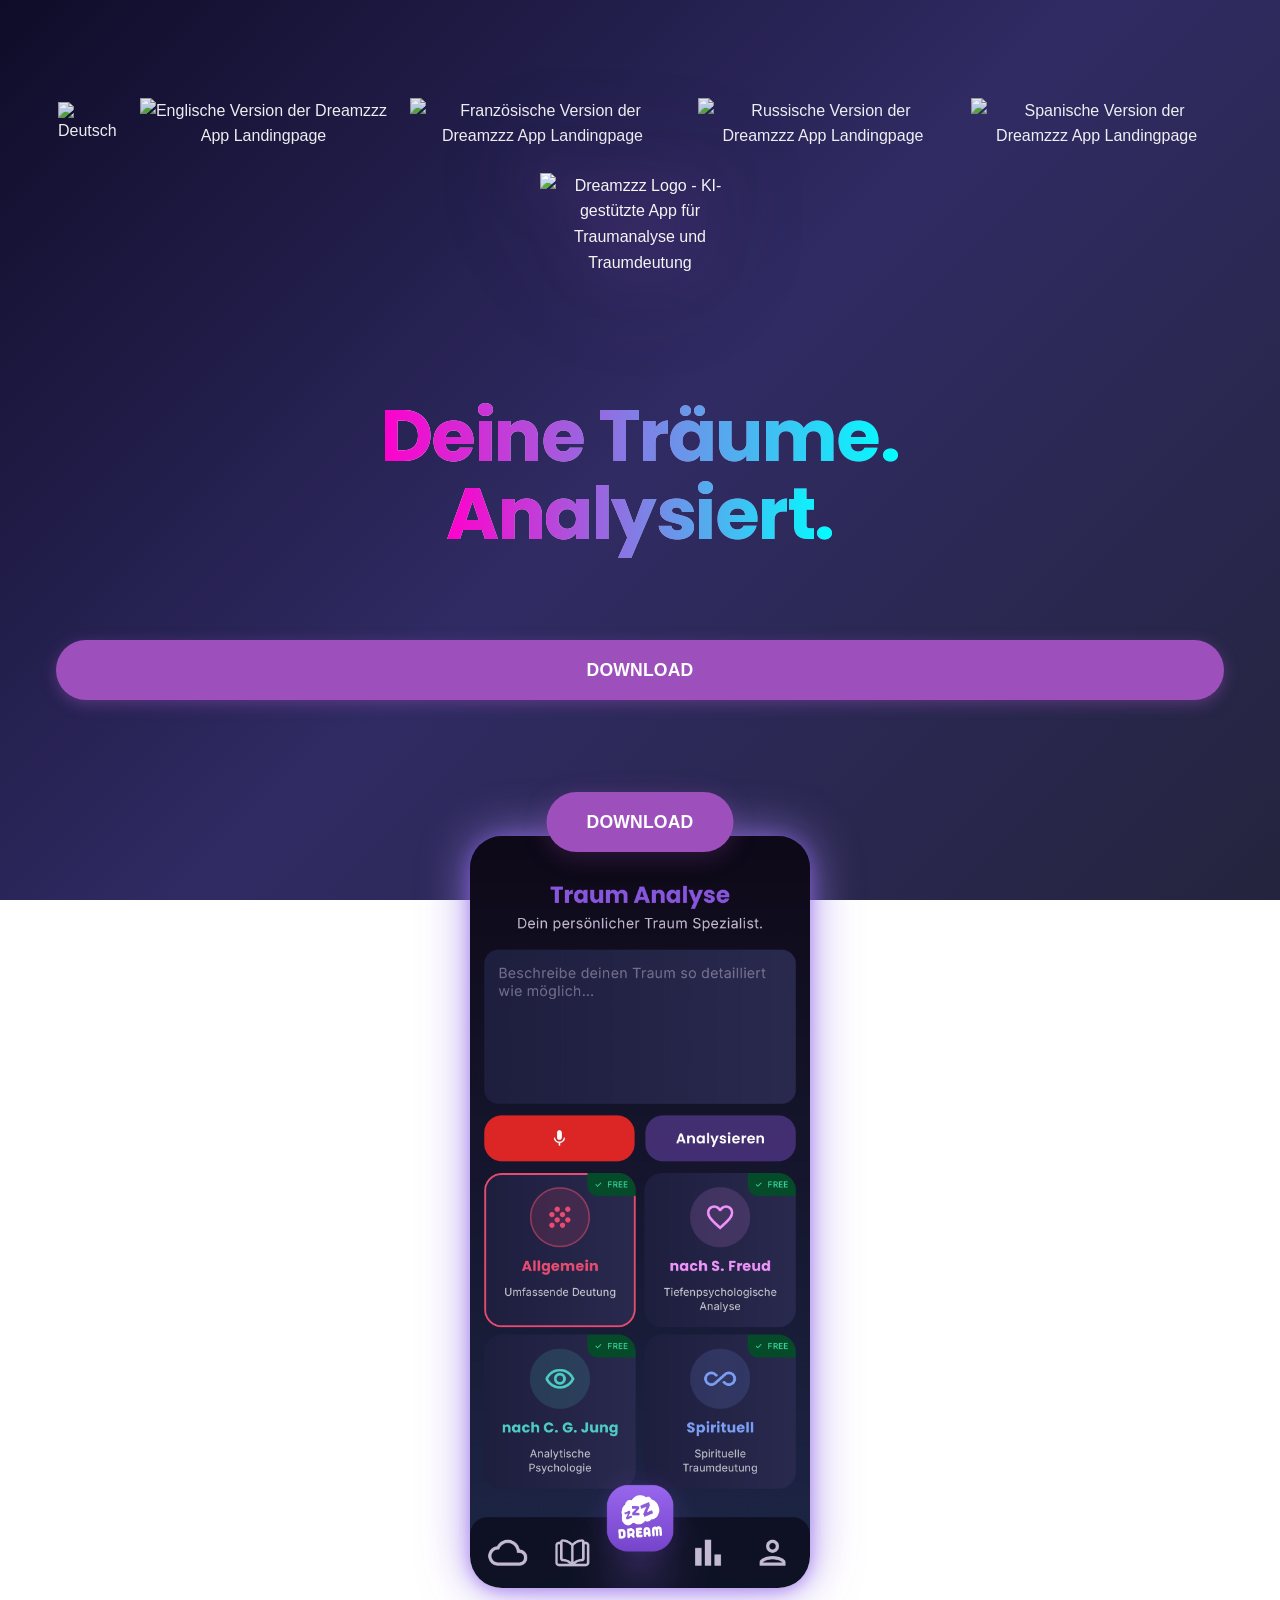
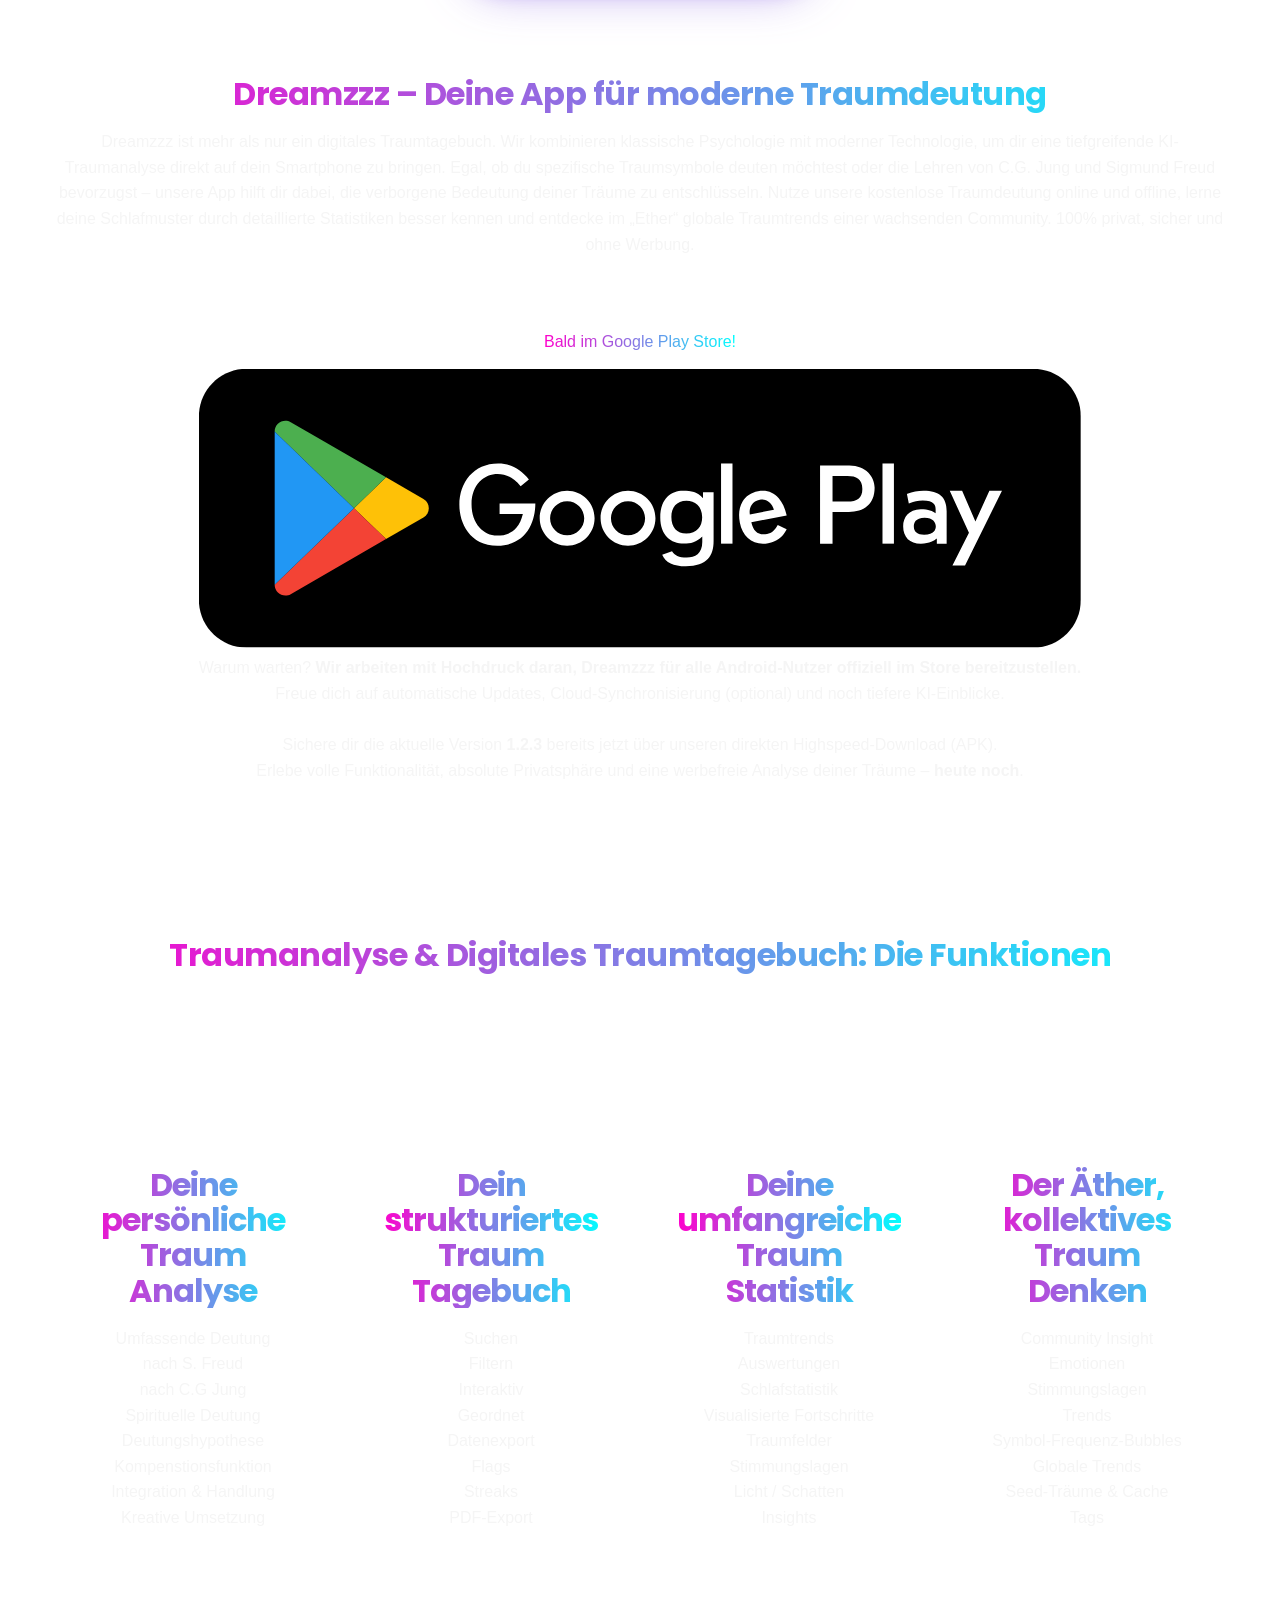
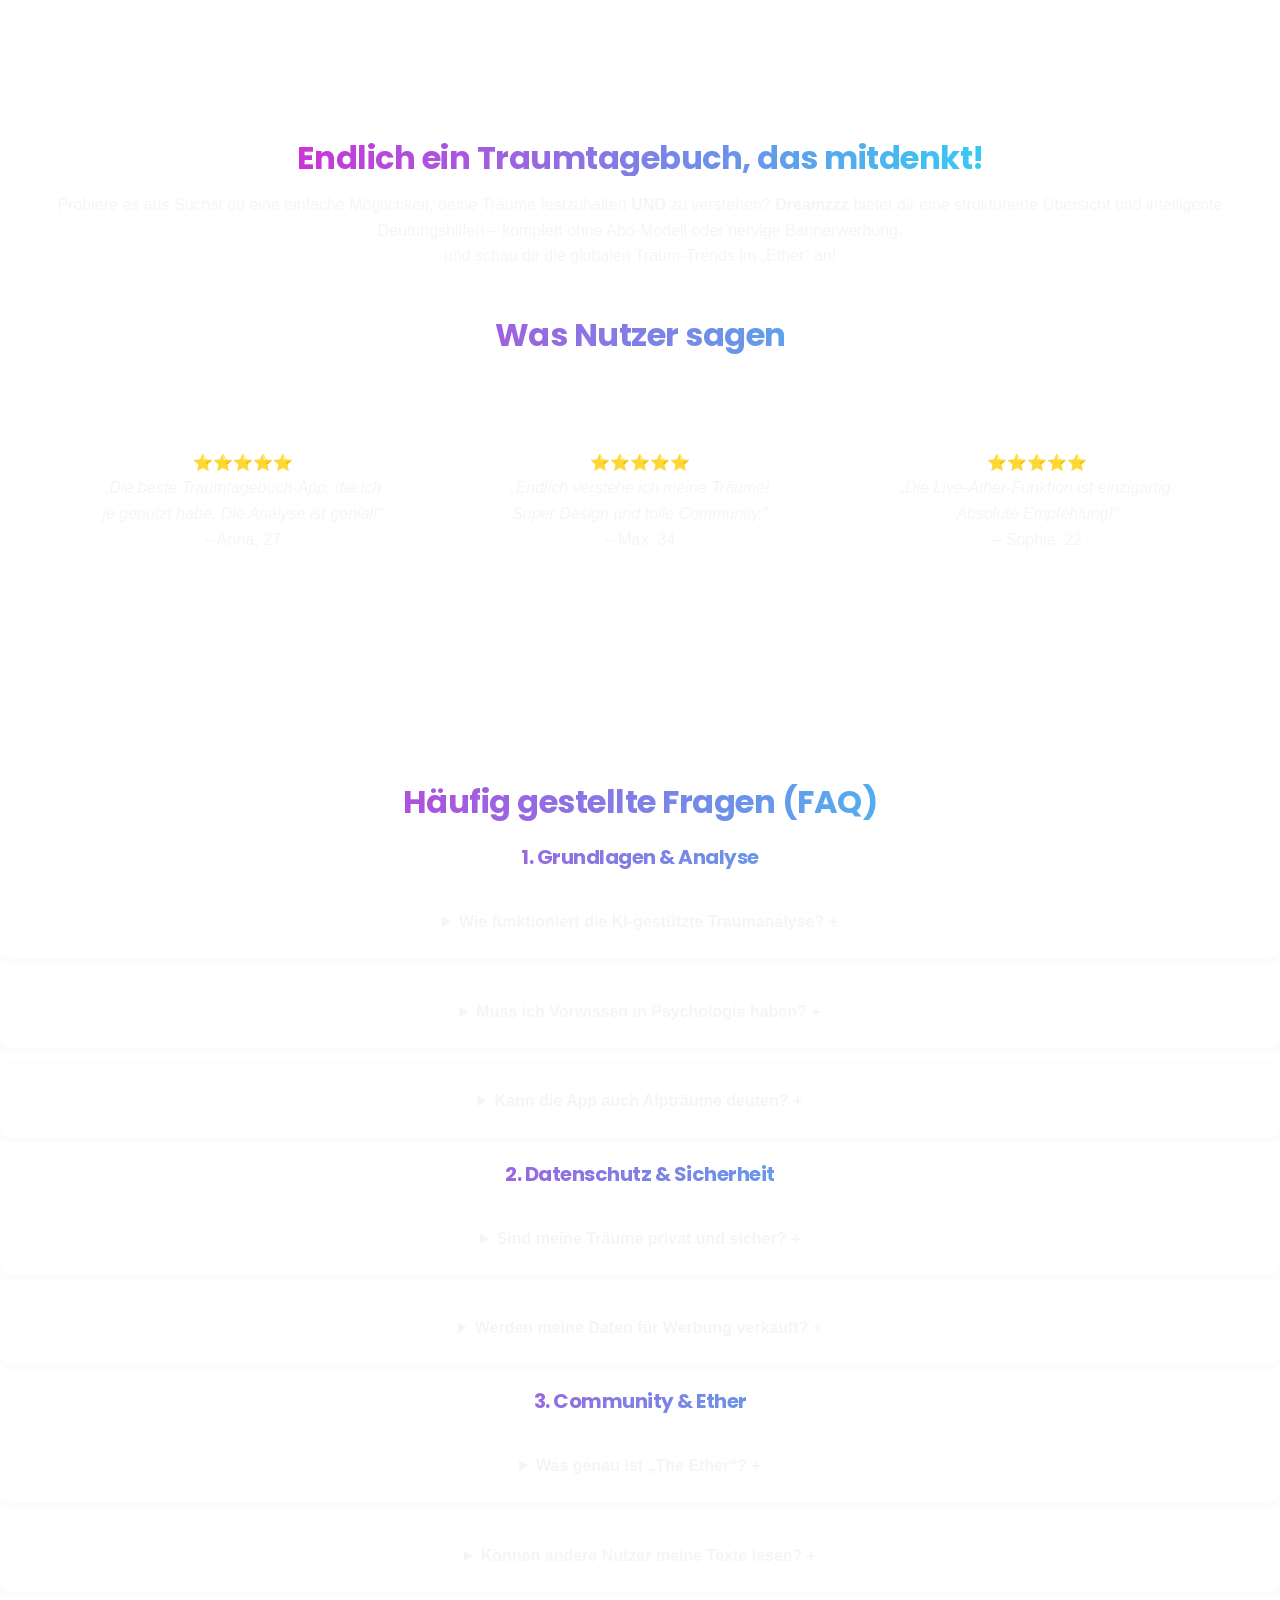
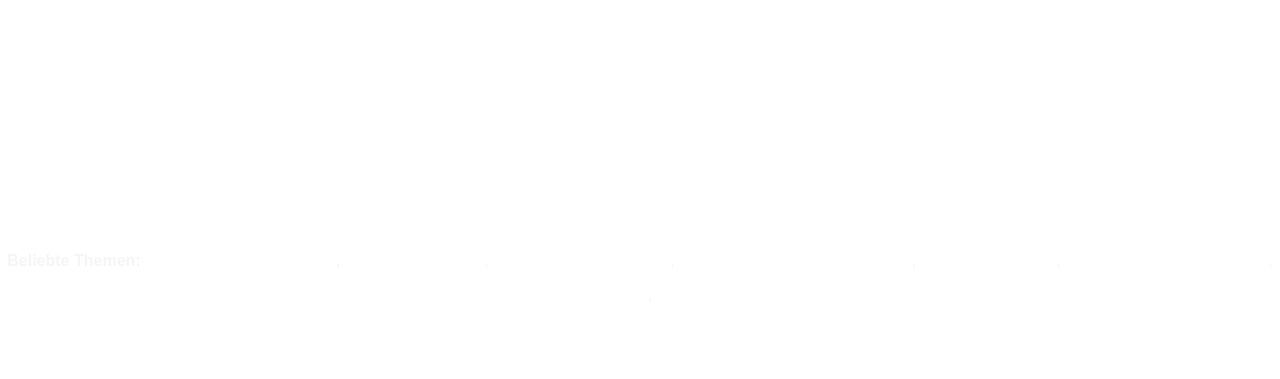
==== commit c3d35d1a: "Footer-Keywords und Links zentriert, Headline/Google Play Padding, Design-Fixes" ====
--- a/index.de.html
+++ b/index.de.html
@@ -2,617 +2,12 @@
 <html lang="de">
 <head>
                                 <meta charset="UTF-8">
-                            <style>
-                                :root {
-                                    --golden-ratio: 1.618;
-                                    --golden-base: 16px;
-                                    --golden-small: calc(var(--golden-base) / var(--golden-ratio));
-                                    --golden-medium: calc(var(--golden-base) * var(--golden-ratio));
-                                    --golden-large: calc(var(--golden-medium) * var(--golden-ratio));
-                                }
-                                body {
-                                    display: flex;
-                                    flex-direction: column;
-                                    align-items: center;
-                                    margin: 0;
-                                    padding: 0;
-                                    min-height: 100vh;
-                                    background: #fff;
-                                }
-                                .skip-link {
-                                    position: absolute;
-                                    left: -9999px;
-                                    top: auto;
-                                    width: 1px;
-                                    height: 1px;
-                                    overflow: hidden;
-                                    z-index: 1000;
-                                    background: #fff;
-                                    color: #000;
-                                    padding: 8px 16px;
-                                    border-radius: 8px;
-                                }
-                                .highlight-text {
-                                    font-size: 1.35rem;
-                                    font-weight: 600;
-                                    margin-bottom: 12px;
-                                }
-                                .google-play-img {
-                                    width: 340px;
-                                    max-width: 100%;
-                                    height: auto;
-                                    display: inline-block;
-                                }
-                                .info-box {
-                                    font-size: 0.98rem;
-                                    color: #444;
-                                    margin: 18px auto 0 auto;
-                                    max-width: 520px;
-                                    line-height: 1.5;
-                                    background: #faf8fd;
-                                    border-radius: 10px;
-                                    padding: 16px 18px 12px 18px;
-                                    box-shadow: 0 2px 8px 0 #eae2f7;
-                                }
-                                .highlight-purple {
-                                    color: #7a3eb1;
-                                    font-weight: 500;
-                                }
-                                .star-rating {
-                                    font-weight: bold;
-                                }
-                                .testimonial-author {
-                                    font-size: 0.95rem;
-                                    opacity: 0.7;
-                                }
-                                .press-logos {
-                                    margin-top: 2rem;
-                                    text-align: center;
-                                }
-                                .faq-section {
-                                    background: #0f172a;
-                                    color: #f8fafc;
-                                    padding: 60px 20px;
-                                    font-family: 'Segoe UI', Tahoma, Geneva, Verdana, sans-serif;
-                                }
-                                .faq-inner {
-                                    max-width: 800px;
-                                    margin: 0 auto;
-                                }
-                                .faq-title-main {
-                                    text-align: center;
-                                    color: #818cf8;
-                                    margin-bottom: 40px;
-                                    font-size: 2rem;
-                                }
-                                .faq-subtitle {
-                                    color: #6366f1;
-                                    border-bottom: 1px solid #1e293b;
-                                    padding-bottom: 10px;
-                                    margin-top: 30px;
-                                }
-                                .faq-details {
-                                    background: #1e293b;
-                                    margin-bottom: 10px;
-                                    border-radius: 8px;
-                                    overflow: hidden;
-                                }
-                                .faq-summary {
-                                    padding: 15px;
-                                    cursor: pointer;
-                                    font-weight: bold;
-                                    list-style: none;
-                                    display: flex;
-                                    justify-content: space-between;
-                                    align-items: center;
-                                }
-                                .faq-plus {
-                                    color: #818cf8;
-                                }
-                                .faq-answer {
-                                    padding: 15px;
-                                    background: #334155;
-                                    line-height: 1.6;
-                                    color: #cbd5e1;
-                                }
-                                @media (max-width: 600px) {
-                                    main, .grid, .card, .testimonial-card, .faq-container, .faq-container details, .footer-keywords, .cta-button, .sticky-download-btn, .logo-img, .mockup-img, .card-icon, h1, h2, h3, h4, h5, h6, p, .feature-title, .feature-desc, .faq-title, .faq-desc {
-                                        max-width: 360px;
-                                        width: 100%;
-                                    }
-                                    .footer-keywords {
-                                        max-width: 360px;
-                                    }
-                                    .google-play-img {
-                                        width: 100%;
-                                    }
-                                    .faq-inner {
-                                        max-width: 360px;
-                                    }
-                                }
-                            </style>
-                    <style>
-                        :root {
-                            --golden-ratio: 1.618;
-                            --golden-base: 16px;
-                            --golden-small: calc(var(--golden-base) / var(--golden-ratio));
-                            --golden-medium: calc(var(--golden-base) * var(--golden-ratio));
-                            --golden-large: calc(var(--golden-medium) * var(--golden-ratio));
-                        }
-                        body {
-                            display: flex;
-                            flex-direction: column;
-                            align-items: center;
-                            margin: 0;
-                            padding: 0;
-                            min-height: 100vh;
-                            background: #fff;
-                        }
-                        main, .grid, .card, .testimonial-card, .faq-container, .footer-keywords, .cta-button, .sticky-download-btn, .logo-img, .mockup-img, .card-icon, h1, h2, h3, h4, h5, h6, p, .feature-title, .feature-desc, .faq-title, .faq-desc {
-                            display: flex;
-                            flex-direction: column;
-                            align-items: center;
-                            justify-content: center;
-                            text-align: center;
-                            margin-left: auto;
-                            margin-right: auto;
-                        }
-                        .grid {
-                            flex-wrap: wrap;
-                            gap: var(--golden-large);
-                            max-width: 1200px;
-                            width: 100%;
-                        }
-                        .card, .testimonial-card, .faq-container, .faq-container details {
-                            max-width: 480px;
-                            width: 100%;
-                            margin-bottom: var(--golden-large);
-                        }
-                        .cta-button, .sticky-download-btn {
-                            max-width: 360px;
-                            width: 100%;
-                            margin-top: var(--golden-medium);
-                            margin-bottom: var(--golden-medium);
-                        }
-                        .footer-keywords {
-                            flex-direction: row;
-                            flex-wrap: wrap;
-                            gap: var(--golden-small);
-                            max-width: 480px;
-                            width: 100%;
-                        }
-                        .footer-keywords a {
-                            display: inline-block;
-                            text-align: center;
-                            padding: var(--golden-small) var(--golden-medium);
-                        }
-                        h1, h2, h3, h4, h5, h6 {
-                            font-family: 'Inter', Arial, sans-serif;
-                            font-weight: 700;
-                            margin-top: var(--golden-large);
-                            margin-bottom: var(--golden-medium);
-                        }
-                        p, .feature-desc, .faq-desc {
-                            font-family: 'Inter', Arial, sans-serif;
-                            font-size: 1rem;
-                            margin-bottom: var(--golden-medium);
-                        }
-                        @media (max-width: 600px) {
-                            main, .grid, .card, .testimonial-card, .faq-container, .faq-container details, .footer-keywords, .cta-button, .sticky-download-btn, .logo-img, .mockup-img, .card-icon, h1, h2, h3, h4, h5, h6, p, .feature-title, .feature-desc, .faq-title, .faq-desc {
-                                max-width: 360px;
-                                width: 100%;
-                            }
-                            .footer-keywords {
-                                max-width: 360px;
-                            }
-                        }
-                    </style>
-            <style>
-                :root {
-                    --phi: 1.618;
-                    --golden-small: 21px;
-                    --golden-large: 34px;
-                }
-                html, body {
-                    background: #0f172a;
-                    color: #f8fafc;
-                    font-family: 'Segoe UI', Tahoma, Geneva, Verdana, sans-serif;
-                    font-size: 1.08rem;
-                    line-height: 1.7;
-                    margin: 0;
-                    padding: 0;
-                    box-sizing: border-box;
-                }
-                *, *:before, *:after { box-sizing: inherit; }
-                /* Headline & Subline */
-                h1 {
-                    color: #818cf8;
-                    font-family: inherit;
-                    font-weight: 700;
-                    text-align: center;
-                    margin-top: calc(var(--golden-large) * 2);
-                    margin-bottom: var(--golden-small);
-                    margin-left: 20px;
-                    margin-right: 20px;
-                    word-break: break-word;
-                    white-space: normal;
-                    max-width: 900px;
-                    width: 100%;
-                    font-size: 96px;
-                    line-height: 1.1;
-                }
-                h2, .subline, .feature-title, .faq-title {
-                    color: #a5b4fc;
-                    font-family: inherit;
-                    font-weight: 600;
-                    text-align: center;
-                    margin-top: var(--golden-small);
-                    margin-bottom: var(--golden-small);
-                    margin-left: 20px;
-                    margin-right: 20px;
-                    word-break: break-word;
-                    white-space: normal;
-                    max-width: 700px;
-                    width: 100%;
-                    font-size: 36px;
-                    line-height: 1.2;
-                }
-                h3 {
-                    color: #818cf8;
-                    font-family: inherit;
-                    font-weight: 700;
-                    text-align: center;
-                    margin-top: var(--golden-small);
-                    margin-bottom: var(--golden-small);
-                    margin-left: 20px;
-                    margin-right: 20px;
-                    word-break: break-word;
-                    white-space: normal;
-                    max-width: 700px;
-                    width: 100%;
-                    font-size: 28px;
-                    line-height: 1.2;
-                }
-                @media (max-width: 900px) {
-                    h1 { font-size: 56px; }
-                    h2, .subline, .feature-title, .faq-title { font-size: 28px; }
-                    h3 { font-size: 22px; }
-                }
-                @media (max-width: 600px) {
-                    h1 { font-size: 32px; max-width: 100%; }
-                    h2, .subline, .feature-title, .faq-title { font-size: 20px; max-width: 100%; }
-                    h3 { font-size: 16px; max-width: 100%; }
-                }
-                /* Logo & Icons */
-                .logo-img {
-                    display: block;
-                    margin: 0 auto calc(var(--golden-small) * 0.618) auto !important;
-                    max-width: 180px;
-                    width: 38vw;
-                    height: auto;
-                }
-                @media (max-width: 600px) {
-                    .logo-img { max-width: 120px; width: 38vw; }
-                }
-                .card-icon, .mockup-img {
-                    background: #334155;
-                    border-radius: 16px;
-                    display: block;
-                    margin: 0 auto var(--golden-small) auto;
-                    max-width: 38%;
-                    width: 38%;
-                    height: auto;
-                }
-                /* Absätze & Listen */
-                p, .feature-desc, .faq-desc {
-                    color: #f1f5f9;
-                    font-size: 20px;
-                    line-height: 1.7;
-                    margin: var(--golden-small) 20px var(--golden-small) 20px;
-                    text-align: center;
-                    max-width: 700px;
-                    word-break: break-word;
-                }
-                ul, ol {
-                    margin: var(--golden-small) 0 var(--golden-small) 0;
-                    padding-left: 1.2em;
-                }
-                li {
-                    font-size: 18px;
-                    line-height: 1.5;
-                    margin-bottom: 13px;
-                }
-                /* Grid & Karten */
-                .grid {
-                    display: flex;
-                    flex-wrap: wrap;
-                    justify-content: center;
-                    align-items: stretch;
-                    gap: var(--golden-large);
-                    margin-left: auto;
-                    margin-right: auto;
-                    max-width: 1200px;
-                    width: 100%;
-                }
-                .grid-col-12, .grid-col-4, .grid-col-3, .grid-col-6 {
-                    flex: 1 1 100%;
-                    max-width: 100%;
-                    text-align: center;
-                    margin: 0 auto;
-                }
-                @media (min-width: 900px) {
-                    .grid-col-4 { flex: 1 1 22%; max-width: 22%; }
-                    .grid-col-3 { flex: 1 1 22%; max-width: 22%; }
-                    .grid-col-6 { flex: 1 1 45%; max-width: 45%; }
-                    .grid-col-12 { flex: 1 1 100%; max-width: 100%; }
-                }
-                @media (max-width: 900px) {
-                    .grid { gap: var(--golden-small); }
-                }
-                @media (max-width: 600px) {
-                    .grid { gap: 13px; max-width: 340px; width: 100%; margin-left: auto; margin-right: auto; }
-                    .grid-col-4, .grid-col-3, .grid-col-6, .grid-col-12 { max-width: 100%; }
-                }
-                .card, .testimonial-card, .faq-container details {
-                    background: #1e293b;
-                    color: #f8fafc;
-                    border-radius: 14px;
-                    box-shadow: 0 2px 12px 0 #1e293b33;
-                    padding: var(--golden-large) var(--golden-small);
-                    margin-left: auto;
-                    margin-right: auto;
-                    max-width: 420px;
-                }
-                /* Buttons */
-                .cta-button, .sticky-download-btn {
-                    background: linear-gradient(90deg, #6366f1 0%, #a21caf 100%);
-                    color: #fff;
-                    border: none;
-                    border-radius: 10px;
-                    padding: 22px 0;
-                    font-size: 1.25rem;
-                    font-weight: 700;
-                    box-shadow: 0 2px 12px 0 #818cf833;
-                    transition: background 0.2s, color 0.2s;
-                    width: 340px;
-                    max-width: 95vw;
-                    display: block;
-                    margin: var(--golden-large) auto var(--golden-large) auto;
-                    text-align: center;
-                }
-                .cta-button:hover, .sticky-download-btn:hover {
-                    background: linear-gradient(90deg, #f87171 0%, #6366f1 100%);
-                    color: #fff;
-                }
-                /* FAQ & Testimonials */
-                .faq-container details, .testimonial-card {
-                    margin-bottom: var(--golden-large);
-                    padding: var(--golden-small);
-                }
-                /* Footer-Links */
-                .footer-keywords {
-                    background: #1e293b;
-                    color: #fff;
-                    border-radius: 14px;
-                    padding: var(--golden-small) 0 8px 0;
-                    margin-left: auto;
-                    margin-right: auto;
-                    max-width: 900px;
-                    font-size: 18px;
-                    text-align: center;
-                    word-break: break-word;
-                }
-                .footer-keywords a {
-                    color: #fff !important;
-                    margin: 0 var(--golden-small);
-                    font-size: 18px;
-                    display: inline-block;
-                    word-break: break-word;
-                }
-                @media (max-width: 600px) {
-                    .footer-keywords, .footer-keywords a { max-width: 340px; width: 100%; font-size: 15px; }
-                }
-                /* Farbkontraste */
-                a, .feature-title, .faq-title { color: #a5b4fc; }
-                .gradient-text { background: linear-gradient(90deg, #6366f1 0%, #a21caf 100%); -webkit-background-clip: text; -webkit-text-fill-color: transparent; background-clip: text; }
-            </style>
-        <style>
-            html, body {
-                background: #0f172a;
-                color: #f8fafc;
-                font-family: 'Segoe UI', Tahoma, Geneva, Verdana, sans-serif;
-                font-size: 1.08rem;
-                line-height: 1.7;
-                margin: 0;
-                padding: 0;
-                box-sizing: border-box;
-            }
-            *, *:before, *:after { box-sizing: inherit; }
-            /* Überschriften */
-            h1, h2, h3, h4, h5, h6 {
-                color: #818cf8;
-                font-family: inherit;
-                font-weight: 700;
-                text-align: center;
-                margin-top: 2rem;
-                margin-bottom: 1rem;
-                margin-left: 20px;
-                margin-right: 20px;
-                word-break: break-word;
-                white-space: normal;
-                max-width: 900px;
-                width: 100%;
-            }
-            h1 {
-                font-size: 96px;
-                line-height: 1.01;
-                margin-top: 2.5rem;
-                margin-bottom: 2.5rem;
-            }
-            h2 {
-                font-size: 36px;
-                margin-top: 2rem;
-                margin-bottom: 1.2rem;
-            }
-            h3 {
-                font-size: 28px;
-                margin-top: 1.5rem;
-                margin-bottom: 1rem;
-            }
-            @media (max-width: 900px) {
-                h1 { font-size: 56px; }
-                h2 { font-size: 28px; }
-                h3 { font-size: 22px; }
-            }
-            @media (max-width: 600px) {
-                h1 { font-size: 32px; max-width: 100%; }
-                h2 { font-size: 20px; max-width: 100%; }
-                h3 { font-size: 16px; max-width: 100%; }
-            }
-            /* Sublines & Absätze */
-            .subline, .feature-title, .faq-title {
-                font-size: 26px;
-                font-weight: 600;
-                color: #a5b4fc;
-                text-align: center;
-                margin: 1.2rem 20px 1.2rem 20px;
-                max-width: 700px;
-                word-break: break-word;
-            }
-            p, .feature-desc, .faq-desc {
-                color: #f1f5f9;
-                font-size: 18px;
-                line-height: 1.7;
-                margin: 0.8rem 20px 0.8rem 20px;
-                text-align: center;
-                max-width: 700px;
-                word-break: break-word;
-            }
-            /* Spacing & Grid */
-            .grid {
-                display: flex;
-                flex-wrap: wrap;
-                justify-content: center;
-                align-items: stretch;
-                gap: 1.5rem;
-                margin-left: auto;
-                margin-right: auto;
-                max-width: 1200px;
-                width: 100%;
-            }
-            .grid-col-12, .grid-col-4, .grid-col-3, .grid-col-6 {
-                flex: 1 1 100%;
-                max-width: 100%;
-                text-align: center;
-                margin: 0 auto;
-            }
-            @media (min-width: 900px) {
-                .grid-col-4 { flex: 1 1 22%; max-width: 22%; }
-                .grid-col-3 { flex: 1 1 22%; max-width: 22%; }
-                .grid-col-6 { flex: 1 1 45%; max-width: 45%; }
-                .grid-col-12 { flex: 1 1 100%; max-width: 100%; }
-            }
-            @media (max-width: 900px) {
-                .grid { gap: 1rem; }
-            }
-            @media (max-width: 600px) {
-                .grid { gap: 0.5rem; max-width: 340px; width: 100%; margin-left: auto; margin-right: auto; }
-                .grid-col-4, .grid-col-3, .grid-col-6, .grid-col-12 { max-width: 100%; }
-            }
-            /* Buttons */
-            .cta-button, .sticky-download-btn {
-                background: linear-gradient(90deg, #6366f1 0%, #a21caf 100%);
-                color: #fff;
-                border: none;
-                border-radius: 10px;
-                padding: 14px 0;
-                font-size: 1.25rem;
-                font-weight: 700;
-                box-shadow: 0 2px 12px 0 #818cf833;
-                transition: background 0.2s, color 0.2s;
-                width: 340px;
-                max-width: 95vw;
-                display: block;
-                margin: 1.2rem auto 1.2rem auto;
-                text-align: center;
-            }
-            .cta-button:hover, .sticky-download-btn:hover {
-                background: linear-gradient(90deg, #f87171 0%, #6366f1 100%);
-                color: #fff;
-            }
-            /* Feature-Karten & FAQ */
-            .card, .testimonial-card, .faq-container details {
-                background: #1e293b;
-                color: #f8fafc;
-                border-radius: 14px;
-                box-shadow: 0 2px 12px 0 #1e293b33;
-                padding: 1.2rem 0.8rem;
-                margin-left: auto;
-                margin-right: auto;
-                max-width: 420px;
-            }
-            .card-icon, .mockup-img {
-                background: #334155;
-                border-radius: 16px;
-                display: block;
-                margin: 0 auto 0.7rem auto;
-                max-width: 340px;
-                width: 100%;
-                height: auto;
-            }
-            /* Footer-Links */
-            .footer-keywords {
-                background: #1e293b;
-                color: #f8fafc;
-                border-radius: 14px;
-                padding: 12px 0 8px 0;
-                margin-left: auto;
-                margin-right: auto;
-                max-width: 900px;
-                font-size: 18px;
-                text-align: center;
-                word-break: break-word;
-            }
-            .footer-keywords a {
-                color: #fff !important;
-                margin: 0 12px;
-                font-size: 18px;
-                display: inline-block;
-                word-break: break-word;
-            }
-            @media (max-width: 600px) {
-                .footer-keywords, .footer-keywords a { max-width: 340px; width: 100%; font-size: 15px; }
-            }
-            /* Farbkontraste */
-            a, .feature-title, .faq-title { color: #a5b4fc; }
-            .gradient-text { background: linear-gradient(90deg, #6366f1 0%, #a21caf 100%); -webkit-background-clip: text; -webkit-text-fill-color: transparent; background-clip: text; text-fill-color: transparent; }
-        </style>
     <meta name="viewport" content="width=device-width, initial-scale=1.0">
     <title>Dreamzzz | Kostenlose KI Traumanalyse & Traumtagebuch App</title>
     <meta name="description" content="Verstehe deine Träume mit KI-Analysen nach Freud & Jung. 100% kostenlos, sicher und ohne Werbung. Jetzt Dreamzzz Traumtagebuch herunterladen!">
     <meta name="keywords" content="Traumtagebuch, Traumdeutung, Android, App, KI, Analyse, Schlaf, Träume, Community">
     <meta name="author" content="Dreamzzz Team">
     <link rel="stylesheet" href="assets/dreamzzz-landing.css">
-    <style>
-        body {
-            background: #0f172a;
-            color: #f8fafc;
-            font-family: 'Segoe UI', Tahoma, Geneva, Verdana, sans-serif;
-            font-size: 1.08rem;
-            line-height: 1.7;
-            margin: 0;
-        }
-        a {
-            color: #818cf8;
-            text-decoration: underline;
-                .grid { gap: 0.7rem; }
-                .card, .testimonial-card, .faq-container details { max-width: 98vw; padding: 0.7rem 0.3rem; }
-            }
-            @media (max-width: 600px) {
-                .grid { gap: 0.3rem; }
-                .card, .testimonial-card, .faq-container details { max-width: 100vw; padding: 0.4rem 0.1rem; }
-            }
-        </style>
     <meta property="og:image" content="assets/og-image.png">
     <meta property="og:type" content="website">
     <meta property="og:url" content="https://dreamzzz.app/">
@@ -662,7 +57,6 @@
         </script>
 </head>
 <body>
-    <a href="#main" class="skip-link">Zum Inhalt springen</a>
     <header role="banner">
         <div class="grid">
             <div class="lang-bar grid-col-12" aria-label="Sprachauswahl">
@@ -674,7 +68,7 @@
             </div>
             <div class="grid-col-12">
                 <img src="assets/dreamzzz-logo.png" alt="Dreamzzz Logo - KI-gestützte App für Traumanalyse und Traumdeutung" class="logo-img" width="200" height="200" loading="lazy">
-                <h1><span class="gradient-text">Deine Träume.</span><span class="gradient-text">Analysiert.</span></h1>
+                <h1 class="padding-72"><span class="gradient-text">Deine Träume.</span><br><span class="gradient-text">Analysiert.</span></h1>
                 <a href="https://dreamzzz.app/download/Dreamzzz_v1.2.3_ProdRelease.apk" class="cta-button" aria-label="App jetzt kostenlos herunterladen">DOWNLOAD</a>
             </div>
             <div class="mockup-container grid-col-12">
@@ -898,45 +292,3 @@
         <a href="#" class="footer-link">Luzides Träumen lernen</a>,
         <a href="#" class="footer-link">Alpträume verstehen</a>
     </section>
-        <style>
-            /* ...existing code... */
-            .sticky-download-btn {
-                display: block;
-                margin: 2rem auto 1rem auto;
-                text-align: center;
-                max-width: 360px;
-                width: 100%;
-                background: #7a3eb1;
-                color: #fff;
-                font-size: 1.1rem;
-                font-weight: 600;
-                border: none;
-                border-radius: 8px;
-                padding: 14px 0;
-                box-shadow: 0 2px 8px 0 #eae2f7;
-                cursor: pointer;
-                text-decoration: none;
-                transition: background 0.2s;
-            }
-            .sticky-download-btn:hover {
-                background: #a21caf;
-            }
-            .footer-keywords {
-                margin: 2rem 0 1rem 0;
-                text-align: center;
-                font-size: 0.95rem;
-            }
-            .footer-link {
-                color: #f8fafc;
-                text-decoration: underline;
-                transition: color 0.2s;
-            }
-            .footer-link:hover {
-                color: #818cf8;
-            }
-            /* Farbkontrast für .highlight-purple verbessern */
-            .highlight-purple {
-                color: #6d28d9;
-                font-weight: 500;
-            }
-        </style>
--- a/assets/dreamzzz-landing.css
+++ b/assets/dreamzzz-landing.css
@@ -1,3 +1,49 @@
+.footer-keywords {
+    text-align: center;
+    display: block;
+}
+.footer-link {
+    display: inline-block;
+    margin: 0 8px 8px 8px;
+    text-align: center;
+}
+.highlight-text {
+    padding-top: 72px !important;
+    padding-bottom: 14px !important;
+}
+/* Utility-Klasse für exakt 72px Padding unten */
+.padding-72 {
+    padding-bottom: 72px !important;
+}
+/* Gradient-Underline-Link-Effekt */
+a, .footer-link {
+    position: relative;
+    color: #fff;
+    text-decoration: none;
+    background: none;
+    transition: color 0.2s;
+}
+a::after, .footer-link::after {
+    content: "";
+    display: block;
+    position: absolute;
+    left: 0;
+    bottom: -2px;
+    width: 100%;
+    height: 3px;
+    background: linear-gradient(90deg,#ff00cc,#00ffff);
+    border-radius: 2px;
+    opacity: 0.85;
+    transform: scaleX(0);
+    transition: transform 0.3s cubic-bezier(.4,0,.2,1);
+    pointer-events: none;
+}
+a:hover, .footer-link:hover {
+    color: #00ffff;
+}
+a:hover::after, .footer-link:hover::after {
+    transform: scaleX(1);
+}
 /* --- Präzise, fein abgestufte Responsive Breakpoints für alle wichtigen Gerätegrößen --- */
 
 @media (max-width: 414px) {
@@ -167,10 +213,12 @@
     -webkit-background-clip: text;
     -webkit-text-fill-color: transparent;
 }
+/* Headline mit exakt 72px Abstand zum Button */
+/* Headline mit exakt 144px Abstand zum Button */
 h1 {
     font-size: 72px;
     line-height: 1.08;
-    margin-bottom: 64px;
+    margin-bottom: 144px;
     background: linear-gradient(90deg, #fff 30%, #9d50bb 70%);
     -webkit-background-clip: text;
     -webkit-text-fill-color: transparent;
@@ -565,19 +613,67 @@
     .grid-col-12, .grid-col-6, .grid-col-4, .grid-col-3, .grid-col-2 { grid-column: span 2; }
 }
 
-/* Normierte Abstände für Sections */
+/* Harmonische vertikale Abstände für einheitliches, golden-ratio-basiertes Layout */
 section, header, footer {
-    margin-bottom: var(--space-xl);
+    margin-top: var(--space-l);
+    margin-bottom: var(--space-l);
     padding-top: var(--space-l);
     padding-bottom: var(--space-l);
 }
 
-@media (max-width: 600px) {
+@media (max-width: 900px) {
     section, header, footer {
-        margin-bottom: var(--space-l);
+        margin-top: var(--space-m);
+        margin-bottom: var(--space-m);
         padding-top: var(--space-m);
         padding-bottom: var(--space-m);
     }
+}
+@media (max-width: 600px) {
+    section, header, footer {
+        margin-top: var(--space-s);
+        margin-bottom: var(--space-s);
+        padding-top: var(--space-s);
+        padding-bottom: var(--space-s);
+    }
+}
+
+/* Harmonische Abstände für Cards, Testimonials, FAQ */
+.card, .testimonial-card, #faq details {
+    margin-top: var(--space-s);
+    margin-bottom: var(--space-s);
+}
+
+/* Harmonische Abstände für Headings */
+h1, h2, h3 {
+    margin-top: var(--space-m);
+    margin-bottom: var(--space-s);
+}
+
+@media (max-width: 600px) {
+    h1, h2, h3 {
+        margin-top: var(--space-s);
+        margin-bottom: var(--space-xs);
+    }
+}
+
+/* Harmonische Abstände für Buttons */
+.cta-button, .sticky-download-btn {
+    margin-top: var(--space-m);
+    margin-bottom: var(--space-m);
+}
+
+@media (max-width: 600px) {
+    .cta-button, .sticky-download-btn {
+        margin-top: var(--space-s);
+        margin-bottom: var(--space-s);
+    }
+}
+
+/* Harmonische Abstände für Footer-Keywords */
+.footer-keywords {
+    margin-top: var(--space-m);
+    margin-bottom: var(--space-m);
 }
 
 /* Cards und Testimonials mit normiertem Spacing */
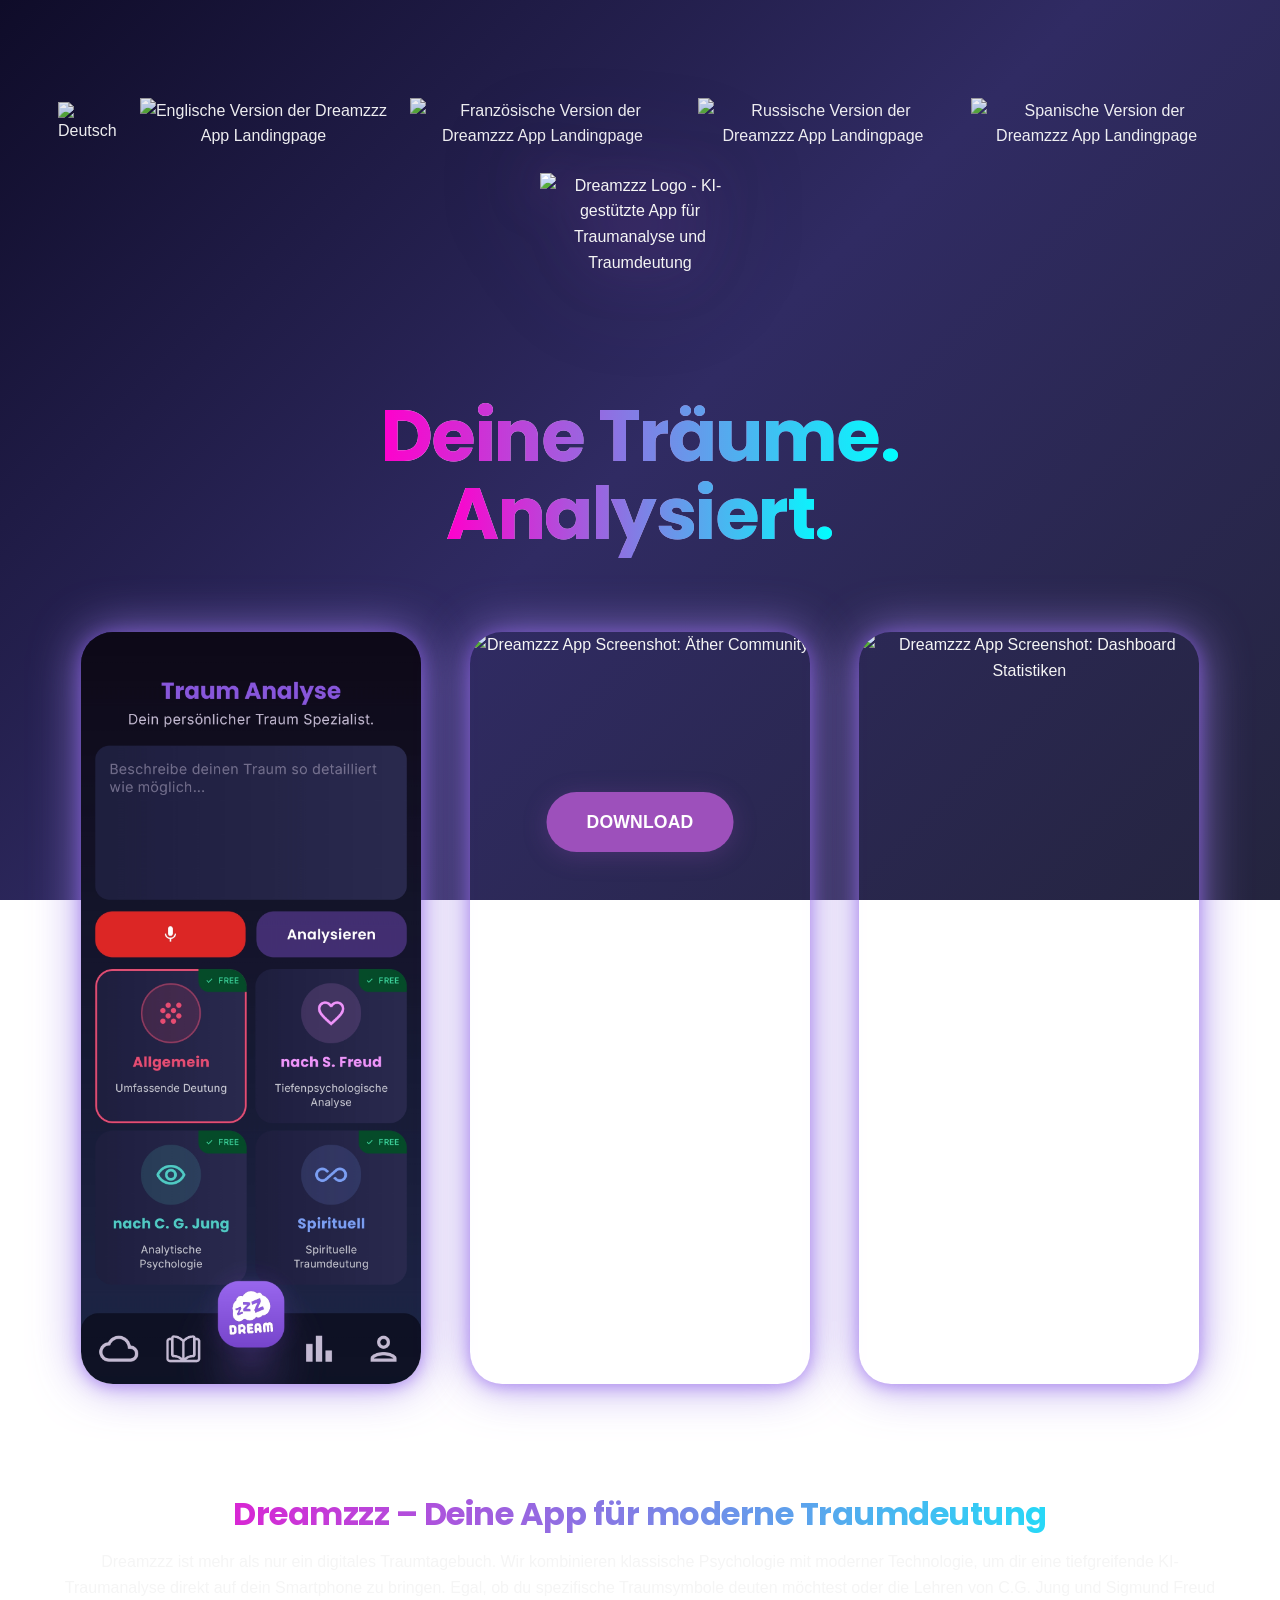
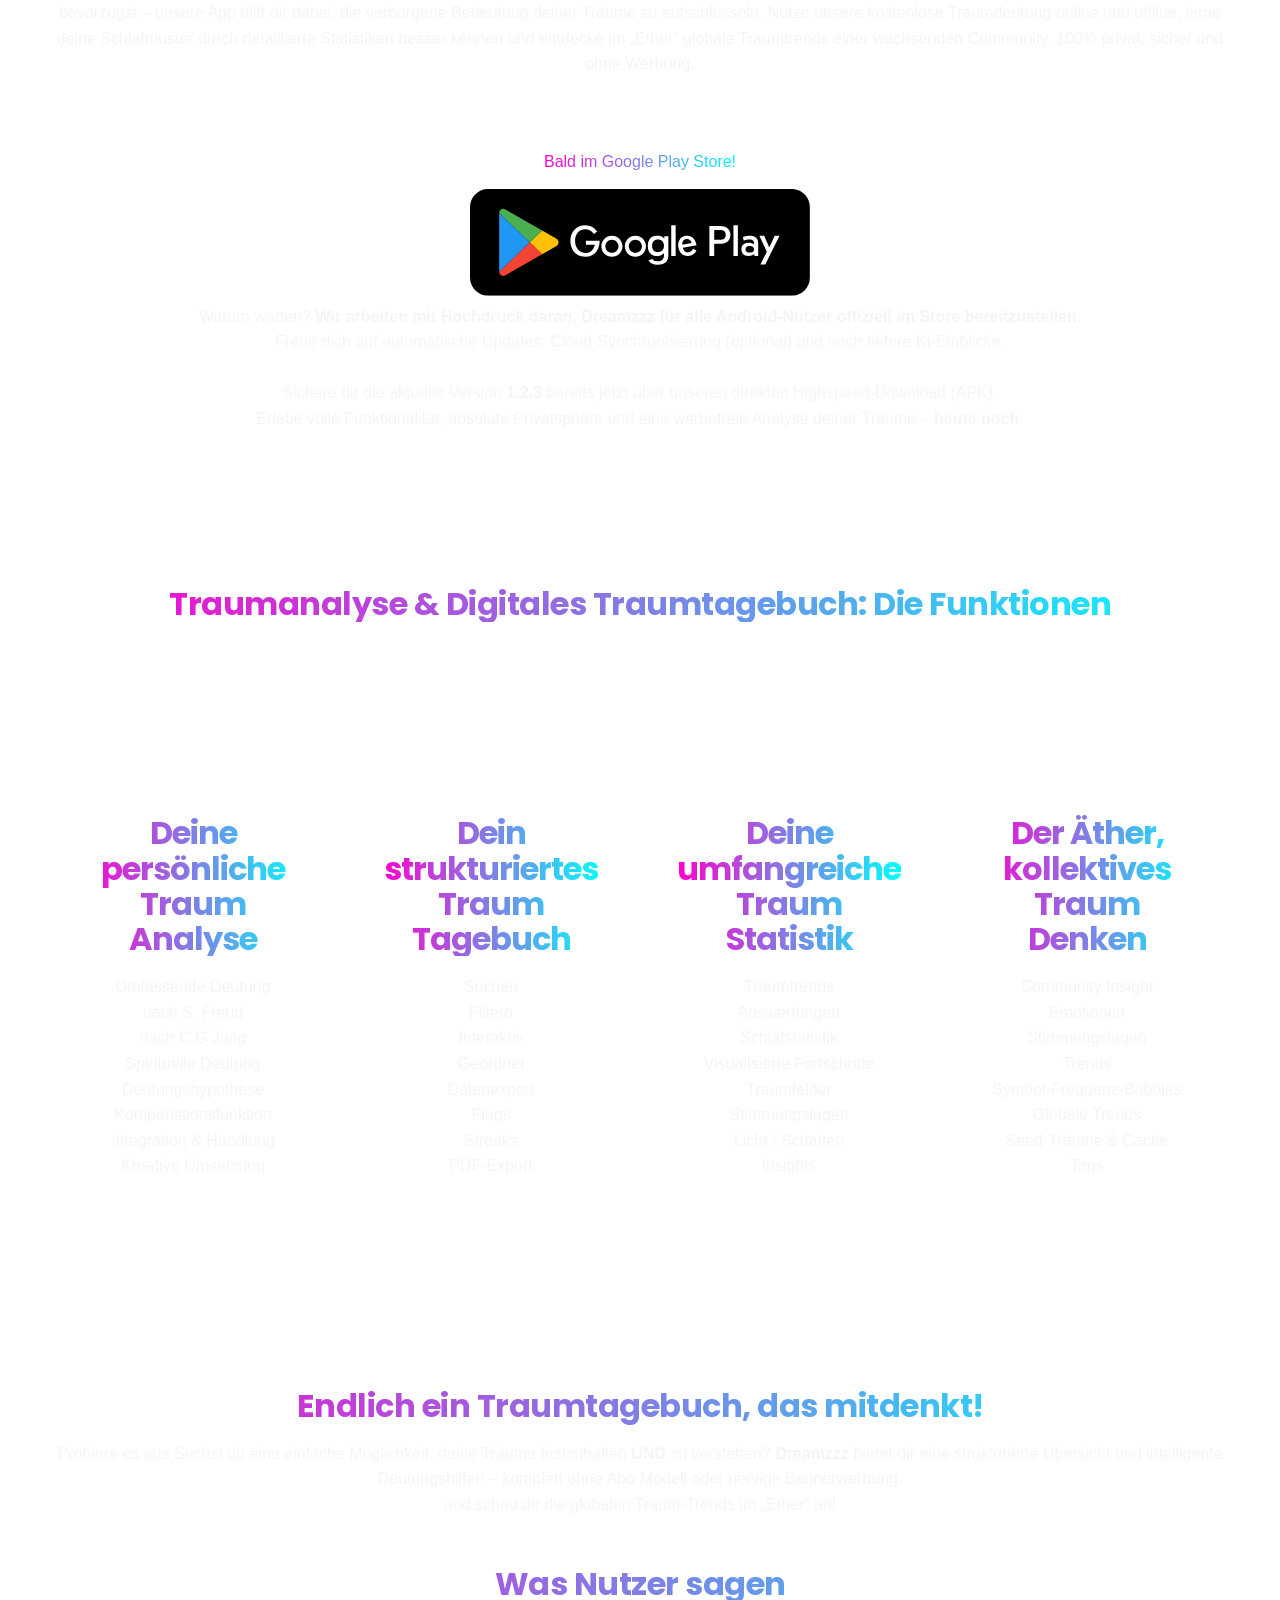
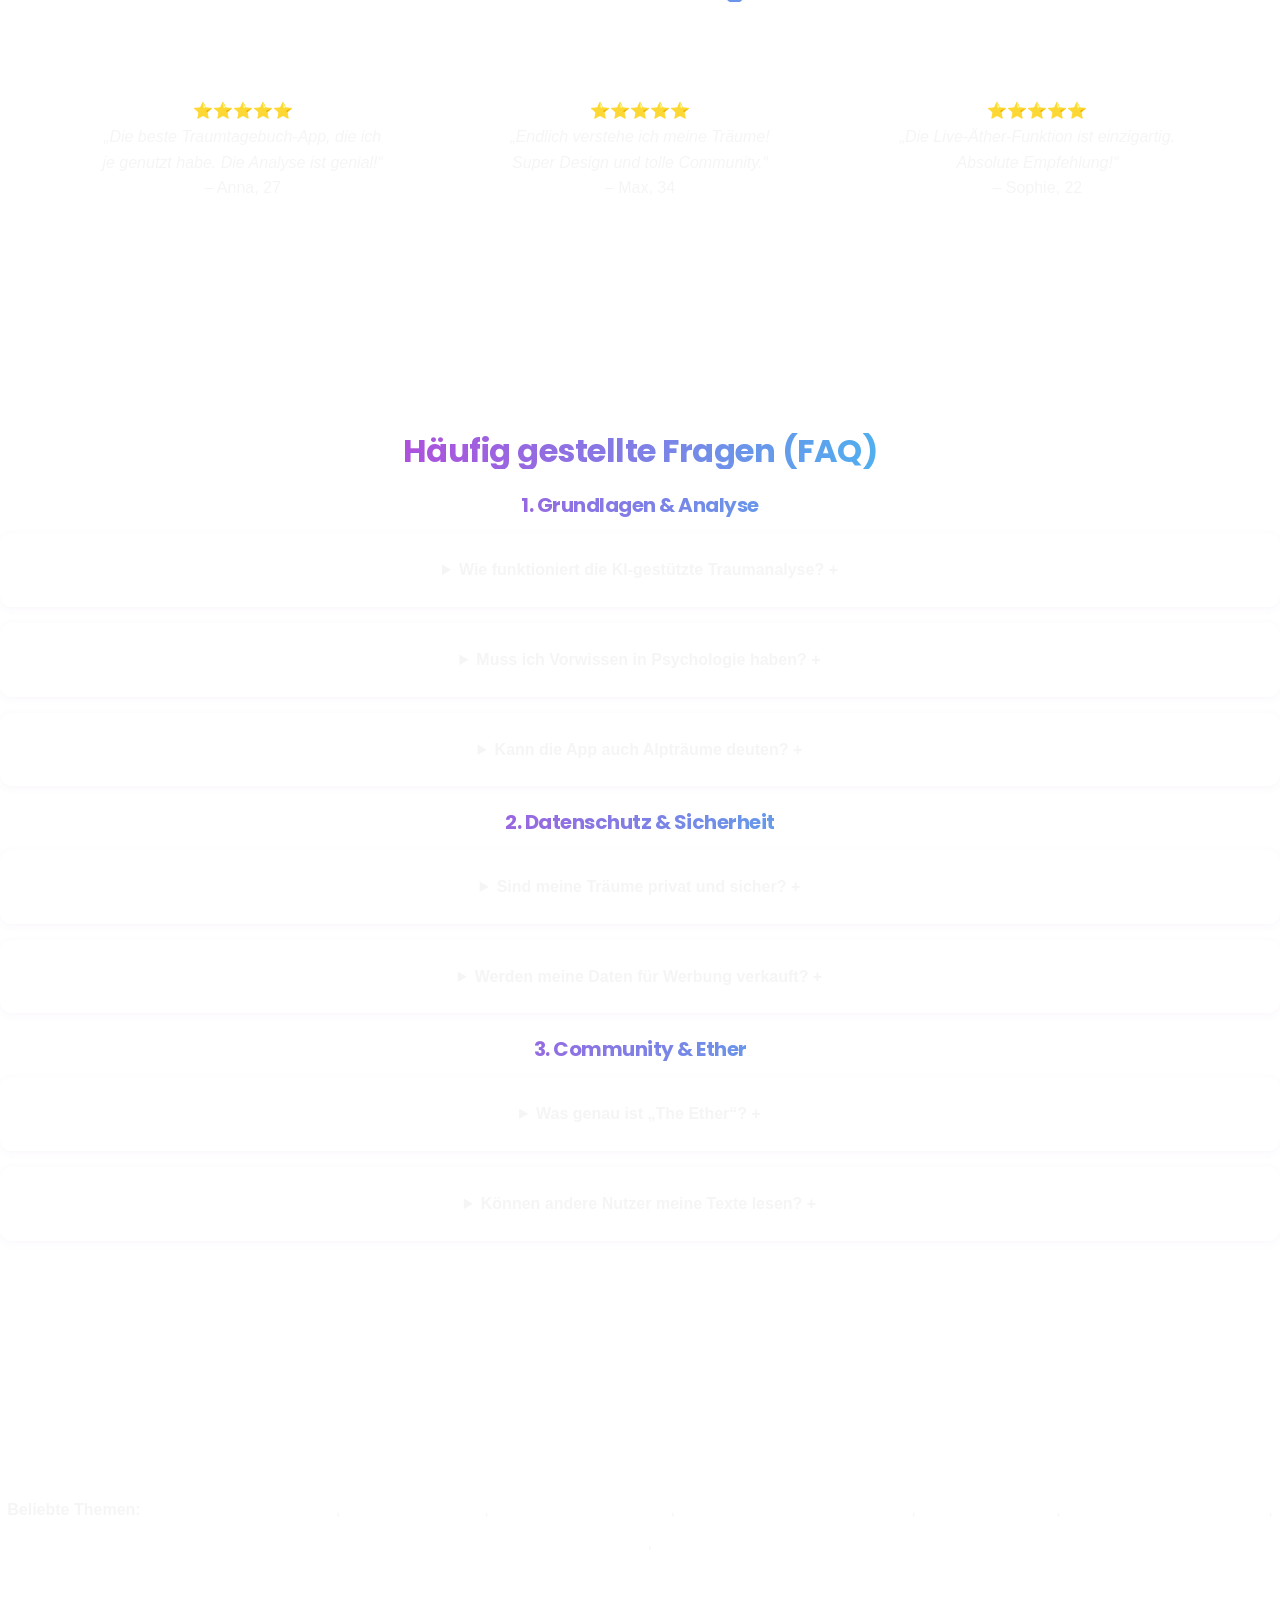
==== commit 7be7486e: "Update all download button links to assets/dreamzzz.apk in all languages" ====
--- a/index.de.html
+++ b/index.de.html
@@ -68,11 +68,12 @@
             </div>
             <div class="grid-col-12">
                 <img src="assets/dreamzzz-logo.png" alt="Dreamzzz Logo - KI-gestützte App für Traumanalyse und Traumdeutung" class="logo-img" width="200" height="200" loading="lazy">
-                <h1 class="padding-72"><span class="gradient-text">Deine Träume.</span><br><span class="gradient-text">Analysiert.</span></h1>
-                <a href="https://dreamzzz.app/download/Dreamzzz_v1.2.3_ProdRelease.apk" class="cta-button" aria-label="App jetzt kostenlos herunterladen">DOWNLOAD</a>
+                <h1><span class="gradient-text">Deine Träume.</span><br><span class="gradient-text">Analysiert.</span></h1>
             </div>
             <div class="mockup-container grid-col-12">
-                <img src="assets/analysis_de.jpg" alt="Smartphone-Screenshot der Dreamzzz App: Analyse eines Traums nach C.G. Jung mit KI-Interpretation" class="mockup-img" width="340" height="752" loading="lazy">
+                <img src="assets/analysis_de.jpg" alt="Smartphone-Screenshot der Dreamzzz App: Analyse eines Traums nach C.G. Jung mit KI-Interpretation" class="mockup-img" width="340" height="752" loading="lazy" style="margin-bottom:24px;">
+                <img src="assets/ether.jpg" alt="Dreamzzz App Screenshot: Äther Community" class="mockup-img" width="340" height="752" loading="lazy" style="margin-bottom:24px;">
+                <img src="assets/statisitc.jpg" alt="Dreamzzz App Screenshot: Dashboard Statistiken" class="mockup-img" width="340" height="752" loading="lazy">
             </div>
             <div class="grid-col-12">
                 <h2>Dreamzzz – Deine App für moderne Traumdeutung</h2>
@@ -278,7 +279,7 @@
     <footer role="contentinfo">
         
     </footer>
-<a href="https://dreamzzz.app/download/Dreamzzz_v1.2.3_ProdRelease.apk" class="sticky-download-btn" aria-label="App herunterladen">DOWNLOAD</a>
+<a href="assets/dreamzzz.apk" class="sticky-download-btn" aria-label="App herunterladen">DOWNLOAD</a>
 </body>
 </html>
     <section class="footer-keywords">
--- a/assets/dreamzzz-landing.css
+++ b/assets/dreamzzz-landing.css
@@ -1,3 +1,20 @@
+@media (max-width: 1024px) {
+    .mockup-container {
+        flex-direction: column !important;
+    }
+    .mockup-img {
+        margin-left: auto;
+        margin-right: auto;
+        display: block;
+    }
+}
+/* Google Play Logo maximale Breite */
+.google-play-img {
+    max-width: 340px;
+    width: 100%;
+    height: auto;
+    display: inline-block;
+}
 .footer-keywords {
     text-align: center;
     display: block;
@@ -218,7 +235,7 @@
 h1 {
     font-size: 72px;
     line-height: 1.08;
-    margin-bottom: 144px;
+    margin-bottom: 32px;
     background: linear-gradient(90deg, #fff 30%, #9d50bb 70%);
     -webkit-background-clip: text;
     -webkit-text-fill-color: transparent;
@@ -448,7 +465,8 @@
 @media (max-width: 768px) {
     header { padding: 60px 0; }
     .container { gap: 10px; }
-    .mockup-container { margin-top: 40px; }
+    .mockup-container { margin-top: 40px; flex-direction: column !important; }
+    .mockup-img { margin-left: auto; margin-right: auto; display: block; }
     .card { padding: 20px; }
 }
 
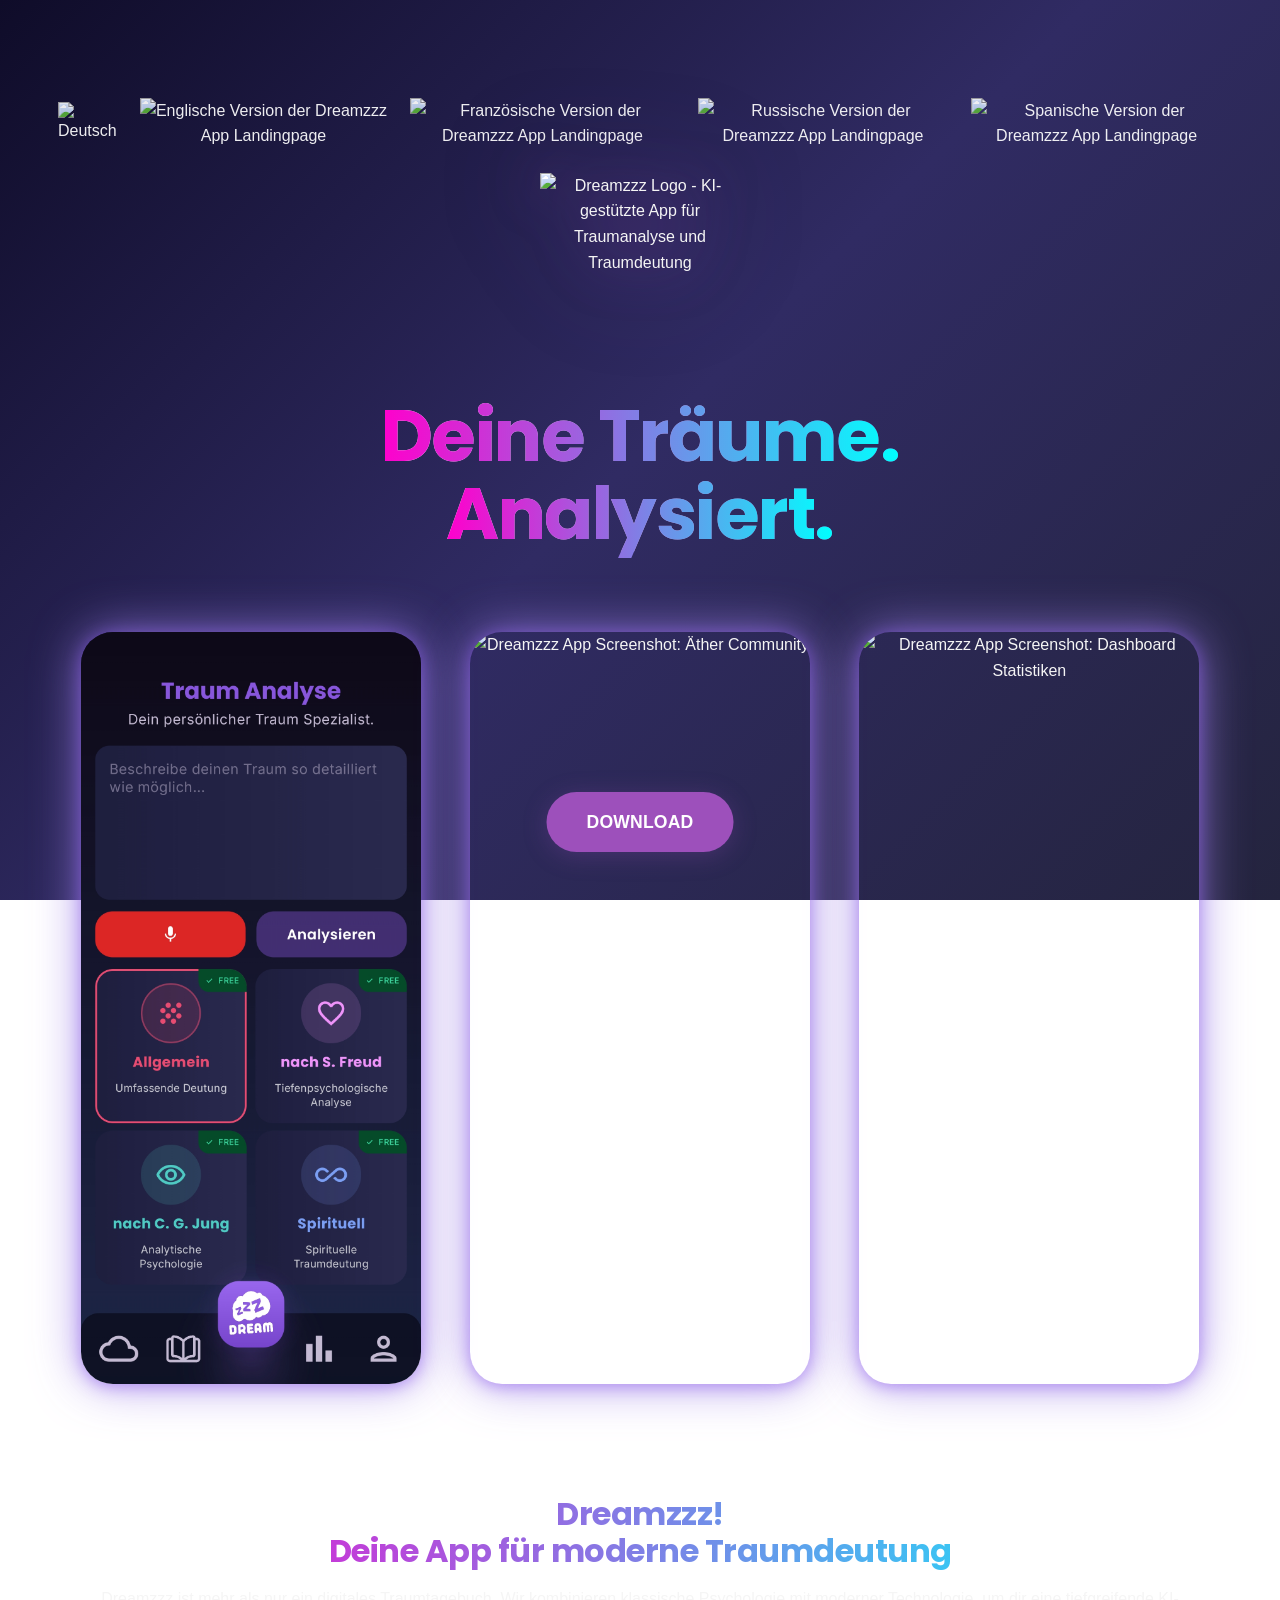
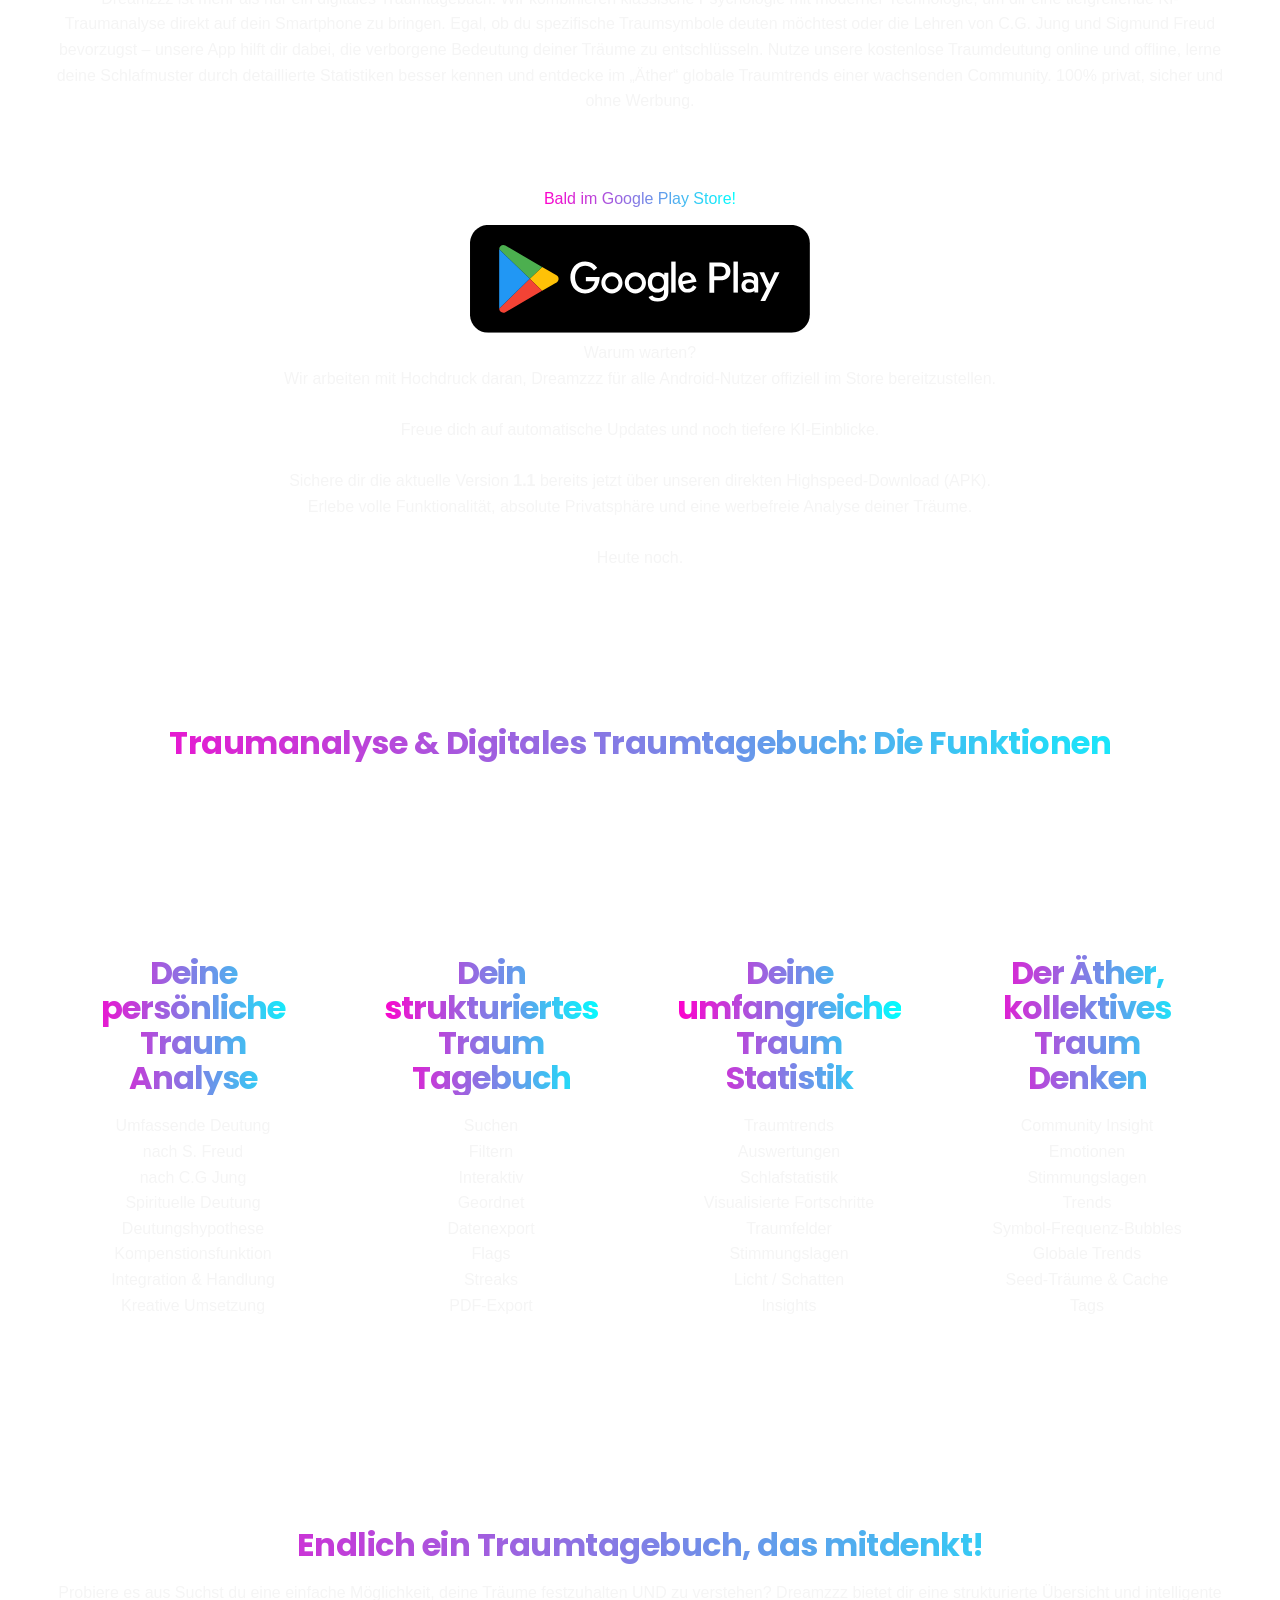
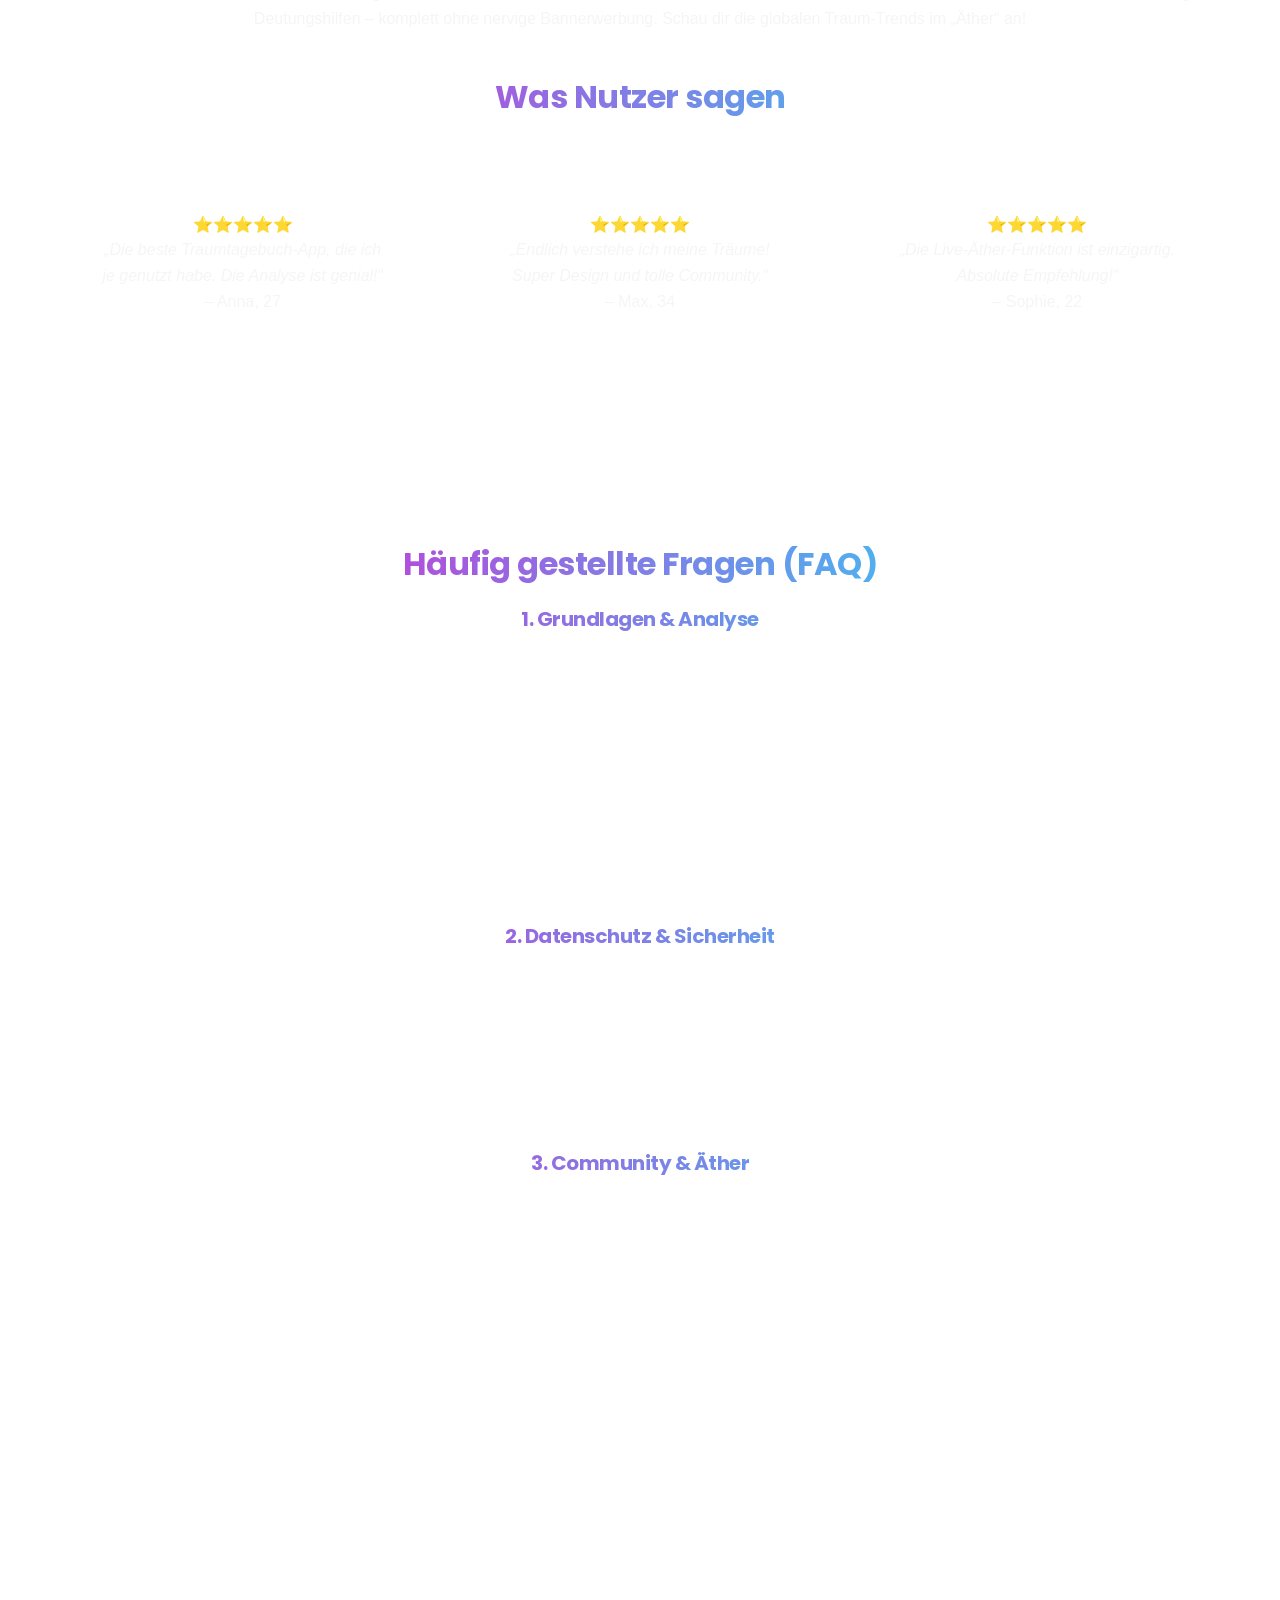
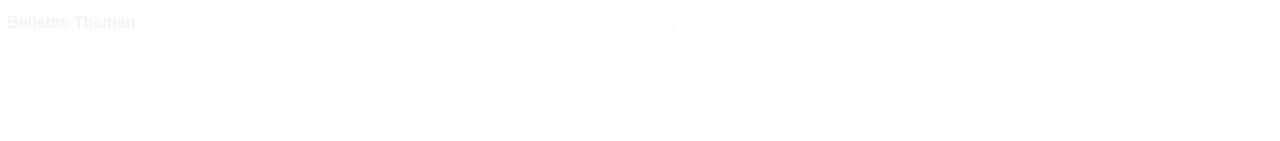
==== commit 1a32e59f: "Fix: Dream journal card in all languages now matches German version (headline + 8 points only); remo" ====
--- a/index.de.html
+++ b/index.de.html
@@ -76,8 +76,8 @@
                 <img src="assets/statisitc.jpg" alt="Dreamzzz App Screenshot: Dashboard Statistiken" class="mockup-img" width="340" height="752" loading="lazy">
             </div>
             <div class="grid-col-12">
-                <h2>Dreamzzz – Deine App für moderne Traumdeutung</h2>
-                <p>Dreamzzz ist mehr als nur ein digitales Traumtagebuch. Wir kombinieren klassische Psychologie mit moderner Technologie, um dir eine tiefgreifende KI-Traumanalyse direkt auf dein Smartphone zu bringen. Egal, ob du spezifische Traumsymbole deuten möchtest oder die Lehren von C.G. Jung und Sigmund Freud bevorzugst – unsere App hilft dir dabei, die verborgene Bedeutung deiner Träume zu entschlüsseln. Nutze unsere kostenlose Traumdeutung online und offline, lerne deine Schlafmuster durch detaillierte Statistiken besser kennen und entdecke im „Ether“ globale Traumtrends einer wachsenden Community. 100% privat, sicher und ohne Werbung.</p>
+                <h2>Dreamzzz!<br>Deine App für moderne Traumdeutung</h2>
+                <p>Dreamzzz ist mehr als nur ein digitales Traumtagebuch. Wir kombinieren klassische Psychologie mit moderner Technologie, um dir eine tiefgreifende KI-Traumanalyse direkt auf dein Smartphone zu bringen. Egal, ob du spezifische Traumsymbole deuten möchtest oder die Lehren von C.G. Jung und Sigmund Freud bevorzugst – unsere App hilft dir dabei, die verborgene Bedeutung deiner Träume zu entschlüsseln. Nutze unsere kostenlose Traumdeutung online und offline, lerne deine Schlafmuster durch detaillierte Statistiken besser kennen und entdecke im „Äther“ globale Traumtrends einer wachsenden Community. 100% privat, sicher und ohne Werbung.</p>
             </div>
             </div>
             <div class="grid-col-12">
@@ -86,11 +86,12 @@
                 </div>
                 <img src="assets/google.svg" alt="Google Play Store Logo für Dreamzzz App" class="google-play-img" loading="lazy">
                 <div class="info-box">
-                    <span class="highlight-purple">Warum warten?</span>
-                    <strong>Wir arbeiten mit Hochdruck daran, Dreamzzz für alle Android-Nutzer offiziell im Store bereitzustellen.</strong><br>
-                    Freue dich auf automatische Updates, Cloud-Synchronisierung (optional) und noch tiefere KI-Einblicke.<br><br>
-                    Sichere dir die aktuelle Version <b>1.2.3</b> bereits jetzt über unseren direkten Highspeed-Download (APK).<br>
-                    Erlebe volle Funktionalität, absolute Privatsphäre und eine werbefreie Analyse deiner Träume – <b>heute noch</b>.
+                    <span class="highlight-purple">Warum warten?</span><br>
+                    Wir arbeiten mit Hochdruck daran, Dreamzzz für alle Android-Nutzer offiziell im Store bereitzustellen.<br><br>
+                    Freue dich auf automatische Updates und noch tiefere KI-Einblicke.<br><br>
+                    Sichere dir die aktuelle Version <b>1.1</b> bereits jetzt über unseren direkten Highspeed-Download (APK).<br>
+                    Erlebe volle Funktionalität, absolute Privatsphäre und eine werbefreie Analyse deiner Träume.<br><br>
+                    Heute noch.
                 </div>
             </div>
         </div>
@@ -140,7 +141,7 @@
                     <div>Insights</div>
                 </div>
                 <div class="card grid-col-3">
-                    <img src="assets/cloud.png" alt="The Ether: Globale Traumtrends und kollektive Traumsymbole in Echtzeit visualisiert" class="card-icon" width="128" height="128" loading="lazy">
+                    <img src="assets/cloud.png" alt="Der Äther: Globale Traumtrends und kollektive Traumsymbole in Echtzeit visualisiert" class="card-icon" width="128" height="128" loading="lazy">
                     <h3>Der Äther, kollektives Traum Denken</h3>
                     <div>Community Insight</div>
                     <div>Emotionen</div>
@@ -159,8 +160,7 @@
                     <h2 class="highlight-purple">Endlich ein Traumtagebuch, das mitdenkt!</h2>
                     <p class="info-box">
                         <span class="highlight-purple">Probiere es aus</span>
-                        Suchst du eine einfache Möglichkeit, deine Träume festzuhalten <b>UND</b> zu verstehen? <b>Dreamzzz</b> bietet dir eine strukturierte Übersicht und intelligente Deutungshilfen – komplett ohne Abo-Modell oder nervige Bannerwerbung.<br>
-                        und schau dir die globalen Traum-Trends im „Ether“ an!
+                        Suchst du eine einfache Möglichkeit, deine Träume festzuhalten UND zu verstehen? Dreamzzz bietet dir eine strukturierte Übersicht und intelligente Deutungshilfen – komplett ohne nervige Bannerwerbung. Schau dir die globalen Traum-Trends im „Äther“ an!
                     </p>
                 </div>
                 <h2 id="social-proof-heading" class="grid-col-12">Was Nutzer sagen</h2>
@@ -243,15 +243,15 @@
                         </details>
                     </div>
 
-                    <h3 class="faq-subtitle">3. Community & Ether</h3>
+                    <h3 class="faq-subtitle">3. Community & Äther</h3>
                     <div class="faq-container">
                         <details class="faq-details">
                             <summary class="faq-summary">
-                                Was genau ist „The Ether“?
-                                <span class="faq-plus">+</span>
-                            </summary>
-                            <div class="faq-answer">
-                                Der Ether ist eine anonymisierte Visualisierung der kollektiven Traumwelt. Du siehst dort Trends und Symbole, die aktuell weltweit besonders häufig geträumt werden.
+                                Was genau ist „Der Äther“?
+                                <span class="faq-plus">+</span>
+                            </summary>
+                            <div class="faq-answer">
+                                Der Äther ist eine anonymisierte Visualisierung der kollektiven Traumwelt. Du siehst dort Trends und Symbole, die aktuell weltweit besonders häufig geträumt werden.
                             </div>
                         </details>
                         <details class="faq-details">
@@ -260,7 +260,7 @@
                                 <span class="faq-plus">+</span>
                             </summary>
                             <div class="faq-answer">
-                                Nein. In den Ether fließen nur anonymisierte Schlagworte ein. Dein persönlicher Text bleibt für andere unsichtbar.
+                                Nein. In den Äther fließen nur anonymisierte Schlagworte ein. Dein persönlicher Text bleibt für andere unsichtbar.
                             </div>
                         </details>
                     </div>
@@ -279,7 +279,7 @@
     <footer role="contentinfo">
         
     </footer>
-<a href="assets/dreamzzz.apk" class="sticky-download-btn" aria-label="App herunterladen">DOWNLOAD</a>
+<a href="assets/Dreamzz.V1.1.apk" class="sticky-download-btn" aria-label="App herunterladen">DOWNLOAD</a>
 </body>
 </html>
     <section class="footer-keywords">
--- a/assets/dreamzzz-landing.css
+++ b/assets/dreamzzz-landing.css
@@ -1,3 +1,28 @@
+/* FAQ Accordion Redesign */
+#faq details {
+    width: 80%;
+    margin-left: auto;
+    margin-right: auto;
+    border: none !important;
+    box-shadow: none !important;
+}
+#faq details[open] summary {
+    color: #fff !important;
+    background: var(--accent-purple) !important;
+    border: none !important;
+    box-shadow: none !important;
+}
+#faq summary {
+    border: none !important;
+    background: transparent !important;
+    color: #fff !important;
+    transition: background 0.2s;
+}
+#faq summary:focus {
+    outline: none !important;
+    background: var(--accent-purple) !important;
+    color: #fff !important;
+}
 @media (max-width: 1024px) {
     .mockup-container {
         flex-direction: column !important;
@@ -281,9 +306,30 @@
 #features {
     grid-column: span 12;
     display: grid;
-    grid-template-columns: repeat(auto-fit, minmax(300px, 1fr));
+           grid-template-columns: repeat(auto-fit, minmax(320px, 1fr));
+           place-content: center;
     gap: 30px;
     margin-top: 50px;
+    justify-items: center;
+    align-items: start;
+    justify-content: center;
+    max-width: 1300px;
+    margin-left: auto;
+    margin-right: auto;
+}
+
+@media (max-width: 900px) {
+    #features {
+        grid-template-columns: repeat(2, 1fr);
+    }
+    margin-left: auto;
+    margin-right: auto;
+}
+
+@media (max-width: 600px) {
+    #features {
+        grid-template-columns: 1fr;
+    }
 }
 
 .card {
@@ -388,8 +434,8 @@
 }
 
 .card-icon {
-    width: 128px;
-    max-width: 180px;
+    width: 192px;
+    max-width: 270px;
     display: block;
     margin: 0 auto;
     filter: drop-shadow(0 0 16px #9d50bb88);
